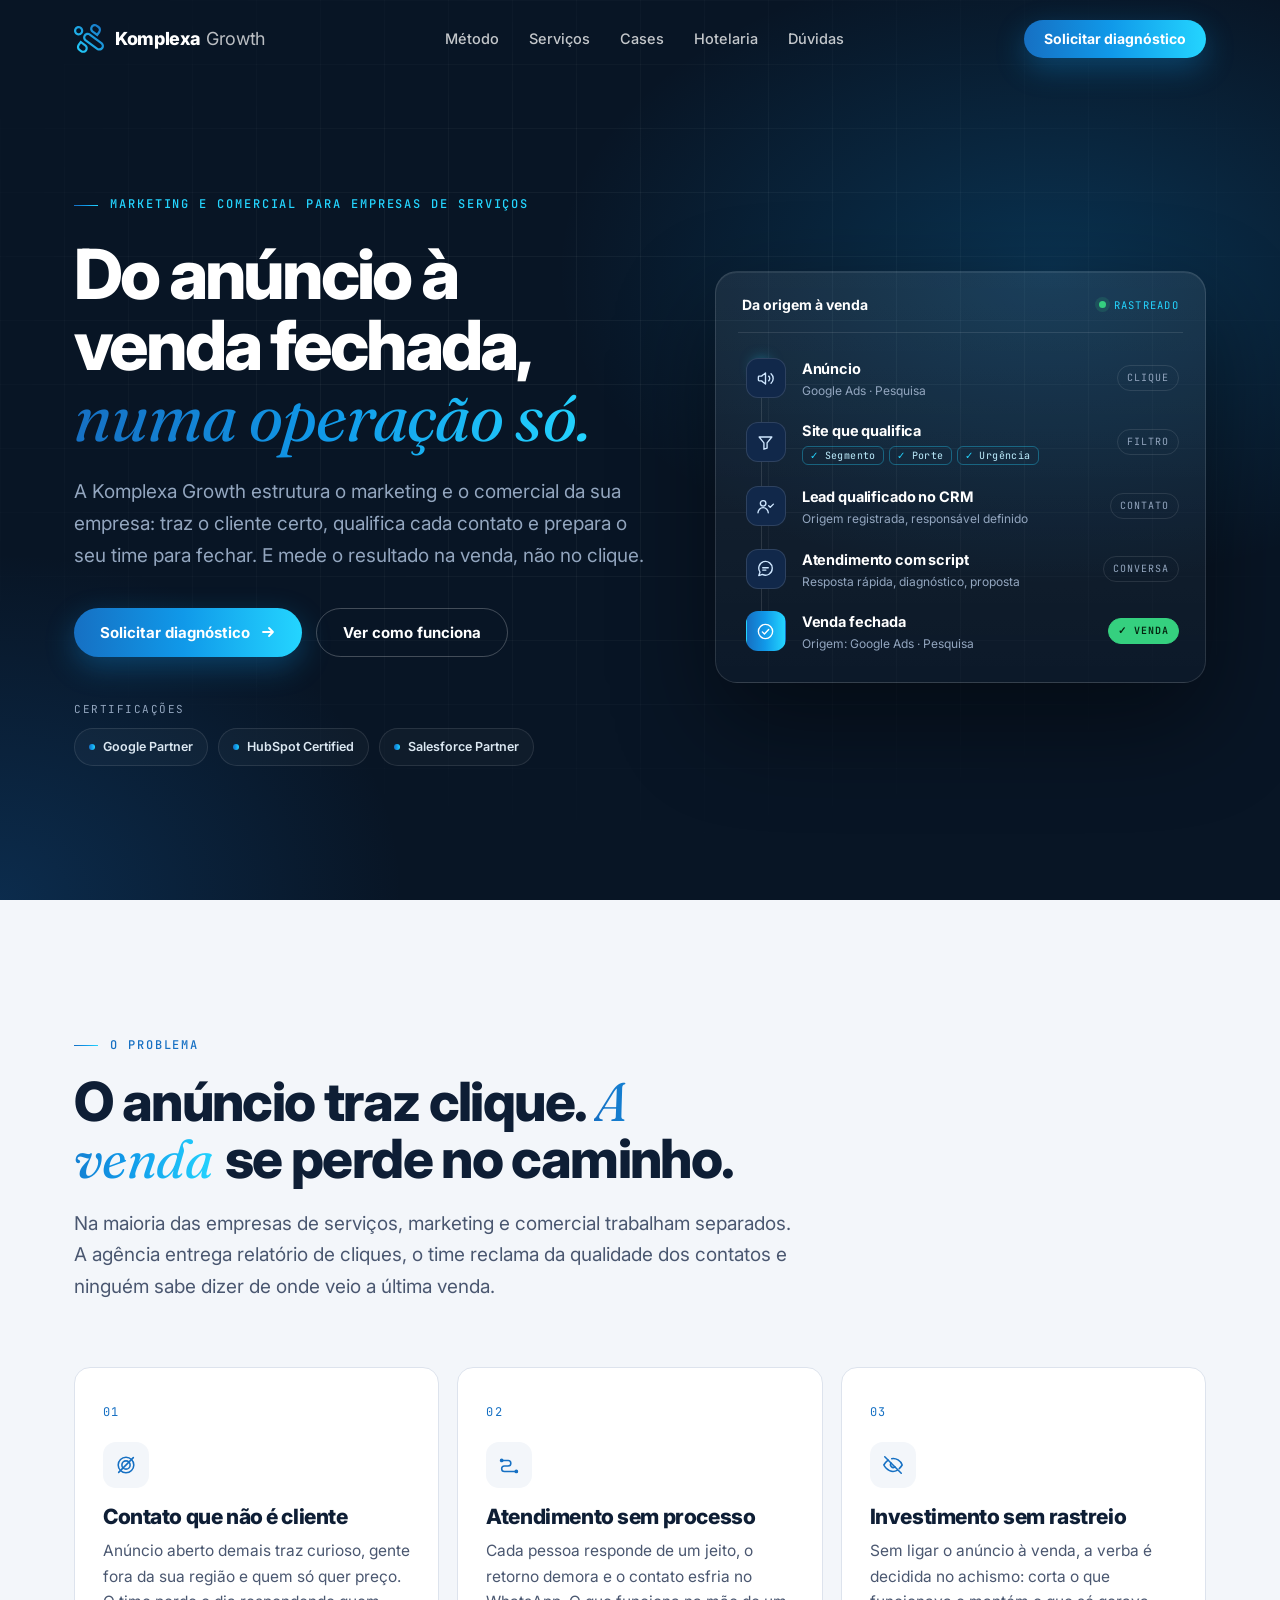
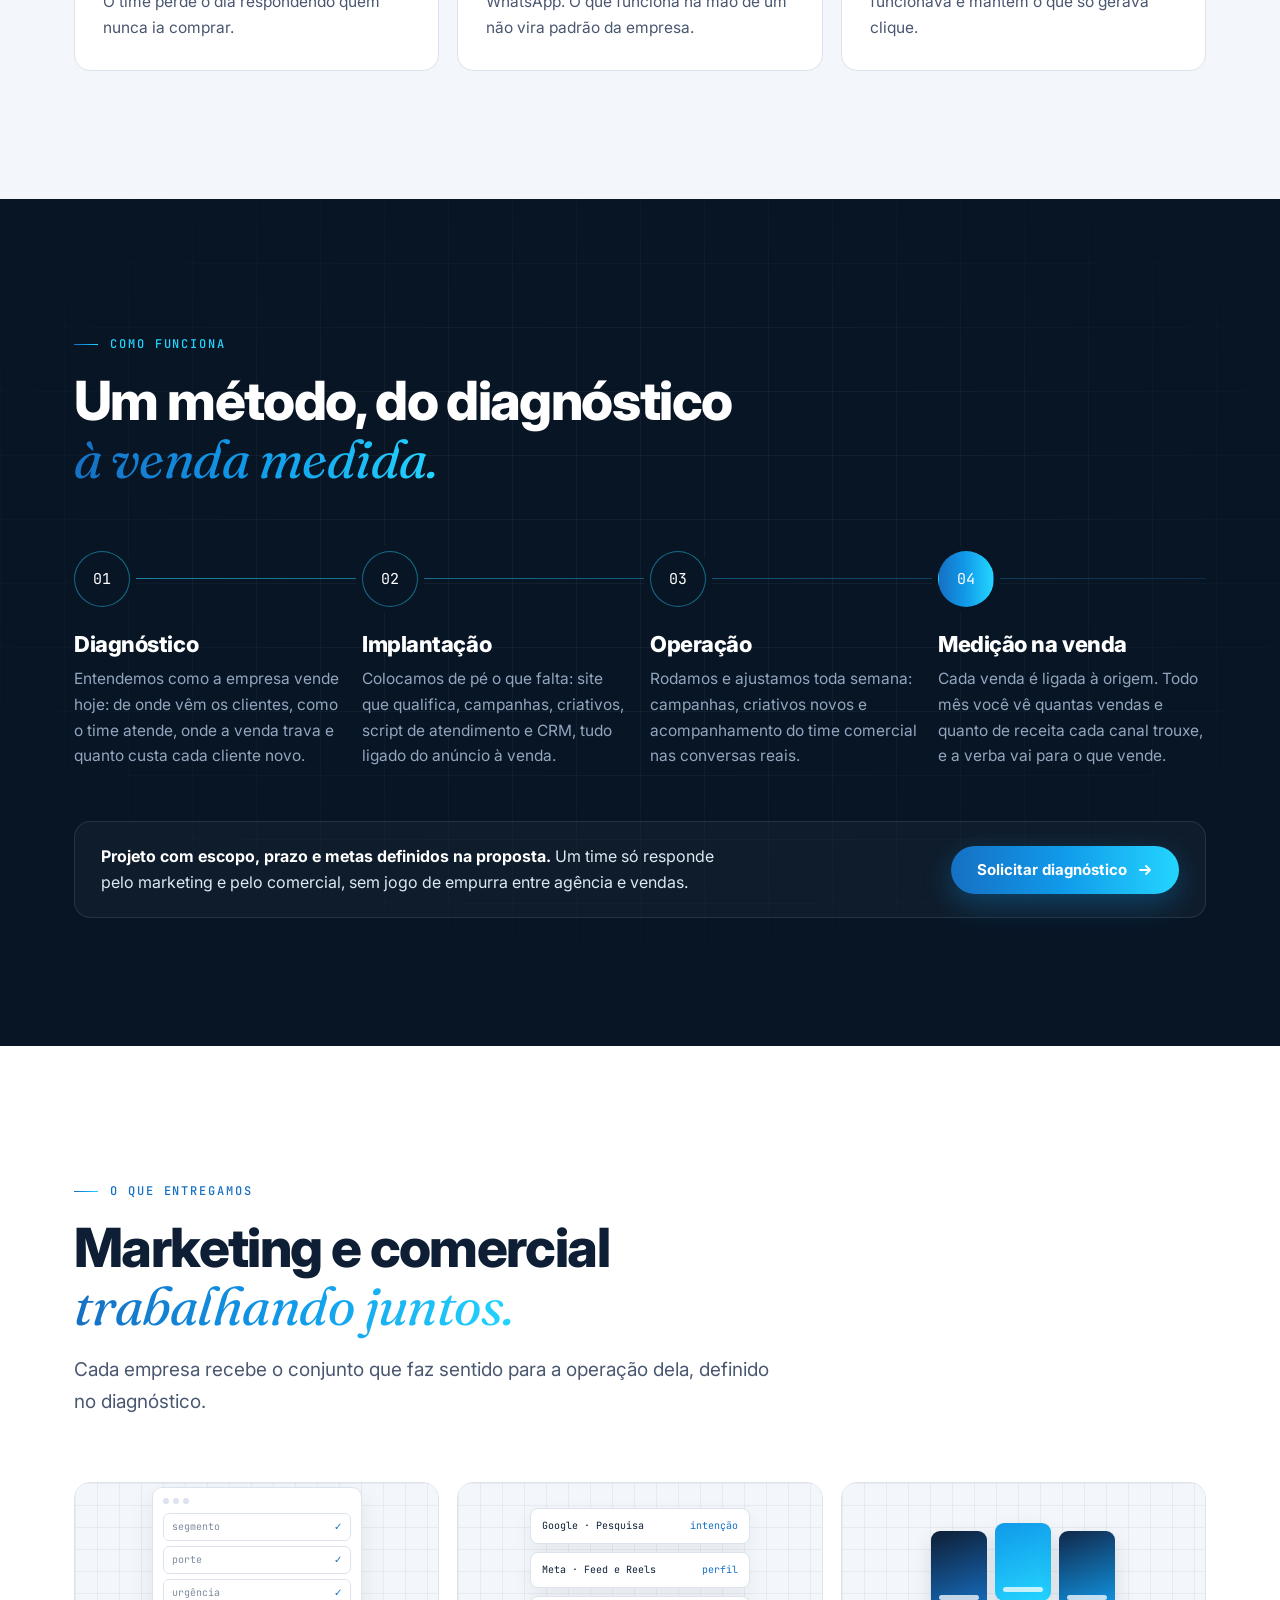
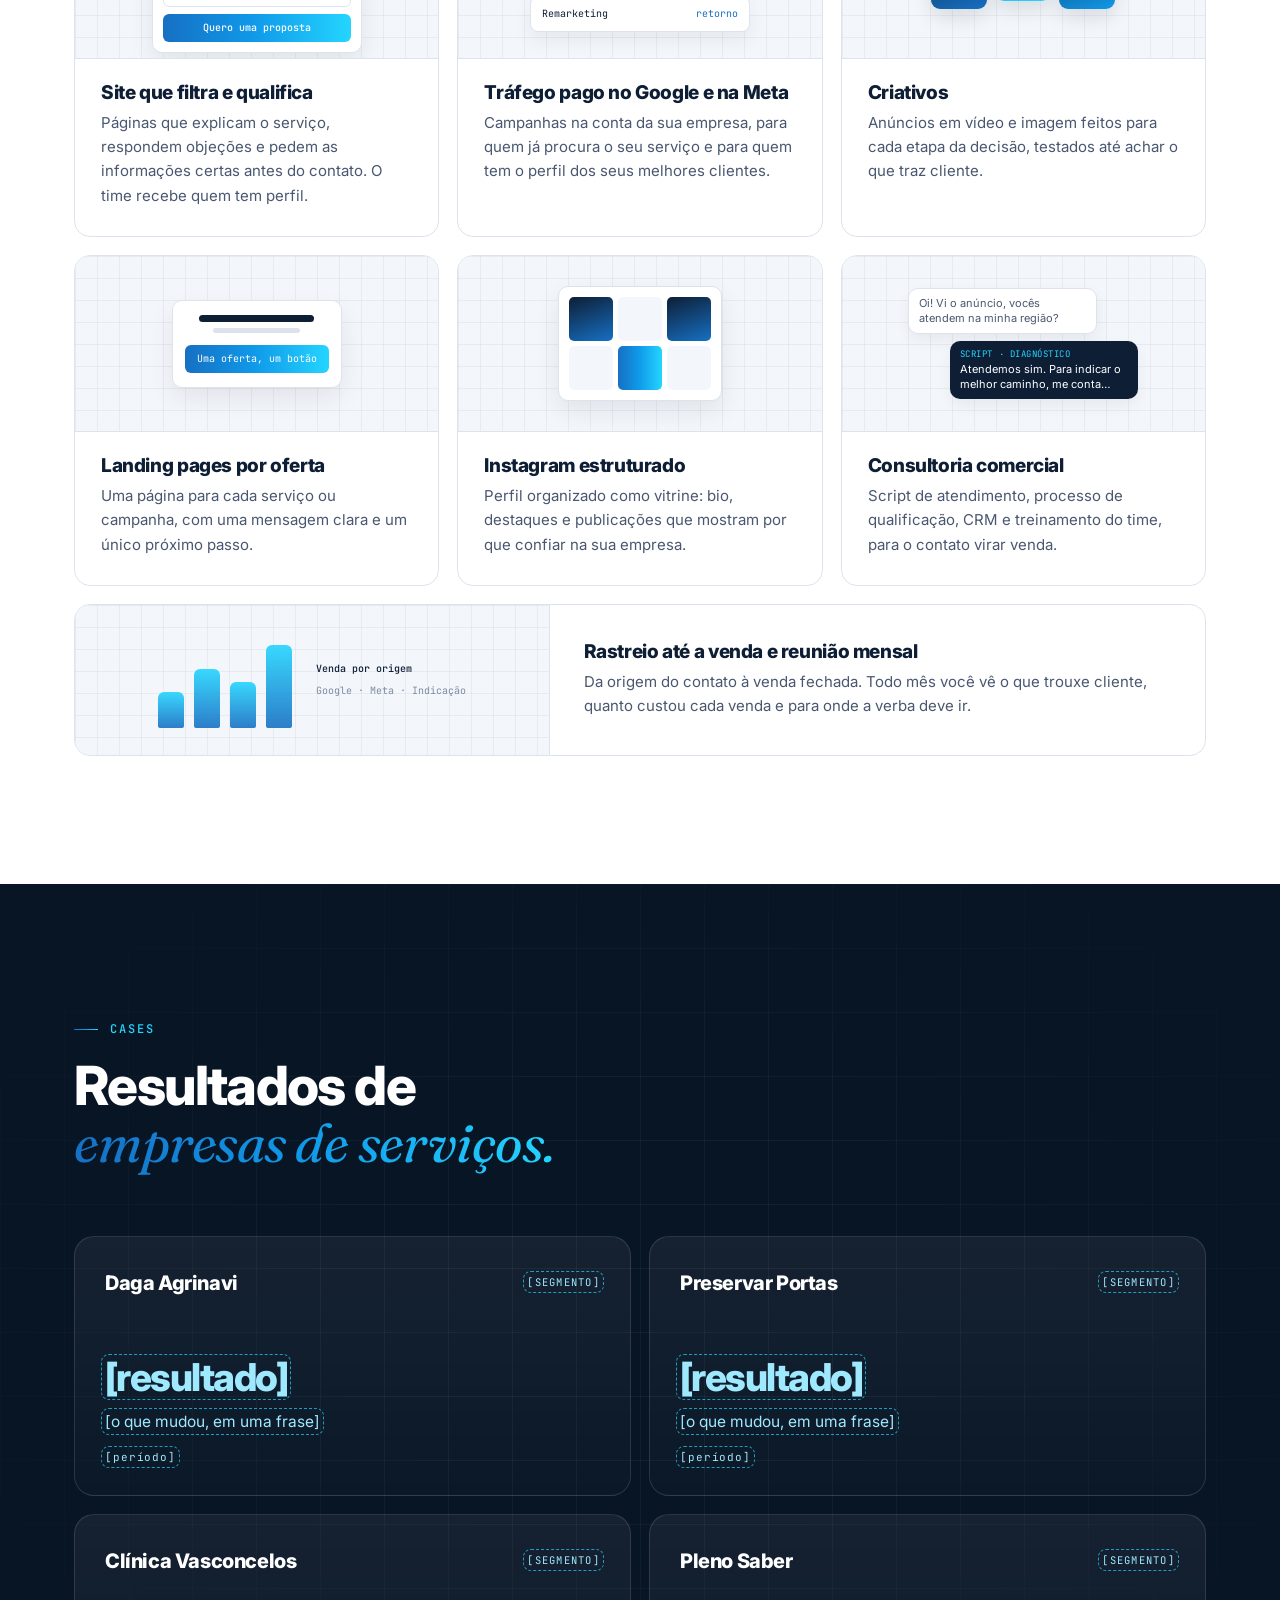
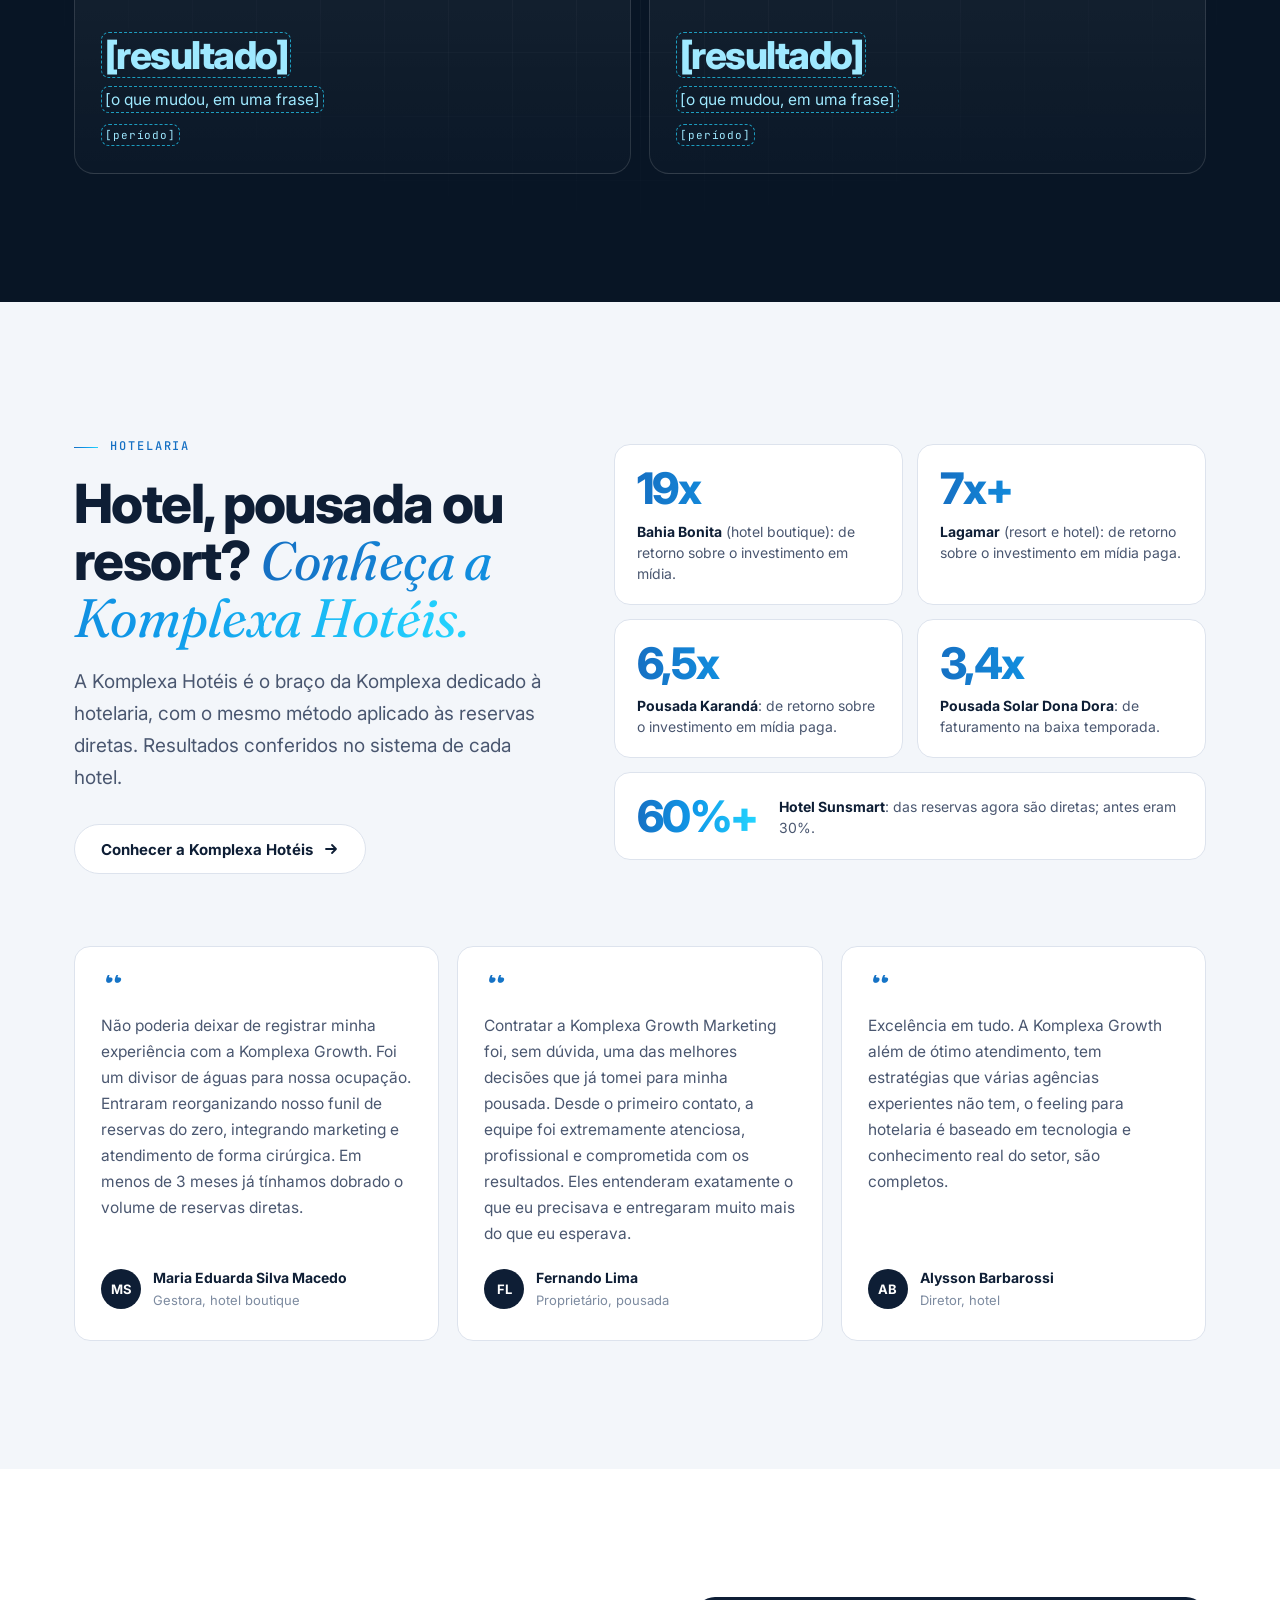
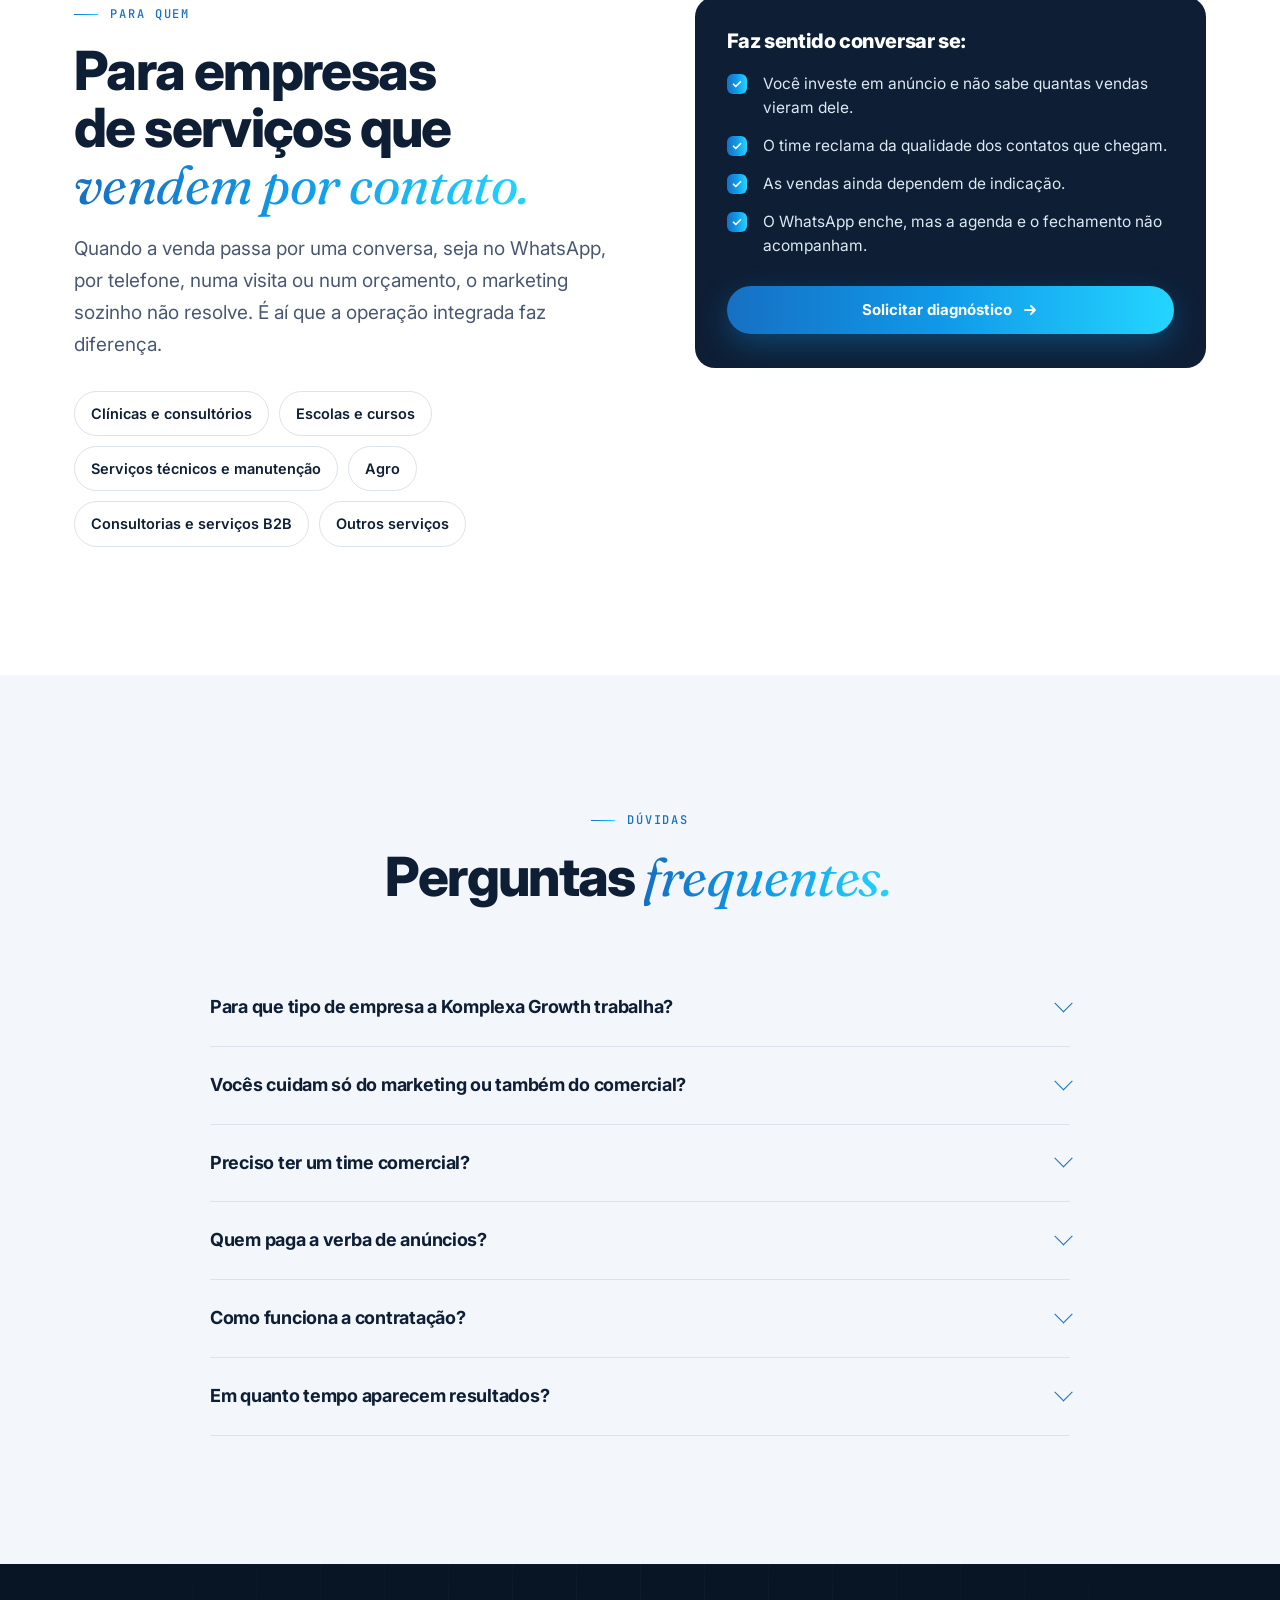
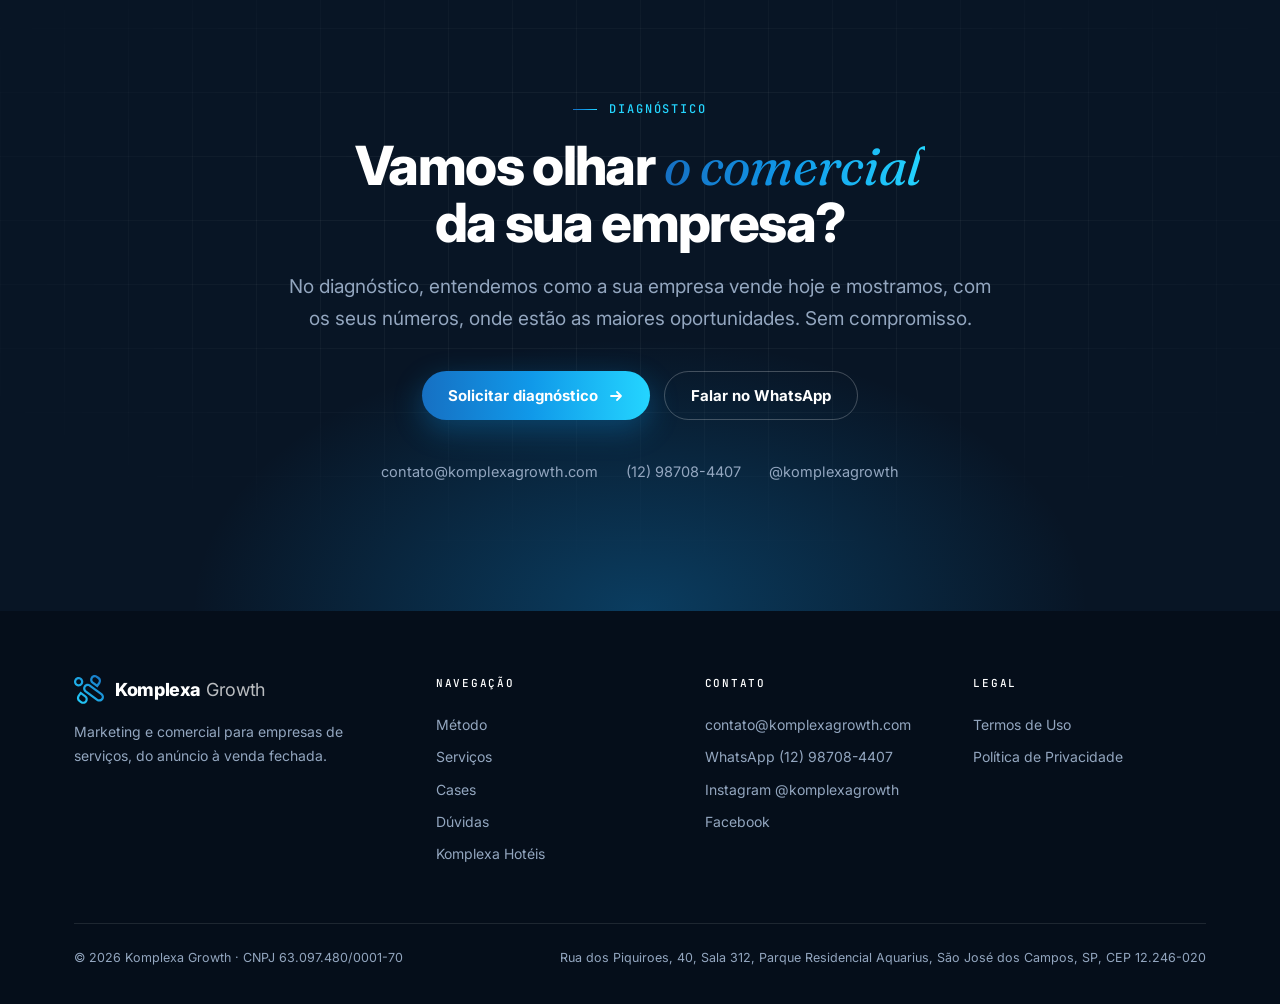
==== index.html @ 98a01468 "Site Komplexa Growth: home, termos, privacidade, 404 (versão de revisão, noindex) Co-Authored-By: Cl" ====
<!doctype html>
<html lang="pt-BR">
<head>
<meta charset="utf-8">
<meta name="viewport" content="width=device-width, initial-scale=1">
<script>document.documentElement.className+=" js";setTimeout(function(){if(!window.__animReady)document.documentElement.className+=" no-anim"},2500)</script>
<title>Komplexa Growth | Marketing e comercial para empresas de serviços</title>
<meta name="description" content="A Komplexa Growth estrutura o marketing e o comercial de empresas de serviços: traz o cliente certo, qualifica o contato e prepara o time para fechar, com o resultado medido na venda.">
<meta name="robots" content="noindex, nofollow">
<link rel="canonical" href="https://komplexagrowth.com/">
<meta property="og:type" content="website">
<meta property="og:url" content="https://komplexagrowth.com/">
<meta property="og:title" content="Komplexa Growth | Marketing e comercial para empresas de serviços">
<meta property="og:description" content="A Komplexa Growth estrutura o marketing e o comercial de empresas de serviços: traz o cliente certo, qualifica o contato e prepara o time para fechar, com o resultado medido na venda.">
<meta property="og:image" content="https://komplexagrowth.com/assets/img/og.jpg">
<meta property="og:image:width" content="1200">
<meta property="og:image:height" content="630">
<meta property="og:locale" content="pt_BR">
<meta property="og:site_name" content="Komplexa Growth">
<meta name="twitter:card" content="summary_large_image">
<meta name="theme-color" content="#081525">
<link rel="icon" href="favicon.ico" sizes="32x32">
<link rel="icon" type="image/svg+xml" href="assets/img/favicon.svg">
<link rel="apple-touch-icon" href="assets/img/apple-touch-icon.png">
<link rel="manifest" href="site.webmanifest">
<link rel="preconnect" href="https://fonts.googleapis.com">
<link rel="preconnect" href="https://fonts.gstatic.com" crossorigin>
<link href="https://fonts.googleapis.com/css2?family=Inter:wght@400;500;600;700;800&amp;family=Fraunces:ital,wght@1,400;1,500&amp;family=JetBrains+Mono:wght@400;500&amp;display=swap" rel="stylesheet">
<link rel="stylesheet" href="assets/css/site.css">
<script type="application/ld+json">
{
 "@context": "https://schema.org",
 "@graph": [
  {
   "@type": "ProfessionalService",
   "@id": "https://komplexagrowth.com/#organizacao",
   "name": "Komplexa Growth",
   "alternateName": "Komplexa",
   "url": "https://komplexagrowth.com/",
   "logo": "https://komplexagrowth.com/assets/img/icon-512.png",
   "image": "https://komplexagrowth.com/assets/img/og.jpg",
   "description": "A Komplexa Growth estrutura o marketing e o comercial de empresas de serviços: traz o cliente certo, qualifica o contato e prepara o time para fechar, com o resultado medido na venda.",
   "email": "contato@komplexagrowth.com",
   "telephone": "+55 12 98708-4407",
   "taxID": "63.097.480/0001-70",
   "address": {
    "@type": "PostalAddress",
    "streetAddress": "Rua dos Piquiroes, 40, Sala 312",
    "addressLocality": "São José dos Campos",
    "addressRegion": "SP",
    "postalCode": "12246-020",
    "addressCountry": "BR"
   },
   "areaServed": {
    "@type": "Country",
    "name": "Brasil"
   },
   "knowsAbout": [
    "marketing para empresas de serviços",
    "tráfego pago",
    "Google Ads",
    "Meta Ads",
    "geração de leads qualificados",
    "consultoria comercial",
    "processo comercial",
    "CRM",
    "landing pages",
    "Instagram para empresas"
   ],
   "subOrganization": {
    "@type": "Organization",
    "name": "Komplexa Hotéis",
    "url": "https://komplexahoteis.com/"
   },
   "founder": {
    "@type": "Person",
    "name": "Igor Salomão",
    "url": "https://komplexahoteis.com/igor-salomao.html"
   },
   "sameAs": [
    "https://www.instagram.com/komplexagrowth/",
    "https://www.facebook.com/komplexagrowth"
   ]
  },
  {
   "@type": "WebSite",
   "@id": "https://komplexagrowth.com/#site",
   "url": "https://komplexagrowth.com/",
   "name": "Komplexa Growth",
   "inLanguage": "pt-BR",
   "publisher": {
    "@id": "https://komplexagrowth.com/#organizacao"
   }
  },
  {
   "@type": "FAQPage",
   "mainEntity": [
    {
     "@type": "Question",
     "name": "Para que tipo de empresa a Komplexa Growth trabalha?",
     "acceptedAnswer": {
      "@type": "Answer",
      "text": "Empresas de serviços em que a venda passa por uma conversa: clínicas e consultórios, escolas e cursos, serviços técnicos e de manutenção, agro, consultorias e serviços B2B. Para hotéis, pousadas e resorts, o atendimento é feito pela Komplexa Hotéis, o braço da Komplexa dedicado à hotelaria."
     }
    },
    {
     "@type": "Question",
     "name": "Vocês cuidam só do marketing ou também do comercial?",
     "acceptedAnswer": {
      "@type": "Answer",
      "text": "Dos dois. O marketing traz e qualifica o contato; a consultoria comercial estrutura o atendimento, o script, o CRM e o treinamento do time. É essa ligação que permite medir o resultado na venda, e não só no clique."
     }
    },
    {
     "@type": "Question",
     "name": "Preciso ter um time comercial?",
     "acceptedAnswer": {
      "@type": "Answer",
      "text": "Não precisa ser grande. Muitas empresas começam com o próprio dono atendendo. O processo é desenhado para o time que existe hoje e cresce junto com ele."
     }
    },
    {
     "@type": "Question",
     "name": "Quem paga a verba de anúncios?",
     "acceptedAnswer": {
      "@type": "Answer",
      "text": "A verba é paga direto ao Google e à Meta, na conta da sua empresa. Contas, dados, site e campanhas ficam no nome da empresa."
     }
    },
    {
     "@type": "Question",
     "name": "Como funciona a contratação?",
     "acceptedAnswer": {
      "@type": "Answer",
      "text": "Depois do diagnóstico, você recebe uma proposta com escopo, prazo e investimento definidos para a sua operação. Não existe pacote pronto: o plano nasce de como a sua empresa vende hoje."
     }
    },
    {
     "@type": "Question",
     "name": "Em quanto tempo aparecem resultados?",
     "acceptedAnswer": {
      "@type": "Answer",
      "text": "Depende do ponto de partida e do ciclo de venda do seu serviço. O que muda logo no início é a leitura: com as campanhas no ar, você passa a ver de onde vem cada contato e cada venda, e as decisões de verba deixam de ser no escuro."
     }
    }
   ]
  }
 ]
}
</script>
</head>
<body>
<a class="skip" href="#conteudo">Pular para o conteúdo</a>
<header class="hdr">
  <div class="wrap">
    <a class="logo" href="#topo" aria-label="Komplexa Growth, início"><svg viewBox="0 0 100 97" aria-hidden="true"><defs><linearGradient id="lgh" gradientUnits="userSpaceOnUse" x1="0" y1="97" x2="100" y2="0"><stop offset="0" stop-color="#24D5FF"/><stop offset="1" stop-color="#1670C3"/></linearGradient></defs><g fill="url(#lgh)"><path d="M45.8247 36.6514C47.5271 36.6514 49.1676 37.1817 50.5604 38.211L89.22 66.5651C90.9533 67.844 92.0985 69.7156 92.439 71.8679C92.7795 74.0202 92.2533 76.1413 90.9843 77.8881C89.4366 80.0092 87.0842 81.2257 84.4533 81.2257C81.8223 81.2257 81.1104 80.6954 79.7176 79.6661L41.0581 51.3119C39.3247 50.033 38.1795 48.1615 37.839 46.0092C37.4985 43.8569 38.0247 41.7358 39.2938 39.989C40.8414 37.8679 43.1938 36.6514 45.8247 36.6514ZM45.8247 29.1651C41.0581 29.1651 36.3223 31.3798 33.289 35.5908C28.2747 42.5468 29.7914 52.3101 36.6938 57.3633L75.3533 85.7174C78.1081 87.745 81.2962 88.7119 84.4533 88.7119C89.22 88.7119 93.9557 86.4973 96.989 82.2862C102.003 75.3303 100.487 65.567 93.5842 60.5138L54.9247 32.1596C52.17 30.1321 48.9819 29.1651 45.8247 29.1651Z"/><path d="M69.1938 7.48624C70.8961 7.48624 72.5366 8.01651 73.9295 9.04587L79.47 13.1009C83.0604 15.7211 83.8652 20.8055 81.2342 24.4239L76.4985 30.9743L64.4581 22.1468C60.8676 19.5266 60.0628 14.4422 62.6938 10.8239C64.2414 8.70275 66.5938 7.48624 69.2247 7.48624M69.1938 0C64.4271 0 59.6914 2.21468 56.658 6.42569C51.6438 13.3816 53.1604 23.145 60.0628 28.1982L78.108 41.4239L87.2081 28.822C92.2223 21.8661 90.7057 12.1027 83.8033 7.04954L78.2628 2.99449C75.508 0.966969 72.32 0 69.1628 0H69.1938Z"/><path d="M15.4914 14.4422C17.1938 14.4422 18.8342 14.9725 20.2271 16.0018C21.9604 17.2807 23.1057 19.1523 23.4462 21.3046C23.7866 23.4569 23.2604 25.578 21.9914 27.3248C20.4438 29.4459 18.0914 30.6624 15.4604 30.6624C12.8295 30.6624 12.1176 30.1321 10.7247 29.1028C8.9914 27.8239 7.84615 25.9523 7.50568 23.8C7.1652 21.6477 7.69139 19.5266 8.96044 17.7798C10.5081 15.6587 12.8604 14.4422 15.4914 14.4422ZM15.4914 6.95597C10.7247 6.95597 5.98901 9.17064 2.95567 13.3817C-2.05861 20.3376 -0.541946 30.1009 6.36043 35.1541C9.1152 37.1817 12.3033 38.1486 15.4604 38.1486C20.2271 38.1486 24.9628 35.9339 27.9962 31.7229C33.0104 24.767 31.4938 15.0037 24.5914 9.95046C21.8366 7.92294 18.6485 6.95597 15.4914 6.95597Z"/><path d="M23.3533 65.3174L35.3937 74.145C38.9842 76.7652 39.789 81.8495 37.158 85.4679C35.6104 87.589 33.258 88.8055 30.6271 88.8055C27.9961 88.8055 27.2842 88.2752 25.8914 87.2459L20.3509 83.1908C16.7604 80.5706 15.9557 75.4863 18.5866 71.8679L23.3223 65.3174M21.7128 54.8367L12.6128 67.4385C7.59851 74.3945 9.11518 84.1578 16.0176 89.211L21.558 93.2661C24.3128 95.2936 27.5009 96.2606 30.658 96.2606C35.4247 96.2606 40.1604 94.0459 43.1937 89.8349C48.208 82.8789 46.6914 73.1156 39.789 68.0624L21.7438 54.8367H21.7128Z"/></g></svg><span class="logo-txt"><b>Komplexa</b><span>Growth</span></span></a>
    <nav class="nav" aria-label="Principal"><a href="#metodo">Método</a><a href="#servicos">Serviços</a><a href="#cases">Cases</a><a href="#hotelaria">Hotelaria</a><a href="#duvidas">Dúvidas</a></nav>
    <a class="btn btn-primary hdr-cta" href="https://komplexa-pricing.vercel.app/f/komplexagrowth?utm_source=komplexagrowth&amp;utm_medium=site&amp;utm_content=header" target="_blank" rel="noopener">Solicitar diagnóstico</a>
    <button class="burger" type="button" aria-label="Abrir menu" aria-expanded="false" aria-controls="mnav"><span></span></button>
  </div>
</header>
<nav class="mnav" id="mnav" aria-label="Menu">
  <a href="#metodo">Método</a><a href="#servicos">Serviços</a><a href="#cases">Cases</a><a href="#hotelaria">Hotelaria</a><a href="#duvidas">Dúvidas</a>
  <a class="btn btn-primary" href="https://komplexa-pricing.vercel.app/f/komplexagrowth?utm_source=komplexagrowth&amp;utm_medium=site&amp;utm_content=menu" target="_blank" rel="noopener">Solicitar diagnóstico <svg viewBox="0 0 16 16" fill="none" stroke="currentColor" stroke-width="1.8" stroke-linecap="round" stroke-linejoin="round" aria-hidden="true"><path d="M3 8h10M9 4l4 4-4 4"/></svg></a>
</nav>

<main id="conteudo">

<section class="hero dark grid-bg" id="topo">
  <div class="wrap hero-grid">
    <div>
      <span class="eyebrow" data-rv>Marketing e comercial para empresas de serviços</span>
      <h1 data-rv="2">Do anúncio à venda fechada, <em>numa operação só.</em></h1>
      <p class="lead" data-rv="3">A Komplexa Growth estrutura o marketing e o comercial da sua empresa: traz o cliente certo, qualifica cada contato e prepara o seu time para fechar. E mede o resultado na venda, não no clique.</p>
      <div class="hero-ctas" data-rv="4">
        <a class="btn btn-primary" href="https://komplexa-pricing.vercel.app/f/komplexagrowth?utm_source=komplexagrowth&amp;utm_medium=site&amp;utm_content=hero" target="_blank" rel="noopener">Solicitar diagnóstico <svg viewBox="0 0 16 16" fill="none" stroke="currentColor" stroke-width="1.8" stroke-linecap="round" stroke-linejoin="round" aria-hidden="true"><path d="M3 8h10M9 4l4 4-4 4"/></svg></a>
        <a class="btn btn-ghost" href="#metodo">Ver como funciona</a>
      </div>
      <div class="certs" data-rv="4"><span class="lbl">Certificações</span><span class="cert"><i></i>Google Partner</span><span class="cert"><i></i>HubSpot Certified</span><span class="cert"><i></i>Salesforce Partner</span></div>
    </div>
    <div class="pipe" data-rv="3" aria-label="Exemplo do caminho de um cliente, do anúncio à venda">
      <div class="pipe-top"><b>Da origem à venda</b><span>rastreado</span></div>
      <ol class="steps"><li class="st"><span class="ic"><svg viewBox="0 0 24 24" aria-hidden="true"><path d="M3 10v4a1 1 0 001 1h3l5 4V5L7 9H4a1 1 0 00-1 1z"/><path d="M16 9a4 4 0 010 6"/><path d="M19 6a8 8 0 010 12"/></svg></span><div><b>Anúncio</b><small>Google Ads · Pesquisa</small></div><span class="tag">clique</span></li><li class="st"><span class="ic"><svg viewBox="0 0 24 24" aria-hidden="true"><path d="M4 5h16l-6 7.5V19l-4 1.5v-8L4 5z"/></svg></span><div><b>Site que qualifica</b><small><span class="chip">Segmento</span><span class="chip">Porte</span><span class="chip">Urgência</span></small></div><span class="tag">filtro</span></li><li class="st"><span class="ic"><svg viewBox="0 0 24 24" aria-hidden="true"><circle cx="9" cy="8" r="3.5"/><path d="M2.5 20a6.5 6.5 0 0113 0"/><path d="M16 11l2 2 4-4"/></svg></span><div><b>Lead qualificado no CRM</b><small>Origem registrada, responsável definido</small></div><span class="tag">contato</span></li><li class="st"><span class="ic"><svg viewBox="0 0 24 24" aria-hidden="true"><path d="M20.5 12a8.5 8.5 0 01-12.4 7.5L3.5 21l1.6-4.5A8.5 8.5 0 1120.5 12z"/><path d="M8.5 11h7M8.5 14h4"/></svg></span><div><b>Atendimento com script</b><small>Resposta rápida, diagnóstico, proposta</small></div><span class="tag">conversa</span></li><li class="st win"><span class="ic"><svg viewBox="0 0 24 24" aria-hidden="true"><circle cx="12" cy="12" r="9"/><path d="M8 12.5l2.7 2.7L16 9.5"/></svg></span><div><b>Venda fechada</b><small>Origem: Google Ads · Pesquisa</small></div><span class="tag ok">✓ venda</span></li></ol>
    </div>
  </div>
</section>

<section class="soft" id="problema">
  <div class="wrap">
    <div class="sec-head">
      <span class="eyebrow" data-rv>O problema</span>
      <h2 data-rv="2">O anúncio traz clique. <em>A venda</em> se perde no caminho.</h2>
      <p class="lead" data-rv="3">Na maioria das empresas de serviços, marketing e comercial trabalham separados. A agência entrega relatório de cliques, o time reclama da qualidade dos contatos e ninguém sabe dizer de onde veio a última venda.</p>
    </div>
    <div class="cards3">
      <article class="card" data-rv="1"><span class="n">01</span><span class="ico"><svg viewBox="0 0 24 24" aria-hidden="true"><circle cx="12" cy="12" r="8.5"/><circle cx="12" cy="12" r="4.5"/><path d="M4 20L20 4"/></svg></span><h3>Contato que não é cliente</h3><p>Anúncio aberto demais traz curioso, gente fora da sua região e quem só quer preço. O time perde o dia respondendo quem nunca ia comprar.</p></article>
      <article class="card" data-rv="2"><span class="n">02</span><span class="ico"><svg viewBox="0 0 24 24" aria-hidden="true"><path d="M4 7h7a3 3 0 010 6H7a3 3 0 000 6h13"/><circle cx="20" cy="19" r="1.2"/><circle cx="4" cy="7" r="1.2"/></svg></span><h3>Atendimento sem processo</h3><p>Cada pessoa responde de um jeito, o retorno demora e o contato esfria no WhatsApp. O que funciona na mão de um não vira padrão da empresa.</p></article>
      <article class="card" data-rv="3"><span class="n">03</span><span class="ico"><svg viewBox="0 0 24 24" aria-hidden="true"><path d="M3 3l18 18"/><path d="M10.6 5.1A10.4 10.4 0 0122 12a17.5 17.5 0 01-3.2 3.9M6.6 6.6A17.8 17.8 0 002 12s3.6 7 10 7a9.9 9.9 0 004.5-1.1"/><path d="M9.9 9.9a3 3 0 004.2 4.2"/></svg></span><h3>Investimento sem rastreio</h3><p>Sem ligar o anúncio à venda, a verba é decidida no achismo: corta o que funcionava e mantém o que só gerava clique.</p></article>
    </div>
  </div>
</section>

<section class="dark grid-bg" id="metodo">
  <div class="wrap">
    <div class="sec-head">
      <span class="eyebrow" data-rv>Como funciona</span>
      <h2 data-rv="2">Um método, do diagnóstico <em>à venda medida.</em></h2>
    </div>
    <div class="metodo">
      <div class="passo" data-rv="1"><span class="num">01</span><h3>Diagnóstico</h3><p>Entendemos como a empresa vende hoje: de onde vêm os clientes, como o time atende, onde a venda trava e quanto custa cada cliente novo.</p></div>
      <div class="passo" data-rv="2"><span class="num">02</span><h3>Implantação</h3><p>Colocamos de pé o que falta: site que qualifica, campanhas, criativos, script de atendimento e CRM, tudo ligado do anúncio à venda.</p></div>
      <div class="passo" data-rv="3"><span class="num">03</span><h3>Operação</h3><p>Rodamos e ajustamos toda semana: campanhas, criativos novos e acompanhamento do time comercial nas conversas reais.</p></div>
      <div class="passo" data-rv="4"><span class="num">04</span><h3>Medição na venda</h3><p>Cada venda é ligada à origem. Todo mês você vê quantas vendas e quanto de receita cada canal trouxe, e a verba vai para o que vende.</p></div>
    </div>
    <div class="metodo-nota" data-rv>
      <p><b>Projeto com escopo, prazo e metas definidos na proposta.</b> Um time só responde pelo marketing e pelo comercial, sem jogo de empurra entre agência e vendas.</p>
      <a class="btn btn-primary" href="https://komplexa-pricing.vercel.app/f/komplexagrowth?utm_source=komplexagrowth&amp;utm_medium=site&amp;utm_content=metodo" target="_blank" rel="noopener">Solicitar diagnóstico <svg viewBox="0 0 16 16" fill="none" stroke="currentColor" stroke-width="1.8" stroke-linecap="round" stroke-linejoin="round" aria-hidden="true"><path d="M3 8h10M9 4l4 4-4 4"/></svg></a>
    </div>
  </div>
</section>

<section id="servicos">
  <div class="wrap">
    <div class="sec-head">
      <span class="eyebrow" data-rv>O que entregamos</span>
      <h2 data-rv="2">Marketing e comercial <em>trabalhando juntos.</em></h2>
      <p class="lead" data-rv="3">Cada empresa recebe o conjunto que faz sentido para a operação dela, definido no diagnóstico.</p>
    </div>
    <div class="serv">
      <article class="sv" data-rv="1"><div class="sv-art"><div class="mini m-site"><div class="bar"><i></i><i></i><i></i></div><div class="q">segmento <b>✓</b></div><div class="q">porte <b>✓</b></div><div class="q">urgência <b>✓</b></div><div class="go">Quero uma proposta</div></div></div>
        <div class="sv-body"><h3>Site que filtra e qualifica</h3><p>Páginas que explicam o serviço, respondem objeções e pedem as informações certas antes do contato. O time recebe quem tem perfil.</p></div></article>
      <article class="sv" data-rv="2"><div class="sv-art"><div class="mini m-ads"><span>Google · Pesquisa <em>intenção</em></span><span>Meta · Feed e Reels <em>perfil</em></span><span>Remarketing <em>retorno</em></span></div></div>
        <div class="sv-body"><h3>Tráfego pago no Google e na Meta</h3><p>Campanhas na conta da sua empresa, para quem já procura o seu serviço e para quem tem o perfil dos seus melhores clientes.</p></div></article>
      <article class="sv" data-rv="3"><div class="sv-art"><div class="mini m-cria"><i></i><i></i><i></i></div></div>
        <div class="sv-body"><h3>Criativos</h3><p>Anúncios em vídeo e imagem feitos para cada etapa da decisão, testados até achar o que traz cliente.</p></div></article>
      <article class="sv" data-rv="1"><div class="sv-art"><div class="mini m-land"><div class="h"></div><div class="s"></div><div class="go">Uma oferta, um botão</div></div></div>
        <div class="sv-body"><h3>Landing pages por oferta</h3><p>Uma página para cada serviço ou campanha, com uma mensagem clara e um único próximo passo.</p></div></article>
      <article class="sv" data-rv="2"><div class="sv-art"><div class="mini m-ig"><i></i><i></i><i></i><i></i><i></i><i></i></div></div>
        <div class="sv-body"><h3>Instagram estruturado</h3><p>Perfil organizado como vitrine: bio, destaques e publicações que mostram por que confiar na sua empresa.</p></div></article>
      <article class="sv" data-rv="3"><div class="sv-art"><div class="mini m-chat"><span class="c">Oi! Vi o anúncio, vocês atendem na minha região?</span><span class="k"><em>script · diagnóstico</em>Atendemos sim. Para indicar o melhor caminho, me conta…</span></div></div>
        <div class="sv-body"><h3>Consultoria comercial</h3><p>Script de atendimento, processo de qualificação, CRM e treinamento do time, para o contato virar venda.</p></div></article>
      <article class="sv wide" data-rv><div class="sv-art"><div class="mini m-rast"><i style="height:38%"></i><i style="height:62%"></i><i style="height:48%"></i><i style="height:86%"></i><span class="lg"><b>Venda por origem</b><span>Google · Meta · Indicação</span></span></div></div>
        <div class="sv-body"><h3>Rastreio até a venda e reunião mensal</h3><p>Da origem do contato à venda fechada. Todo mês você vê o que trouxe cliente, quanto custou cada venda e para onde a verba deve ir.</p></div></article>
    </div>
  </div>
</section>

<section class="dark grid-bg" id="cases">
  <div class="wrap">
    <div class="sec-head">
      <span class="eyebrow" data-rv>Cases</span>
      <h2 data-rv="2">Resultados de <em>empresas de serviços.</em></h2>
    </div>
    <div class="cases">
      <article class="case" data-rv="1">
        <div class="case-top"><span class="case-nome">Daga Agrinavi</span><span class="case-seg"><span class="ph ">[segmento]</span></span></div>
        <span class="case-num ph">[resultado]</span>
        <p><span class="ph ">[o que mudou, em uma frase]</span></p>
        <span class="per"><span class="ph ">[período]</span></span>
      </article>
      <article class="case" data-rv="2">
        <div class="case-top"><span class="case-nome">Preservar Portas</span><span class="case-seg"><span class="ph ">[segmento]</span></span></div>
        <span class="case-num ph">[resultado]</span>
        <p><span class="ph ">[o que mudou, em uma frase]</span></p>
        <span class="per"><span class="ph ">[período]</span></span>
      </article>
      <article class="case" data-rv="1">
        <div class="case-top"><span class="case-nome">Clínica Vasconcelos</span><span class="case-seg"><span class="ph ">[segmento]</span></span></div>
        <span class="case-num ph">[resultado]</span>
        <p><span class="ph ">[o que mudou, em uma frase]</span></p>
        <span class="per"><span class="ph ">[período]</span></span>
      </article>
      <article class="case" data-rv="2">
        <div class="case-top"><span class="case-nome">Pleno Saber</span><span class="case-seg"><span class="ph ">[segmento]</span></span></div>
        <span class="case-num ph">[resultado]</span>
        <p><span class="ph ">[o que mudou, em uma frase]</span></p>
        <span class="per"><span class="ph ">[período]</span></span>
      </article>
    </div>
  </div>
</section>

<section class="soft" id="hotelaria">
  <div class="wrap">
    <div class="hot">
      <div>
        <span class="eyebrow" data-rv>Hotelaria</span>
        <h2 data-rv="2">Hotel, pousada ou resort? <em>Conheça a Komplexa Hotéis.</em></h2>
        <p class="lead" data-rv="3">A Komplexa Hotéis é o braço da Komplexa dedicado à hotelaria, com o mesmo método aplicado às reservas diretas. Resultados conferidos no sistema de cada hotel.</p>
        <a class="btn btn-line" href="https://komplexahoteis.com/" target="_blank" rel="noopener" data-rv="4">Conhecer a Komplexa Hotéis <svg viewBox="0 0 16 16" fill="none" stroke="currentColor" stroke-width="1.8" stroke-linecap="round" stroke-linejoin="round" aria-hidden="true"><path d="M3 8h10M9 4l4 4-4 4"/></svg></a>
      </div>
      <div class="hot-stats"><div class="hs" data-rv="1"><b>19x</b><span><strong>Bahia Bonita</strong> (hotel boutique): de retorno sobre o investimento em mídia.</span></div><div class="hs" data-rv="2"><b>7x+</b><span><strong>Lagamar</strong> (resort e hotel): de retorno sobre o investimento em mídia paga.</span></div><div class="hs" data-rv="3"><b>6,5x</b><span><strong>Pousada Karandá</strong>: de retorno sobre o investimento em mídia paga.</span></div><div class="hs" data-rv="1"><b>3,4x</b><span><strong>Pousada Solar Dona Dora</strong>: de faturamento na baixa temporada.</span></div><div class="hs full" data-rv="2"><b>60%+</b><span><strong>Hotel Sunsmart</strong>: das reservas agora são diretas; antes eram 30%.</span></div></div>
    </div>
    <div class="depo">
      <figure class="dp" data-rv="1">
        <blockquote>Não poderia deixar de registrar minha experiência com a Komplexa Growth. Foi um divisor de águas para nossa ocupação. Entraram reorganizando nosso funil de reservas do zero, integrando marketing e atendimento de forma cirúrgica. Em menos de 3 meses já tínhamos dobrado o volume de reservas diretas.</blockquote>
        <figcaption><i>MS</i><span><b>Maria Eduarda Silva Macedo</b><small>Gestora, hotel boutique</small></span></figcaption>
      </figure>
      <figure class="dp" data-rv="2">
        <blockquote>Contratar a Komplexa Growth Marketing foi, sem dúvida, uma das melhores decisões que já tomei para minha pousada. Desde o primeiro contato, a equipe foi extremamente atenciosa, profissional e comprometida com os resultados. Eles entenderam exatamente o que eu precisava e entregaram muito mais do que eu esperava.</blockquote>
        <figcaption><i>FL</i><span><b>Fernando Lima</b><small>Proprietário, pousada</small></span></figcaption>
      </figure>
      <figure class="dp" data-rv="3">
        <blockquote>Excelência em tudo. A Komplexa Growth além de ótimo atendimento, tem estratégias que várias agências experientes não tem, o feeling para hotelaria é baseado em tecnologia e conhecimento real do setor, são completos.</blockquote>
        <figcaption><i>AB</i><span><b>Alysson Barbarossi</b><small>Diretor, hotel</small></span></figcaption>
      </figure>
    </div>
  </div>
</section>

<section id="para-quem">
  <div class="wrap quem">
    <div>
      <span class="eyebrow" data-rv>Para quem</span>
      <h2 data-rv="2">Para empresas de serviços que <em>vendem por contato.</em></h2>
      <p class="lead" data-rv="3">Quando a venda passa por uma conversa, seja no WhatsApp, por telefone, numa visita ou num orçamento, o marketing sozinho não resolve. É aí que a operação integrada faz diferença.</p>
      <div class="segs" data-rv="4"><span>Clínicas e consultórios</span><span>Escolas e cursos</span><span>Serviços técnicos e manutenção</span><span>Agro</span><span>Consultorias e serviços B2B</span><span>Outros serviços</span></div>
    </div>
    <div class="check" data-rv="2">
      <h3>Faz sentido conversar se:</h3>
      <ul>
        <li>Você investe em anúncio e não sabe quantas vendas vieram dele.</li>
        <li>O time reclama da qualidade dos contatos que chegam.</li>
        <li>As vendas ainda dependem de indicação.</li>
        <li>O WhatsApp enche, mas a agenda e o fechamento não acompanham.</li>
      </ul>
      <a class="btn btn-primary" href="https://komplexa-pricing.vercel.app/f/komplexagrowth?utm_source=komplexagrowth&amp;utm_medium=site&amp;utm_content=para-quem" target="_blank" rel="noopener">Solicitar diagnóstico <svg viewBox="0 0 16 16" fill="none" stroke="currentColor" stroke-width="1.8" stroke-linecap="round" stroke-linejoin="round" aria-hidden="true"><path d="M3 8h10M9 4l4 4-4 4"/></svg></a>
    </div>
  </div>
</section>

<section class="soft" id="duvidas">
  <div class="wrap">
    <div class="sec-head center">
      <span class="eyebrow" data-rv>Dúvidas</span>
      <h2 data-rv="2">Perguntas <em>frequentes.</em></h2>
    </div>
    <div class="faq" data-rv="3"><details><summary>Para que tipo de empresa a Komplexa Growth trabalha?</summary><p>Empresas de serviços em que a venda passa por uma conversa: clínicas e consultórios, escolas e cursos, serviços técnicos e de manutenção, agro, consultorias e serviços B2B. Para hotéis, pousadas e resorts, o atendimento é feito pela Komplexa Hotéis, o braço da Komplexa dedicado à hotelaria.</p></details><details><summary>Vocês cuidam só do marketing ou também do comercial?</summary><p>Dos dois. O marketing traz e qualifica o contato; a consultoria comercial estrutura o atendimento, o script, o CRM e o treinamento do time. É essa ligação que permite medir o resultado na venda, e não só no clique.</p></details><details><summary>Preciso ter um time comercial?</summary><p>Não precisa ser grande. Muitas empresas começam com o próprio dono atendendo. O processo é desenhado para o time que existe hoje e cresce junto com ele.</p></details><details><summary>Quem paga a verba de anúncios?</summary><p>A verba é paga direto ao Google e à Meta, na conta da sua empresa. Contas, dados, site e campanhas ficam no nome da empresa.</p></details><details><summary>Como funciona a contratação?</summary><p>Depois do diagnóstico, você recebe uma proposta com escopo, prazo e investimento definidos para a sua operação. Não existe pacote pronto: o plano nasce de como a sua empresa vende hoje.</p></details><details><summary>Em quanto tempo aparecem resultados?</summary><p>Depende do ponto de partida e do ciclo de venda do seu serviço. O que muda logo no início é a leitura: com as campanhas no ar, você passa a ver de onde vem cada contato e cada venda, e as decisões de verba deixam de ser no escuro.</p></details></div>
  </div>
</section>

<section class="dark grid-bg cta" id="contato">
  <div class="wrap">
    <span class="eyebrow" data-rv>Diagnóstico</span>
    <h2 data-rv="2">Vamos olhar <em>o comercial</em> da sua empresa?</h2>
    <p class="lead" data-rv="3">No diagnóstico, entendemos como a sua empresa vende hoje e mostramos, com os seus números, onde estão as maiores oportunidades. Sem compromisso.</p>
    <div class="hero-ctas" data-rv="4">
      <a class="btn btn-primary" href="https://komplexa-pricing.vercel.app/f/komplexagrowth?utm_source=komplexagrowth&amp;utm_medium=site&amp;utm_content=final" target="_blank" rel="noopener">Solicitar diagnóstico <svg viewBox="0 0 16 16" fill="none" stroke="currentColor" stroke-width="1.8" stroke-linecap="round" stroke-linejoin="round" aria-hidden="true"><path d="M3 8h10M9 4l4 4-4 4"/></svg></a>
      <a class="btn btn-ghost" href="https://wa.me/5512987084407?text=Ol%C3%A1%21%20Vim%20pelo%20site%20da%20Komplexa%20Growth%20e%20quero%20conversar%20sobre%20o%20marketing%20e%20o%20comercial%20da%20minha%20empresa." target="_blank" rel="noopener">Falar no WhatsApp</a>
    </div>
    <div class="contatos"><a href="mailto:contato@komplexagrowth.com">contato@komplexagrowth.com</a><a href="https://wa.me/5512987084407?text=Ol%C3%A1%21%20Vim%20pelo%20site%20da%20Komplexa%20Growth%20e%20quero%20conversar%20sobre%20o%20marketing%20e%20o%20comercial%20da%20minha%20empresa." target="_blank" rel="noopener">(12) 98708-4407</a><a href="https://www.instagram.com/komplexagrowth/" target="_blank" rel="noopener">@komplexagrowth</a></div>
  </div>
</section>

</main>
<footer class="ft">
  <div class="wrap">
    <div class="ft-grid">
      <div>
        <a class="logo" href="#topo" aria-label="Komplexa Growth"><svg viewBox="0 0 100 97" aria-hidden="true"><defs><linearGradient id="lgf" gradientUnits="userSpaceOnUse" x1="0" y1="97" x2="100" y2="0"><stop offset="0" stop-color="#24D5FF"/><stop offset="1" stop-color="#1670C3"/></linearGradient></defs><g fill="url(#lgf)"><path d="M45.8247 36.6514C47.5271 36.6514 49.1676 37.1817 50.5604 38.211L89.22 66.5651C90.9533 67.844 92.0985 69.7156 92.439 71.8679C92.7795 74.0202 92.2533 76.1413 90.9843 77.8881C89.4366 80.0092 87.0842 81.2257 84.4533 81.2257C81.8223 81.2257 81.1104 80.6954 79.7176 79.6661L41.0581 51.3119C39.3247 50.033 38.1795 48.1615 37.839 46.0092C37.4985 43.8569 38.0247 41.7358 39.2938 39.989C40.8414 37.8679 43.1938 36.6514 45.8247 36.6514ZM45.8247 29.1651C41.0581 29.1651 36.3223 31.3798 33.289 35.5908C28.2747 42.5468 29.7914 52.3101 36.6938 57.3633L75.3533 85.7174C78.1081 87.745 81.2962 88.7119 84.4533 88.7119C89.22 88.7119 93.9557 86.4973 96.989 82.2862C102.003 75.3303 100.487 65.567 93.5842 60.5138L54.9247 32.1596C52.17 30.1321 48.9819 29.1651 45.8247 29.1651Z"/><path d="M69.1938 7.48624C70.8961 7.48624 72.5366 8.01651 73.9295 9.04587L79.47 13.1009C83.0604 15.7211 83.8652 20.8055 81.2342 24.4239L76.4985 30.9743L64.4581 22.1468C60.8676 19.5266 60.0628 14.4422 62.6938 10.8239C64.2414 8.70275 66.5938 7.48624 69.2247 7.48624M69.1938 0C64.4271 0 59.6914 2.21468 56.658 6.42569C51.6438 13.3816 53.1604 23.145 60.0628 28.1982L78.108 41.4239L87.2081 28.822C92.2223 21.8661 90.7057 12.1027 83.8033 7.04954L78.2628 2.99449C75.508 0.966969 72.32 0 69.1628 0H69.1938Z"/><path d="M15.4914 14.4422C17.1938 14.4422 18.8342 14.9725 20.2271 16.0018C21.9604 17.2807 23.1057 19.1523 23.4462 21.3046C23.7866 23.4569 23.2604 25.578 21.9914 27.3248C20.4438 29.4459 18.0914 30.6624 15.4604 30.6624C12.8295 30.6624 12.1176 30.1321 10.7247 29.1028C8.9914 27.8239 7.84615 25.9523 7.50568 23.8C7.1652 21.6477 7.69139 19.5266 8.96044 17.7798C10.5081 15.6587 12.8604 14.4422 15.4914 14.4422ZM15.4914 6.95597C10.7247 6.95597 5.98901 9.17064 2.95567 13.3817C-2.05861 20.3376 -0.541946 30.1009 6.36043 35.1541C9.1152 37.1817 12.3033 38.1486 15.4604 38.1486C20.2271 38.1486 24.9628 35.9339 27.9962 31.7229C33.0104 24.767 31.4938 15.0037 24.5914 9.95046C21.8366 7.92294 18.6485 6.95597 15.4914 6.95597Z"/><path d="M23.3533 65.3174L35.3937 74.145C38.9842 76.7652 39.789 81.8495 37.158 85.4679C35.6104 87.589 33.258 88.8055 30.6271 88.8055C27.9961 88.8055 27.2842 88.2752 25.8914 87.2459L20.3509 83.1908C16.7604 80.5706 15.9557 75.4863 18.5866 71.8679L23.3223 65.3174M21.7128 54.8367L12.6128 67.4385C7.59851 74.3945 9.11518 84.1578 16.0176 89.211L21.558 93.2661C24.3128 95.2936 27.5009 96.2606 30.658 96.2606C35.4247 96.2606 40.1604 94.0459 43.1937 89.8349C48.208 82.8789 46.6914 73.1156 39.789 68.0624L21.7438 54.8367H21.7128Z"/></g></svg><span class="logo-txt"><b>Komplexa</b><span>Growth</span></span></a>
        <p>Marketing e comercial para empresas de serviços, do anúncio à venda fechada.</p>
      </div>
      <div class="ft-col">
        <h4>Navegação</h4>
        <a href="#metodo">Método</a><a href="#servicos">Serviços</a><a href="#cases">Cases</a><a href="#duvidas">Dúvidas</a>
        <a href="https://komplexahoteis.com/" target="_blank" rel="noopener">Komplexa Hotéis</a>
      </div>
      <div class="ft-col">
        <h4>Contato</h4>
        <a href="mailto:contato@komplexagrowth.com">contato@komplexagrowth.com</a>
        <a href="https://wa.me/5512987084407?text=Ol%C3%A1%21%20Vim%20pelo%20site%20da%20Komplexa%20Growth%20e%20quero%20conversar%20sobre%20o%20marketing%20e%20o%20comercial%20da%20minha%20empresa." target="_blank" rel="noopener">WhatsApp (12) 98708-4407</a>
        <a href="https://www.instagram.com/komplexagrowth/" target="_blank" rel="noopener">Instagram @komplexagrowth</a>
        <a href="https://www.facebook.com/komplexagrowth" target="_blank" rel="noopener">Facebook</a>
      </div>
      <div class="ft-col">
        <h4>Legal</h4>
        <a href="termos-de-uso.html">Termos de Uso</a>
        <a href="politica-de-privacidade.html">Política de Privacidade</a>
      </div>
    </div>
    <div class="ft-base">
      <span>© <span id="ano">2026</span> Komplexa Growth · CNPJ 63.097.480/0001-70</span>
      <span>Rua dos Piquiroes, 40, Sala 312, Parque Residencial Aquarius, São José dos Campos, SP, CEP 12.246-020</span>
    </div>
  </div>
</footer>
<script src="assets/js/site.js" defer></script>
</body>
</html>
---- assets/css/site.css ----
/* =====================================================================
   Komplexa Growth · site institucional
   Mesma gramática das propostas Growth: navy profundo com grade de 1px,
   linha de dados em degradê (azul → ciano), Inter nos títulos,
   Fraunces itálico no destaque, mono nos rótulos e números.
   ===================================================================== */
:root{
  --deep:#081525;--navy:#0E1E35;--navy-2:#11284A;
  --ink:#0E1E35;--txt:#4A5770;--muted:#7D8BA0;--line:#DDE3ED;--bg:#F3F6FA;--white:#fff;
  --blue:#1670C3;--blue-2:#1099E9;--cyan:#24D5FF;
  --grad:linear-gradient(90deg,#1670C3 0%,#1099E9 48%,#24D5FF 100%);
  --on-dark:#DCE8F2;--on-dark-2:#93A6BF;--hair-dark:rgba(255,255,255,.1);
  --f-sans:'Inter',system-ui,-apple-system,'Segoe UI',sans-serif;
  --f-serif:'Fraunces',Georgia,serif;
  --f-mono:'JetBrains Mono',ui-monospace,'SF Mono',Menlo,monospace;
  --wrap:1180px;--r:16px;--ease:cubic-bezier(.16,1,.3,1);
}
*{box-sizing:border-box;margin:0;padding:0}
html{scroll-behavior:smooth;-webkit-text-size-adjust:100%;scroll-padding-top:84px}
body{font-family:var(--f-sans);color:var(--txt);background:var(--white);line-height:1.6;
  -webkit-font-smoothing:antialiased;overflow-x:hidden}
img,svg{display:block;max-width:100%}
a{color:inherit;text-decoration:none}
button{font:inherit;color:inherit;background:none;border:0;cursor:pointer}
:focus-visible{outline:2px solid var(--cyan);outline-offset:3px;border-radius:6px}
.skip{position:absolute;left:-999px;top:12px;z-index:100;background:#fff;color:var(--ink);padding:10px 16px;border-radius:8px}
.skip:focus{left:12px}

.wrap{max-width:var(--wrap);margin:0 auto;padding:0 24px}
section{padding:clamp(76px,10vw,132px) 0;position:relative}
.dark{background:var(--deep);color:var(--on-dark)}
.soft{background:var(--bg)}
.grid-bg::before{content:'';position:absolute;inset:0;pointer-events:none;
  background-image:linear-gradient(rgba(255,255,255,.045) 1px,transparent 1px),linear-gradient(90deg,rgba(255,255,255,.045) 1px,transparent 1px);
  background-size:64px 64px;-webkit-mask-image:radial-gradient(ellipse 80% 70% at 50% 40%,#000 30%,transparent 80%);
  mask-image:radial-gradient(ellipse 80% 70% at 50% 40%,#000 30%,transparent 80%)}

/* ---------- tipografia ---------- */
.eyebrow{font-family:var(--f-mono);font-size:12px;font-weight:500;letter-spacing:.16em;text-transform:uppercase;
  color:var(--blue);display:inline-flex;align-items:center;gap:12px}
.eyebrow::before{content:'';width:24px;height:1px;background:var(--grad)}
.dark .eyebrow{color:var(--cyan)}
h1,h2,h3{color:var(--ink);font-weight:800;letter-spacing:-.03em;line-height:1.06;text-wrap:balance}
.dark h1,.dark h2,.dark h3{color:#fff}
h2{font-size:clamp(32px,4.4vw,54px);margin:18px 0 20px;max-width:19ch}
h1 em,h2 em{font-family:var(--f-serif);font-style:italic;font-weight:400;letter-spacing:-.01em;
  background:var(--grad);-webkit-background-clip:text;background-clip:text;-webkit-text-fill-color:transparent;padding-right:.06em}
.lead{font-size:clamp(17px,1.5vw,19px);line-height:1.68;max-width:60ch}
.dark .lead{color:var(--on-dark-2)}
.center{text-align:center}
.center h2,.center .lead{margin-left:auto;margin-right:auto}
.sec-head{margin-bottom:clamp(40px,5vw,64px)}

/* ---------- botões ---------- */
.btn{display:inline-flex;align-items:center;justify-content:center;gap:10px;font-weight:700;font-size:15px;line-height:1;
  padding:16px 26px;border-radius:999px;white-space:nowrap;
  transition:transform .35s var(--ease),box-shadow .35s var(--ease),background .3s,border-color .3s,color .3s}
.btn svg{width:16px;height:16px;transition:transform .35s var(--ease)}
.btn:hover svg{transform:translateX(3px)}
.btn-primary{background:var(--grad);color:#fff;box-shadow:0 10px 30px rgba(16,153,233,.32)}
.btn-primary:hover{transform:translateY(-2px);box-shadow:0 16px 42px rgba(16,153,233,.45)}
.btn-ghost{border:1px solid rgba(255,255,255,.24);color:#fff}
.btn-ghost:hover{border-color:rgba(255,255,255,.55);background:rgba(255,255,255,.05)}
.btn-line{border:1px solid var(--line);color:var(--ink);background:#fff}
.btn-line:hover{border-color:var(--ink)}

/* ---------- header ---------- */
.hdr{position:fixed;inset:0 0 auto;z-index:60;transition:background .4s,box-shadow .4s}
.hdr .wrap{display:flex;align-items:center;justify-content:space-between;height:78px;gap:24px}
.hdr.solid{background:rgba(8,21,37,.86);-webkit-backdrop-filter:blur(14px);backdrop-filter:blur(14px);box-shadow:0 1px 0 rgba(255,255,255,.07)}
.logo{display:flex;align-items:center;gap:11px;color:#fff;flex-shrink:0}
.logo svg{width:30px;height:auto}
.logo-txt{font-size:18px;letter-spacing:-.02em;line-height:1}
.logo-txt b{font-weight:800}
.logo-txt span{font-weight:400;opacity:.72;margin-left:5px}
.nav{display:flex;gap:30px;font-size:14.5px;font-weight:500;color:rgba(255,255,255,.76)}
.nav a{transition:color .25s}
.nav a:hover{color:#fff}
.hdr-cta{padding:12px 20px;font-size:14px}
.burger{display:none;width:44px;height:44px;border-radius:12px;border:1px solid rgba(255,255,255,.18);align-items:center;justify-content:center}
.burger span{display:block;width:18px;height:1.5px;background:#fff;position:relative;transition:transform .3s}
.burger span::before,.burger span::after{content:'';position:absolute;left:0;width:18px;height:1.5px;background:#fff;transition:transform .3s,top .3s}
.burger span::before{top:-6px}.burger span::after{top:6px}
.menu-open .burger span{background:transparent}
.menu-open .burger span::before{top:0;transform:rotate(45deg)}
.menu-open .burger span::after{top:0;transform:rotate(-45deg)}
.mnav{position:fixed;inset:78px 0 0;z-index:55;background:rgba(8,21,37,.97);-webkit-backdrop-filter:blur(10px);backdrop-filter:blur(10px);
  display:none;flex-direction:column;padding:28px 24px 40px;gap:4px}
.menu-open .mnav{display:flex}
.mnav a{font-size:22px;font-weight:700;color:#fff;padding:14px 0;border-bottom:1px solid var(--hair-dark);letter-spacing:-.02em}
.mnav .btn{margin-top:22px;font-size:16px}

/* ---------- hero ---------- */
.hero{min-height:100vh;min-height:100svh;display:flex;align-items:center;padding:150px 0 96px;overflow:hidden}
.hero::after{content:'';position:absolute;inset:0;pointer-events:none;
  background:radial-gradient(ellipse 55% 50% at 82% 30%,rgba(16,153,233,.22),transparent 70%),
             radial-gradient(ellipse 45% 55% at 0% 100%,rgba(22,112,195,.25),transparent 70%)}
.hero-grid{display:grid;grid-template-columns:1.08fr .92fr;gap:64px;align-items:center;position:relative;z-index:2}
.hero h1{font-size:clamp(40px,5.4vw,72px);letter-spacing:-.045em;line-height:1.03;margin:24px 0 24px;max-width:14ch}
.hero .lead{max-width:54ch}
.hero-ctas{display:flex;gap:14px;flex-wrap:wrap;margin-top:36px}
.certs{display:flex;gap:10px;flex-wrap:wrap;align-items:center;margin-top:44px}
.certs .lbl{flex-basis:100%;font-family:var(--f-mono);font-size:11px;letter-spacing:.14em;text-transform:uppercase;color:var(--on-dark-2)}
.cert{display:inline-flex;align-items:center;gap:8px;font-size:12.5px;font-weight:600;color:var(--on-dark);
  border:1px solid var(--hair-dark);border-radius:999px;padding:8px 14px;background:rgba(255,255,255,.03)}
.cert i{width:6px;height:6px;border-radius:50%;background:var(--grad)}

/* painel: da origem à venda */
.pipe{position:relative;background:linear-gradient(180deg,rgba(255,255,255,.07),rgba(255,255,255,.02));
  border:1px solid rgba(255,255,255,.12);border-radius:22px;padding:22px 22px 18px;
  box-shadow:0 40px 100px rgba(0,0,0,.45),inset 0 1px 0 rgba(255,255,255,.08)}
.pipe-top{display:flex;align-items:center;justify-content:space-between;gap:12px;padding:0 4px 16px;border-bottom:1px solid var(--hair-dark)}
.pipe-top b{font-size:14px;color:#fff;font-weight:700}
.pipe-top span{font-family:var(--f-mono);font-size:10.5px;letter-spacing:.12em;text-transform:uppercase;color:var(--cyan);display:flex;align-items:center;gap:8px}
.pipe-top span::before{content:'';width:7px;height:7px;border-radius:50%;background:#35D07F;box-shadow:0 0 0 4px rgba(53,208,127,.15)}
.steps{list-style:none;position:relative;padding:14px 0 2px}
.steps::before{content:'';position:absolute;left:23px;top:30px;bottom:34px;width:1px;background:rgba(255,255,255,.12)}
.steps::after{content:'';position:absolute;left:20px;top:30px;width:7px;height:7px;border-radius:50%;background:var(--cyan);
  box-shadow:0 0 14px 4px rgba(36,213,255,.55);animation:corre 7s var(--ease) infinite}
@keyframes corre{0%{top:30px;opacity:0}6%{opacity:1}88%{top:calc(100% - 40px);opacity:1}100%{top:calc(100% - 40px);opacity:0}}
.st{position:relative;display:grid;grid-template-columns:48px 1fr auto;gap:12px;align-items:center;padding:10px 4px;
  animation:acende 7s infinite}
.st:nth-child(2){animation-delay:1.3s}.st:nth-child(3){animation-delay:2.6s}.st:nth-child(4){animation-delay:3.9s}.st:nth-child(5){animation-delay:5.2s}
@keyframes acende{0%,100%{opacity:.62}8%,26%{opacity:1}}
.st .ic{width:40px;height:40px;margin-left:4px;border-radius:12px;display:grid;place-items:center;background:var(--navy-2);border:1px solid rgba(255,255,255,.12);position:relative;z-index:2}
.st .ic svg{width:19px;height:19px;stroke:#cfe7ff;fill:none;stroke-width:1.7;stroke-linecap:round;stroke-linejoin:round}
.st.win .ic{background:var(--grad);border-color:transparent}
.st.win .ic svg{stroke:#fff}
.st b{display:block;color:#fff;font-size:14.5px;font-weight:700;letter-spacing:-.01em}
.st small{display:flex;flex-wrap:wrap;gap:5px;margin-top:3px;font-size:12px;color:var(--on-dark-2);line-height:1.35}
.chip{font-family:var(--f-mono);font-size:10px;letter-spacing:.04em;border:1px solid rgba(36,213,255,.35);color:#bfefff;border-radius:6px;padding:2px 7px}
.chip::before{content:'✓ ';color:var(--cyan)}
.tag{font-family:var(--f-mono);font-size:10px;letter-spacing:.1em;text-transform:uppercase;color:var(--on-dark-2);border:1px solid var(--hair-dark);border-radius:999px;padding:4px 9px}
.tag.ok{color:#04240F;background:#35D07F;border-color:#35D07F;font-weight:600}

/* ---------- problema ---------- */
.cards3{display:grid;grid-template-columns:repeat(3,1fr);gap:18px}
.card{background:#fff;border:1px solid var(--line);border-radius:var(--r);padding:30px 28px;
  transition:transform .45s var(--ease),box-shadow .45s var(--ease),border-color .3s}
.card:hover{transform:translateY(-4px);box-shadow:0 22px 50px rgba(14,30,53,.08);border-color:#cfd8e6}
.card .n{font-family:var(--f-mono);font-size:12px;color:var(--blue);letter-spacing:.12em}
.card .ico{width:46px;height:46px;border-radius:13px;background:var(--bg);display:grid;place-items:center;margin:18px 0 18px}
.card .ico svg{width:22px;height:22px;stroke:var(--blue);fill:none;stroke-width:1.7;stroke-linecap:round;stroke-linejoin:round}
.card h3{font-size:21px;letter-spacing:-.02em;margin-bottom:10px}
.card p{font-size:15.5px;line-height:1.65}

/* ---------- método ---------- */
.metodo{display:grid;grid-template-columns:repeat(4,1fr);gap:20px;position:relative;z-index:2}
.metodo::before{content:'';position:absolute;left:0;right:0;top:27px;height:1px;background:linear-gradient(90deg,rgba(36,213,255,.6),rgba(22,112,195,.25))}
.passo{position:relative}
.passo .num{width:56px;height:56px;border-radius:50%;display:grid;place-items:center;font-family:var(--f-mono);font-size:15px;color:#fff;
  background:var(--deep);border:1px solid rgba(36,213,255,.45);box-shadow:0 0 0 6px var(--deep);position:relative;z-index:2}
.passo:last-child .num{background:var(--grad);border-color:transparent}
.passo h3{font-size:22px;letter-spacing:-.02em;margin:26px 0 10px}
.passo p{font-size:15.5px;line-height:1.66;color:var(--on-dark-2)}
.metodo-nota{position:relative;z-index:2;margin-top:52px;display:flex;align-items:center;justify-content:space-between;gap:24px;flex-wrap:wrap;
  border:1px solid var(--hair-dark);border-radius:var(--r);padding:22px 26px;background:rgba(255,255,255,.03)}
.metodo-nota p{color:var(--on-dark);font-size:16px;max-width:62ch}
.metodo-nota b{color:#fff}

/* ---------- serviços ---------- */
.serv{display:grid;grid-template-columns:repeat(3,1fr);gap:18px}
.sv{background:#fff;border:1px solid var(--line);border-radius:var(--r);overflow:hidden;display:flex;flex-direction:column;
  transition:transform .45s var(--ease),box-shadow .45s var(--ease)}
.sv:hover{transform:translateY(-4px);box-shadow:0 22px 50px rgba(14,30,53,.08)}
.sv-art{height:176px;background:var(--bg);position:relative;overflow:hidden;border-bottom:1px solid var(--line);display:grid;place-items:center}
.sv-art::before{content:'';position:absolute;inset:0;background-image:linear-gradient(rgba(14,30,53,.05) 1px,transparent 1px),linear-gradient(90deg,rgba(14,30,53,.05) 1px,transparent 1px);background-size:22px 22px}
.sv-body{padding:24px 26px 28px}
.sv h3{font-size:19px;letter-spacing:-.02em;margin-bottom:8px}
.sv p{font-size:15px;line-height:1.62}
.sv.wide{grid-column:1/-1;flex-direction:row;align-items:stretch}
.sv.wide .sv-art{height:auto;min-height:150px;flex:0 0 42%;border-bottom:0;border-right:1px solid var(--line)}
.sv.wide .sv-body{display:flex;flex-direction:column;justify-content:center;padding:30px 34px}
/* miniaturas */
.mini{position:relative;z-index:1;font-family:var(--f-mono);font-size:10px;color:var(--ink)}
.m-site{width:210px;background:#fff;border:1px solid var(--line);border-radius:10px;box-shadow:0 10px 26px rgba(14,30,53,.08);padding:10px}
.m-site .bar{display:flex;gap:4px;margin-bottom:9px}.m-site .bar i{width:6px;height:6px;border-radius:50%;background:var(--line)}
.m-site .q{display:flex;justify-content:space-between;border:1px solid var(--line);border-radius:6px;padding:5px 8px;margin-top:5px;color:var(--muted)}
.m-site .q b{color:var(--blue);font-weight:500}
.m-site .go{margin-top:7px;background:var(--grad);color:#fff;text-align:center;border-radius:6px;padding:6px;font-weight:500}
.m-ads{display:flex;flex-direction:column;gap:8px;width:220px}
.m-ads span{display:flex;align-items:center;justify-content:space-between;background:#fff;border:1px solid var(--line);border-radius:8px;padding:9px 11px;box-shadow:0 8px 20px rgba(14,30,53,.06)}
.m-ads em{font-style:normal;color:var(--blue)}
.m-cria{display:grid;grid-template-columns:repeat(3,56px);gap:8px}
.m-cria i{height:78px;border-radius:9px;background:linear-gradient(160deg,#0E1E35,#1670C3);position:relative;box-shadow:0 8px 20px rgba(14,30,53,.12)}
.m-cria i:nth-child(2){background:linear-gradient(160deg,#1099E9,#24D5FF);transform:translateY(-8px)}
.m-cria i:nth-child(3){background:linear-gradient(160deg,#11284A,#1099E9)}
.m-cria i::after{content:'';position:absolute;left:8px;right:8px;bottom:9px;height:5px;border-radius:3px;background:rgba(255,255,255,.75)}
.m-land{width:170px;background:#fff;border:1px solid var(--line);border-radius:10px;padding:14px 12px;box-shadow:0 10px 26px rgba(14,30,53,.08);text-align:center}
.m-land .h{height:7px;border-radius:4px;background:var(--ink);width:80%;margin:0 auto 6px}
.m-land .s{height:5px;border-radius:3px;background:var(--line);width:60%;margin:0 auto 12px}
.m-land .go{background:var(--grad);color:#fff;border-radius:6px;padding:6px}
.m-ig{display:grid;grid-template-columns:repeat(3,44px);gap:5px;background:#fff;padding:10px;border-radius:10px;border:1px solid var(--line);box-shadow:0 10px 26px rgba(14,30,53,.08)}
.m-ig i{height:44px;border-radius:5px;background:var(--bg)}
.m-ig i:nth-child(odd){background:linear-gradient(160deg,#0E1E35,#1670C3)}
.m-ig i:nth-child(5){background:var(--grad)}
.m-chat{display:flex;flex-direction:column;gap:7px;width:230px}
.m-chat span{max-width:82%;padding:7px 10px;border-radius:10px;font-family:var(--f-sans);font-size:11px;line-height:1.35;box-shadow:0 6px 16px rgba(14,30,53,.06)}
.m-chat .c{background:#fff;border:1px solid var(--line);color:var(--txt)}
.m-chat .k{align-self:flex-end;background:var(--navy);color:#fff}
.m-chat em{font-style:normal;font-family:var(--f-mono);font-size:9px;color:var(--cyan);display:block;margin-bottom:2px;letter-spacing:.06em;text-transform:uppercase}
.m-rast{display:flex;align-items:flex-end;gap:10px;height:96px}
.m-rast i{width:26px;border-radius:6px 6px 2px 2px;background:linear-gradient(180deg,#24D5FF,#1670C3);opacity:.9}
.m-rast .lg{margin-left:14px;display:flex;flex-direction:column;gap:6px;align-self:center;font-size:10px;color:var(--muted)}
.m-rast .lg b{color:var(--ink);font-weight:500}

/* ---------- cases ---------- */
.cases{display:grid;grid-template-columns:repeat(2,1fr);gap:18px;position:relative;z-index:2}
.case{border:1px solid rgba(255,255,255,.12);border-radius:20px;padding:30px 30px 28px;
  background:linear-gradient(180deg,rgba(255,255,255,.06),rgba(255,255,255,.015));display:flex;flex-direction:column;gap:14px;min-height:260px}
.case-top{display:flex;align-items:center;justify-content:space-between;gap:12px;flex-wrap:wrap}
.case-nome{font-size:20px;font-weight:800;color:#fff;letter-spacing:-.02em}
.case-seg{font-family:var(--f-mono);font-size:10.5px;letter-spacing:.12em;text-transform:uppercase;color:var(--cyan)}
.case-num{align-self:flex-start;font-size:clamp(40px,4.4vw,56px);font-weight:800;letter-spacing:-.04em;line-height:1;
  background:var(--grad);-webkit-background-clip:text;background-clip:text;-webkit-text-fill-color:transparent;margin-top:auto}
.case p{color:var(--on-dark);font-size:15.5px;line-height:1.6}
.case .per{font-family:var(--f-mono);font-size:11px;color:var(--on-dark-2);letter-spacing:.08em}
/* campo a preencher: só no rascunho, some quando o dado real entra */
.ph{outline:1px dashed rgba(36,213,255,.7);outline-offset:3px;border-radius:4px;-webkit-text-fill-color:currentColor;color:#9fe9ff;background:none}
.case-num.ph{color:#9fe9ff;font-size:clamp(30px,3vw,40px)}

/* ---------- hotelaria ---------- */
.hot{display:grid;grid-template-columns:.9fr 1.1fr;gap:56px;align-items:center}
.hot-stats{display:grid;grid-template-columns:repeat(2,1fr);gap:14px}
.hs{background:#fff;border:1px solid var(--line);border-radius:var(--r);padding:22px 22px 20px}
.hs b{display:block;font-size:clamp(34px,3.4vw,44px);font-weight:800;letter-spacing:-.04em;line-height:1;
  background:var(--grad);-webkit-background-clip:text;background-clip:text;-webkit-text-fill-color:transparent}
.hs span{display:block;margin-top:10px;font-size:14px;line-height:1.5}
.hs span strong{color:var(--ink);font-weight:700}
.hs.full{grid-column:1/-1;display:flex;align-items:center;gap:22px}
.hs.full span{margin-top:0}
.hot .btn{margin-top:30px}
.depo{display:grid;grid-template-columns:repeat(3,1fr);gap:18px;margin-top:clamp(48px,6vw,72px)}
.dp{background:#fff;border:1px solid var(--line);border-radius:var(--r);padding:28px 26px;display:flex;flex-direction:column;gap:20px}
.dp blockquote{font-size:15.5px;line-height:1.68;color:var(--txt)}
.dp blockquote::before{content:'“';display:block;font-family:var(--f-serif);font-style:italic;font-size:46px;line-height:.6;margin-bottom:10px;
  background:var(--grad);-webkit-background-clip:text;background-clip:text;-webkit-text-fill-color:transparent}
.dp figcaption{margin-top:auto;display:flex;align-items:center;gap:12px;font-size:14px}
.dp figcaption i{width:40px;height:40px;border-radius:50%;background:var(--navy);color:#fff;display:grid;place-items:center;font-style:normal;font-weight:700;font-size:13px;flex-shrink:0}
.dp figcaption b{display:block;color:var(--ink)}
.dp figcaption small{color:var(--muted);font-size:13px}

/* ---------- para quem ---------- */
.quem{display:grid;grid-template-columns:1.05fr .95fr;gap:56px;align-items:start}
.segs{display:flex;flex-wrap:wrap;gap:10px;margin-top:30px}
.segs span{font-size:14.5px;font-weight:600;color:var(--ink);background:#fff;border:1px solid var(--line);border-radius:999px;padding:10px 16px}
.check{background:var(--navy);border-radius:20px;padding:34px 32px;color:var(--on-dark)}
.check h3{color:#fff;font-size:20px;margin-bottom:20px;letter-spacing:-.02em}
.check ul{list-style:none;display:flex;flex-direction:column;gap:14px}
.check li{display:grid;grid-template-columns:24px 1fr;gap:12px;font-size:15.5px;line-height:1.55}
.check li::before{content:'';width:20px;height:20px;border-radius:6px;margin-top:2px;
  background:url("data:image/svg+xml,%3Csvg xmlns='http://www.w3.org/2000/svg' viewBox='0 0 24 24' fill='none' stroke='white' stroke-width='3.4' stroke-linecap='round' stroke-linejoin='round'%3E%3Cpath d='M5 12.5l4.5 4.5L19 7.5'/%3E%3C/svg%3E") center/12px no-repeat,var(--grad)}
.check .btn{margin-top:28px;width:100%}

/* ---------- FAQ ---------- */
.faq{max-width:860px;margin:0 auto}
.faq details{border-bottom:1px solid var(--line)}
.faq summary{list-style:none;cursor:pointer;display:flex;justify-content:space-between;align-items:center;gap:20px;
  padding:24px 0;font-size:18px;font-weight:700;color:var(--ink);letter-spacing:-.015em}
.faq summary::-webkit-details-marker{display:none}
.faq summary::after{content:'';width:12px;height:12px;flex-shrink:0;border-right:1.6px solid var(--blue);border-bottom:1.6px solid var(--blue);
  transform:rotate(45deg) translate(-3px,-3px);transition:transform .3s var(--ease)}
.faq details[open] summary::after{transform:rotate(-135deg) translate(-3px,-3px)}
.faq details p{padding:0 0 24px;font-size:16px;line-height:1.7;max-width:70ch}

/* ---------- CTA final ---------- */
.cta{text-align:center;overflow:hidden}
.cta::after{content:'';position:absolute;inset:0;pointer-events:none;background:radial-gradient(ellipse 50% 60% at 50% 100%,rgba(16,153,233,.3),transparent 70%)}
.cta .wrap{position:relative;z-index:2}
.cta h2{margin-left:auto;margin-right:auto;max-width:21ch}
.cta .lead{margin:0 auto}
.cta .hero-ctas{justify-content:center}
.contatos{display:flex;justify-content:center;gap:12px 28px;flex-wrap:wrap;margin-top:40px;font-size:14.5px;color:var(--on-dark-2)}
.contatos a:hover{color:#fff}

/* ---------- footer ---------- */
.ft{background:#050E1A;color:var(--on-dark-2);padding:64px 0 36px;font-size:14px}
.ft-grid{display:grid;grid-template-columns:1.4fr 1fr 1fr 1fr;gap:36px}
.ft p{line-height:1.65;margin-top:16px;max-width:34ch}
.ft h4{font-family:var(--f-mono);font-size:11px;font-weight:500;letter-spacing:.16em;text-transform:uppercase;color:#fff;margin-bottom:16px}
.ft-col a{display:block;padding:5px 0;transition:color .25s}
.ft-col a:hover{color:#fff}
.ft-base{margin-top:52px;padding-top:24px;border-top:1px solid var(--hair-dark);display:flex;justify-content:space-between;gap:16px;flex-wrap:wrap;font-size:12.5px;line-height:1.6}

/* ---------- páginas de texto (termos, privacidade, 404) ---------- */
.pg-hero{padding:150px 0 56px}
.pg-hero h1{font-size:clamp(34px,5vw,56px);letter-spacing:-.04em;margin-top:18px}
.pg-hero p{margin-top:14px;color:var(--on-dark-2)}
.doc{max-width:780px;margin:0 auto}
.doc h2{font-size:22px;letter-spacing:-.02em;margin:40px 0 12px;max-width:none}
.doc h3{font-size:17px;margin:24px 0 8px}
.doc p,.doc li{font-size:16px;line-height:1.75}
.doc p{margin-bottom:12px}
.doc ul{padding-left:22px;margin:6px 0 14px}
.doc a{color:var(--blue);border-bottom:1px solid rgba(22,112,195,.35)}

/* ---------- revelação (só com JS; sem JS tudo aparece) ---------- */
html.js [data-rv]{opacity:0;transform:translateY(22px);transition:opacity .9s var(--ease),transform .9s var(--ease)}
html.js [data-rv].in,html.no-anim [data-rv]{opacity:1;transform:none}
html.js [data-rv="2"]{transition-delay:.08s}html.js [data-rv="3"]{transition-delay:.16s}html.js [data-rv="4"]{transition-delay:.24s}

@media (prefers-reduced-motion:reduce){
  *,*::before,*::after{animation:none!important;transition:none!important}
  html.js [data-rv]{opacity:1;transform:none}
  html{scroll-behavior:auto}
}

/* ---------- responsivo ---------- */
@media (max-width:1020px){
  .nav,.hdr-cta{display:none}
  .burger{display:inline-flex}
  .hero-grid{grid-template-columns:1fr;gap:56px}
  .hero{min-height:0}
  .metodo{grid-template-columns:repeat(2,1fr);row-gap:44px}
  .metodo::before{display:none}
  .serv{grid-template-columns:repeat(2,1fr)}
  .hot,.quem{grid-template-columns:1fr;gap:44px}
  .ft-grid{grid-template-columns:1fr 1fr}
}
@media (max-width:720px){
  .wrap{padding:0 20px}
  .hero{padding:124px 0 72px}
  .hero-ctas .btn{width:100%}
  .cards3,.serv,.cases,.depo{grid-template-columns:1fr}
  .sv.wide{flex-direction:column}
  .sv.wide .sv-art{flex:none;height:150px;border-right:0;border-bottom:1px solid var(--line)}
  .metodo{grid-template-columns:1fr}
  .hot-stats{grid-template-columns:1fr 1fr}
  .hs{padding:18px}
  .hs.full{flex-direction:column;align-items:flex-start;gap:10px}
  .st{grid-template-columns:44px 1fr;row-gap:6px}
  .st .tag{grid-column:2;justify-self:start}
  .faq summary{font-size:16.5px}
  .ft-grid{grid-template-columns:1fr}
  .check{padding:28px 22px}
  .case{padding:26px 22px}
}
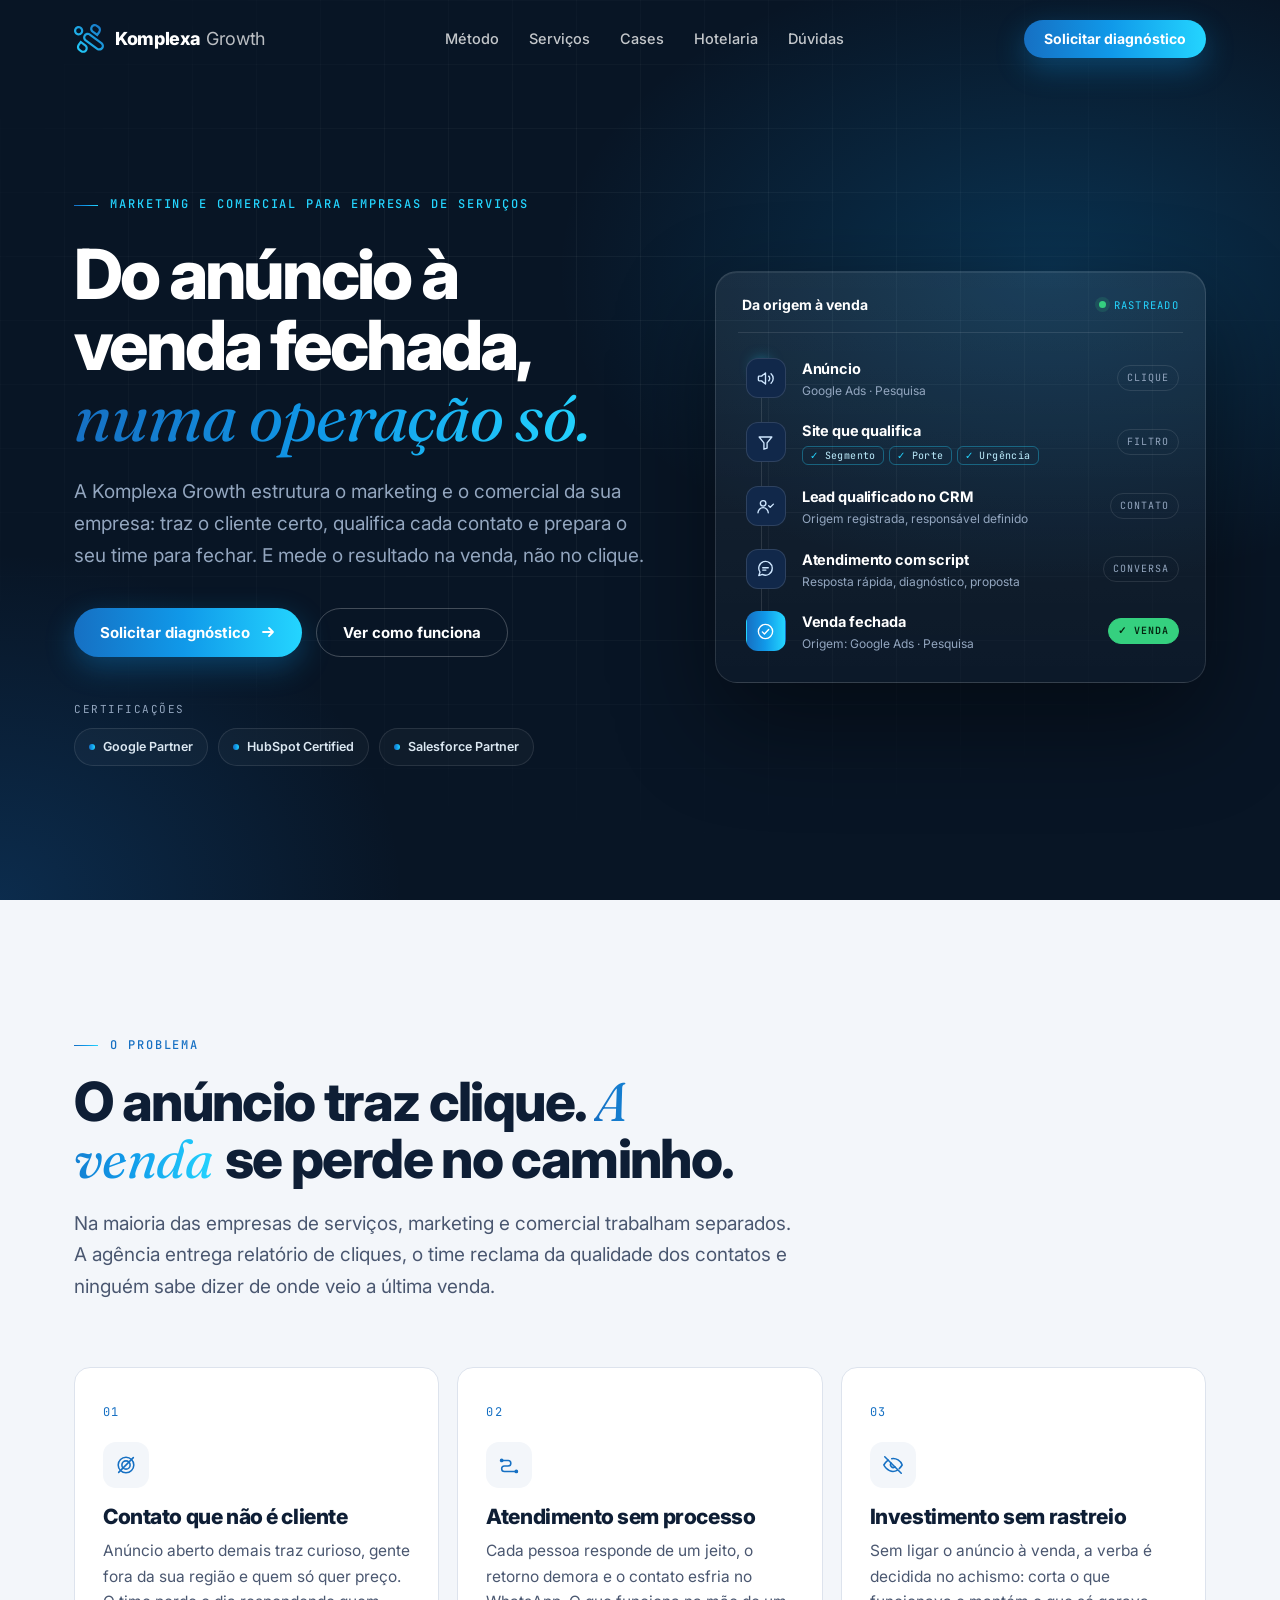
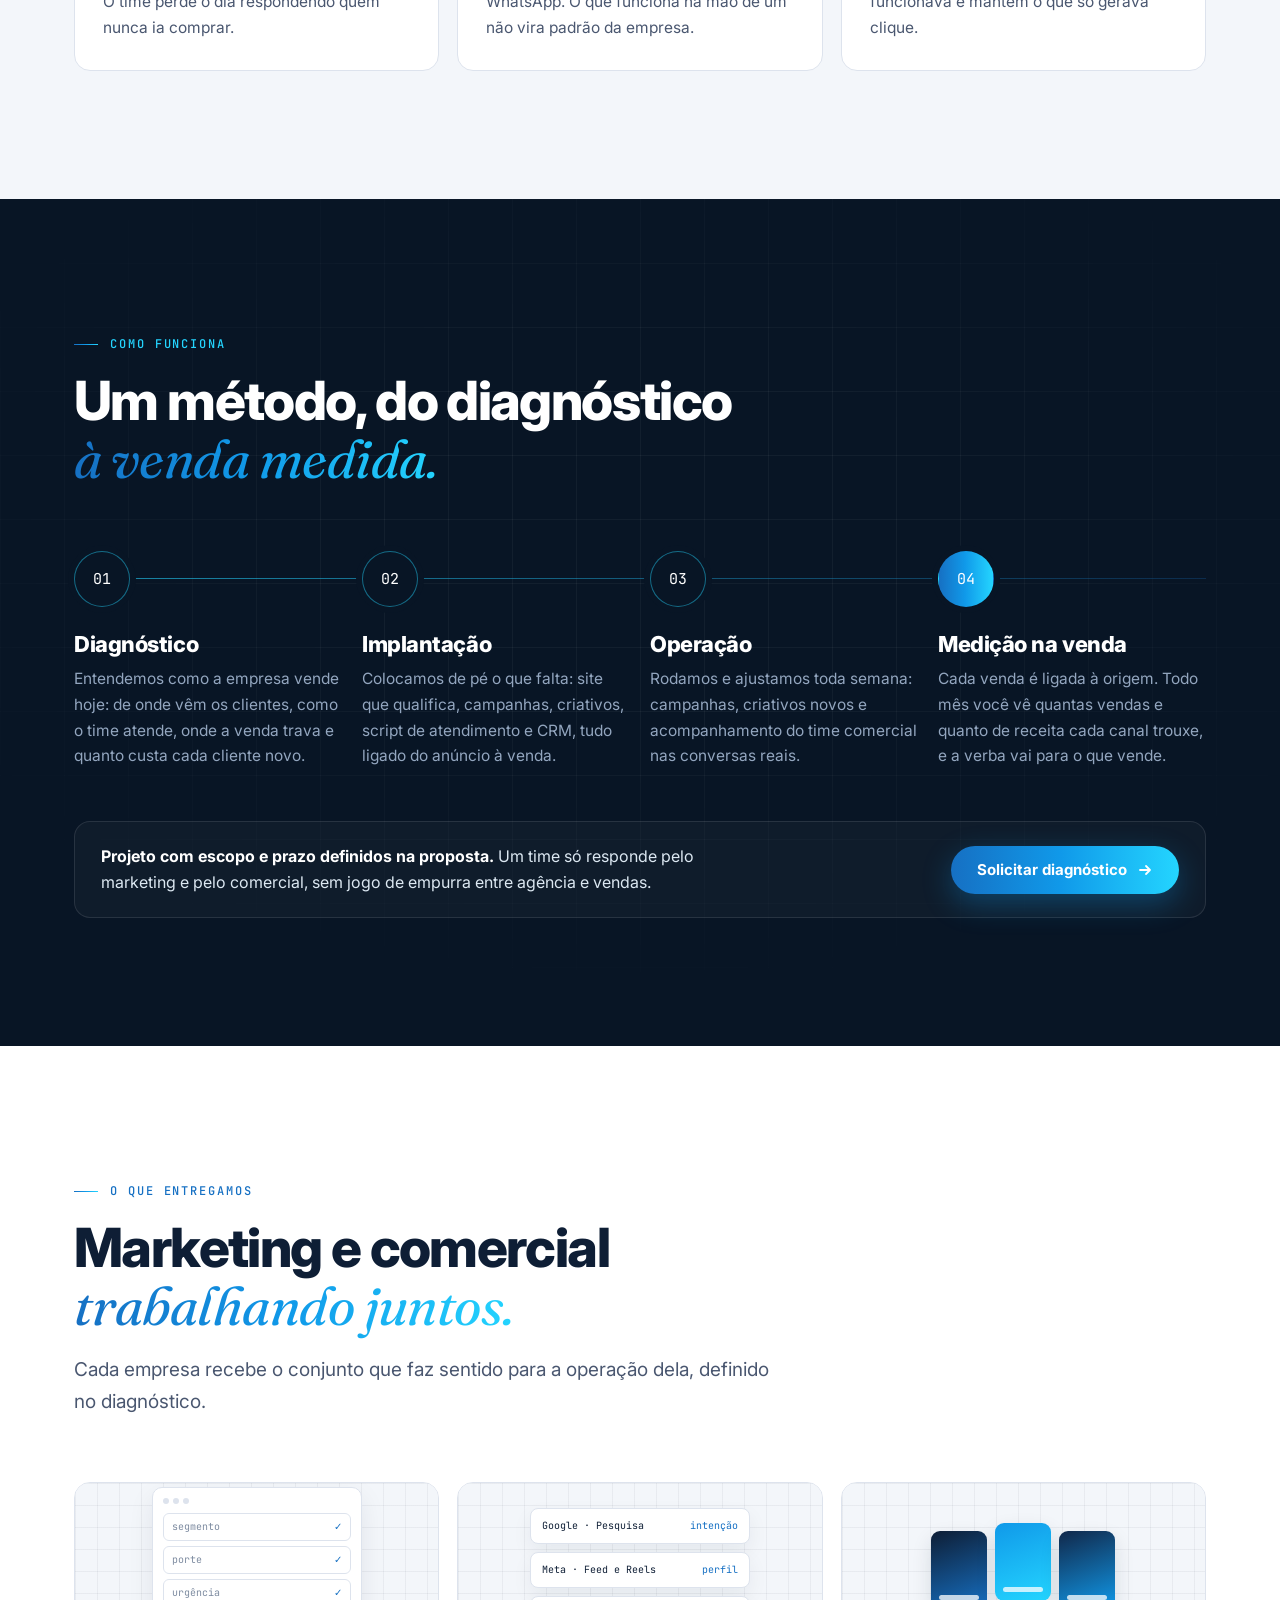
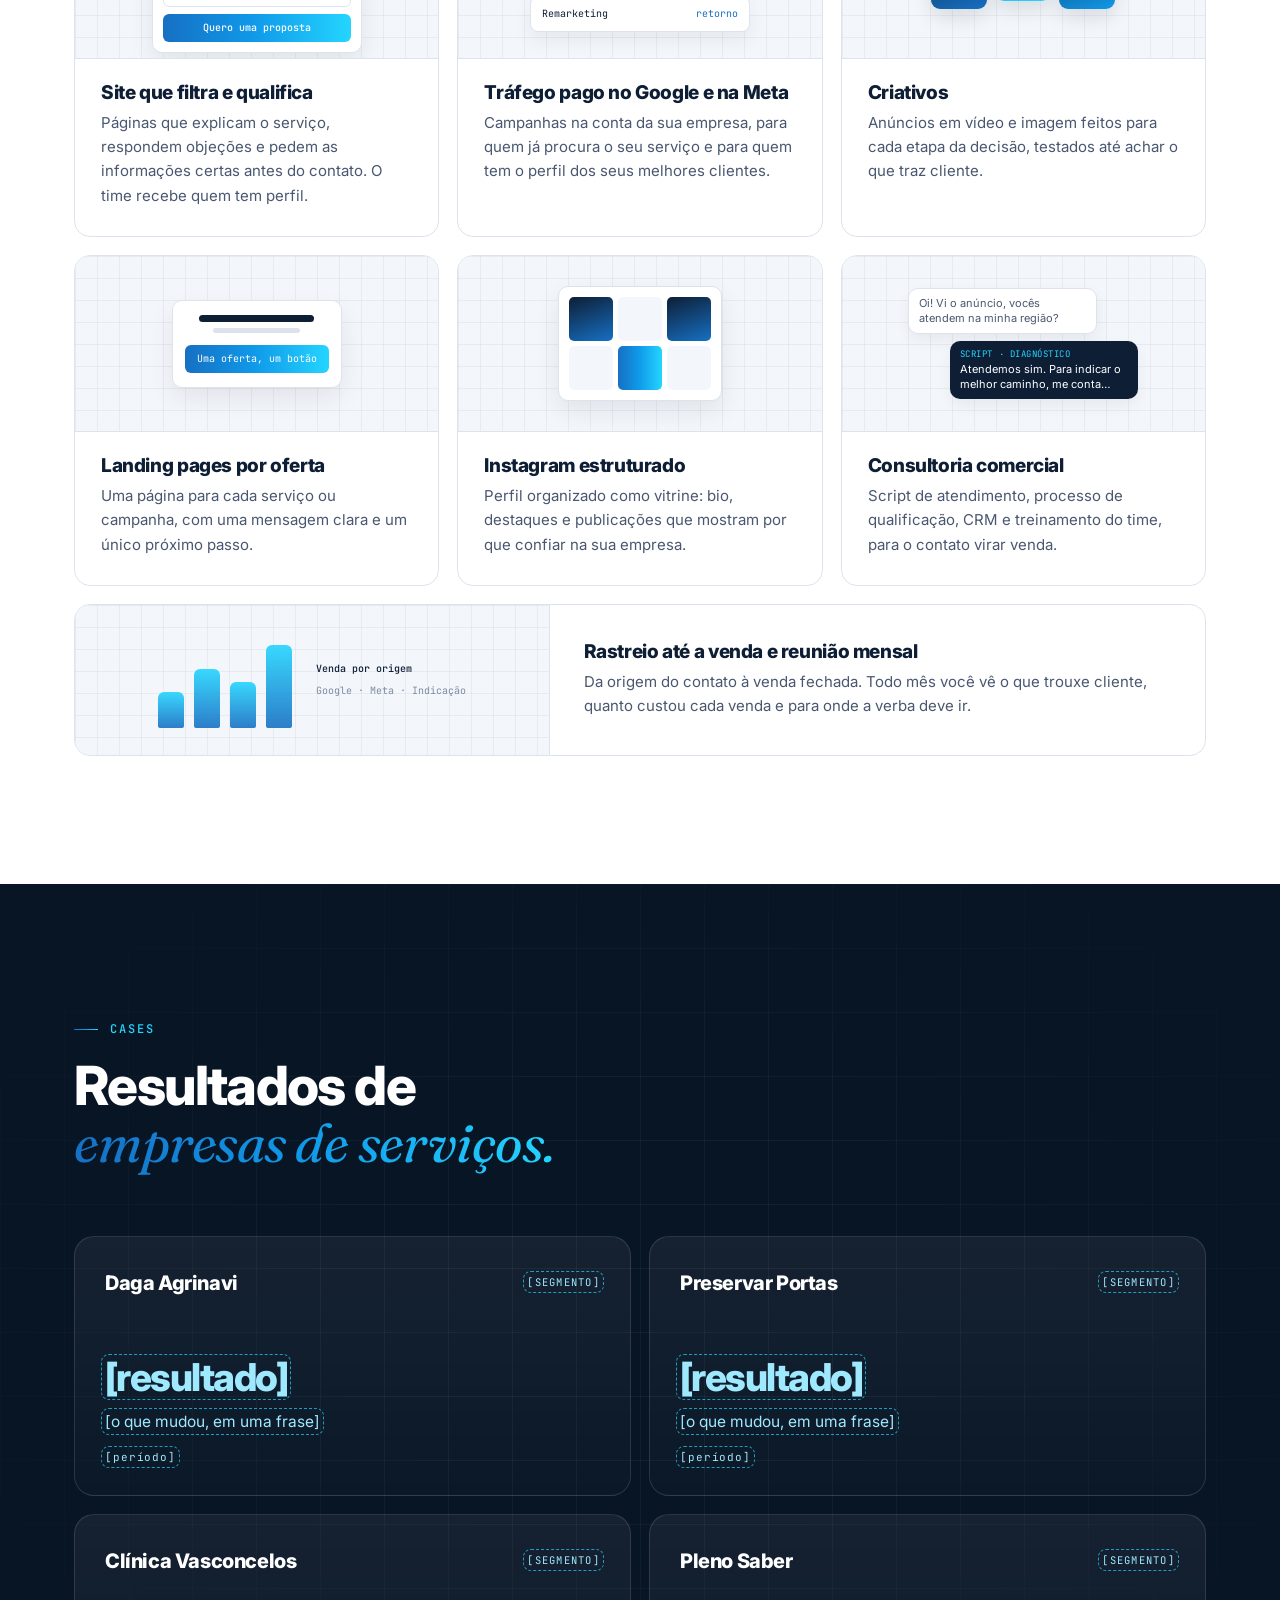
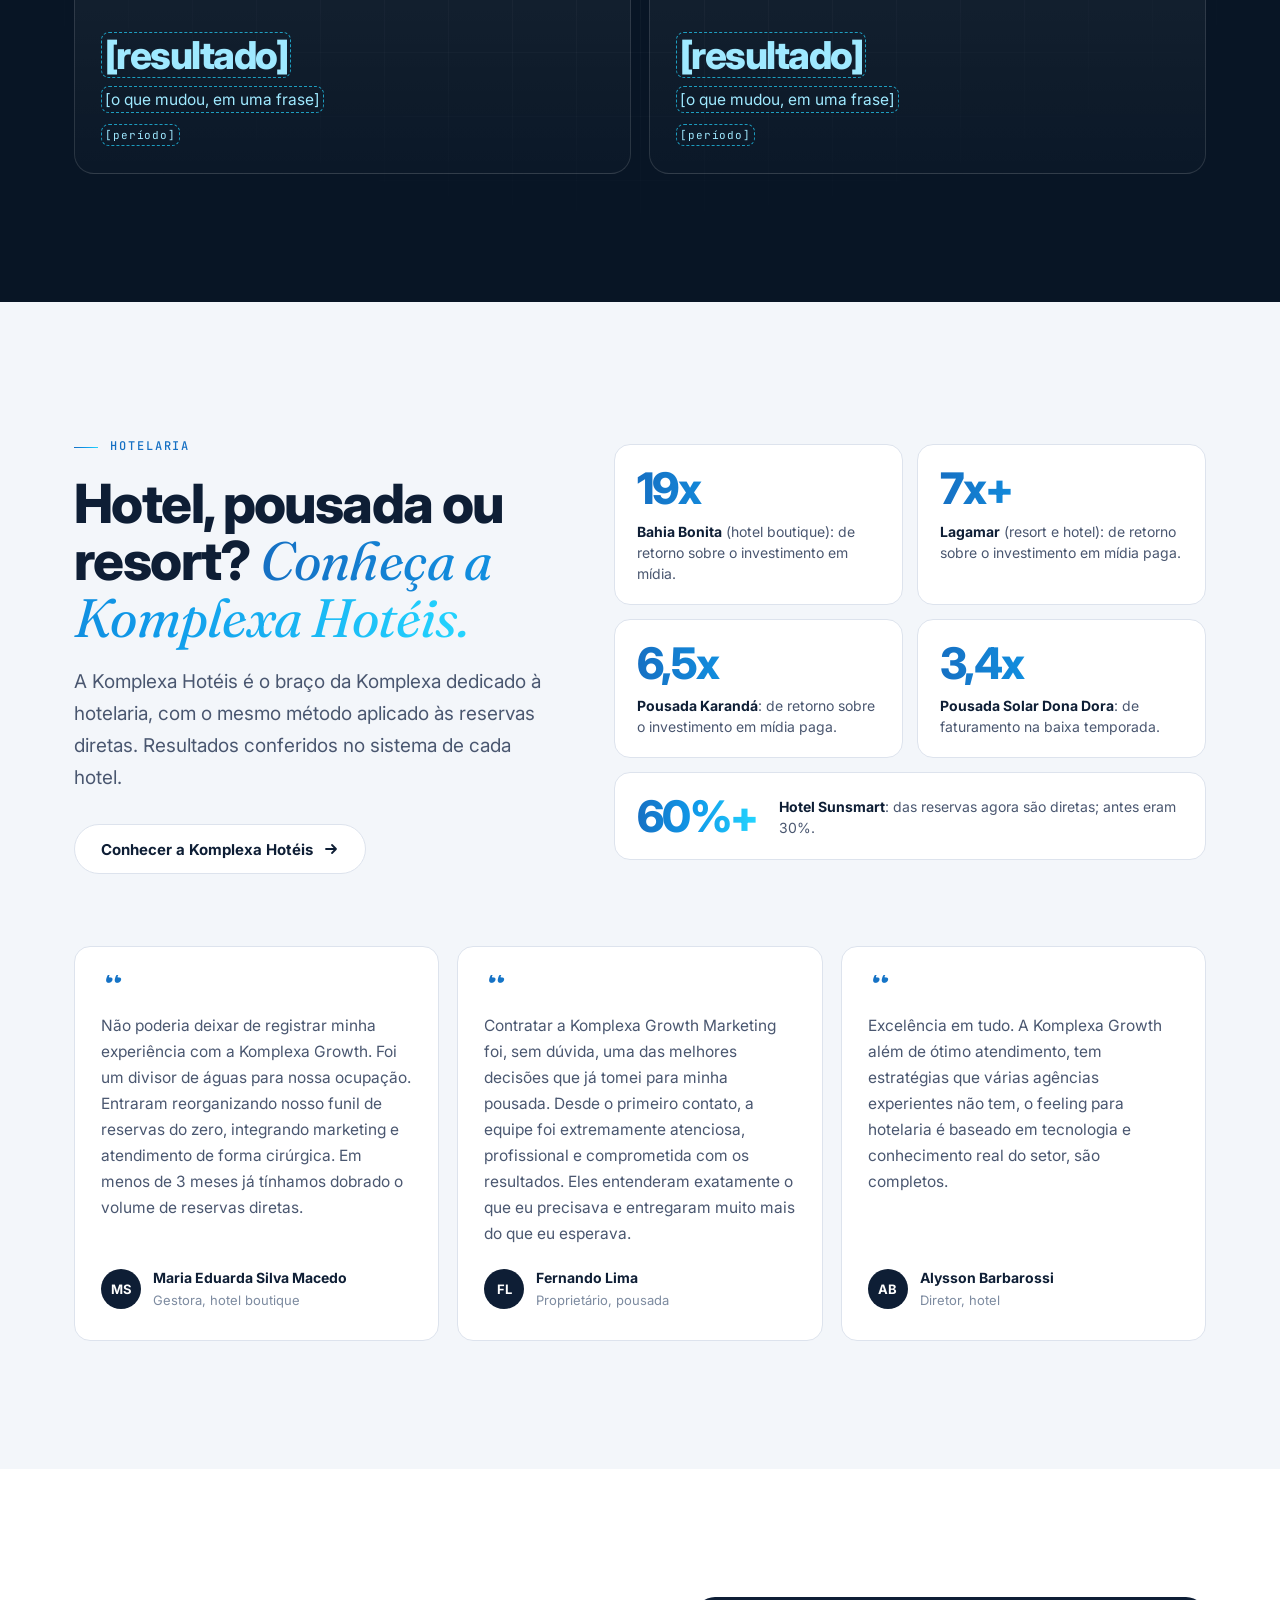
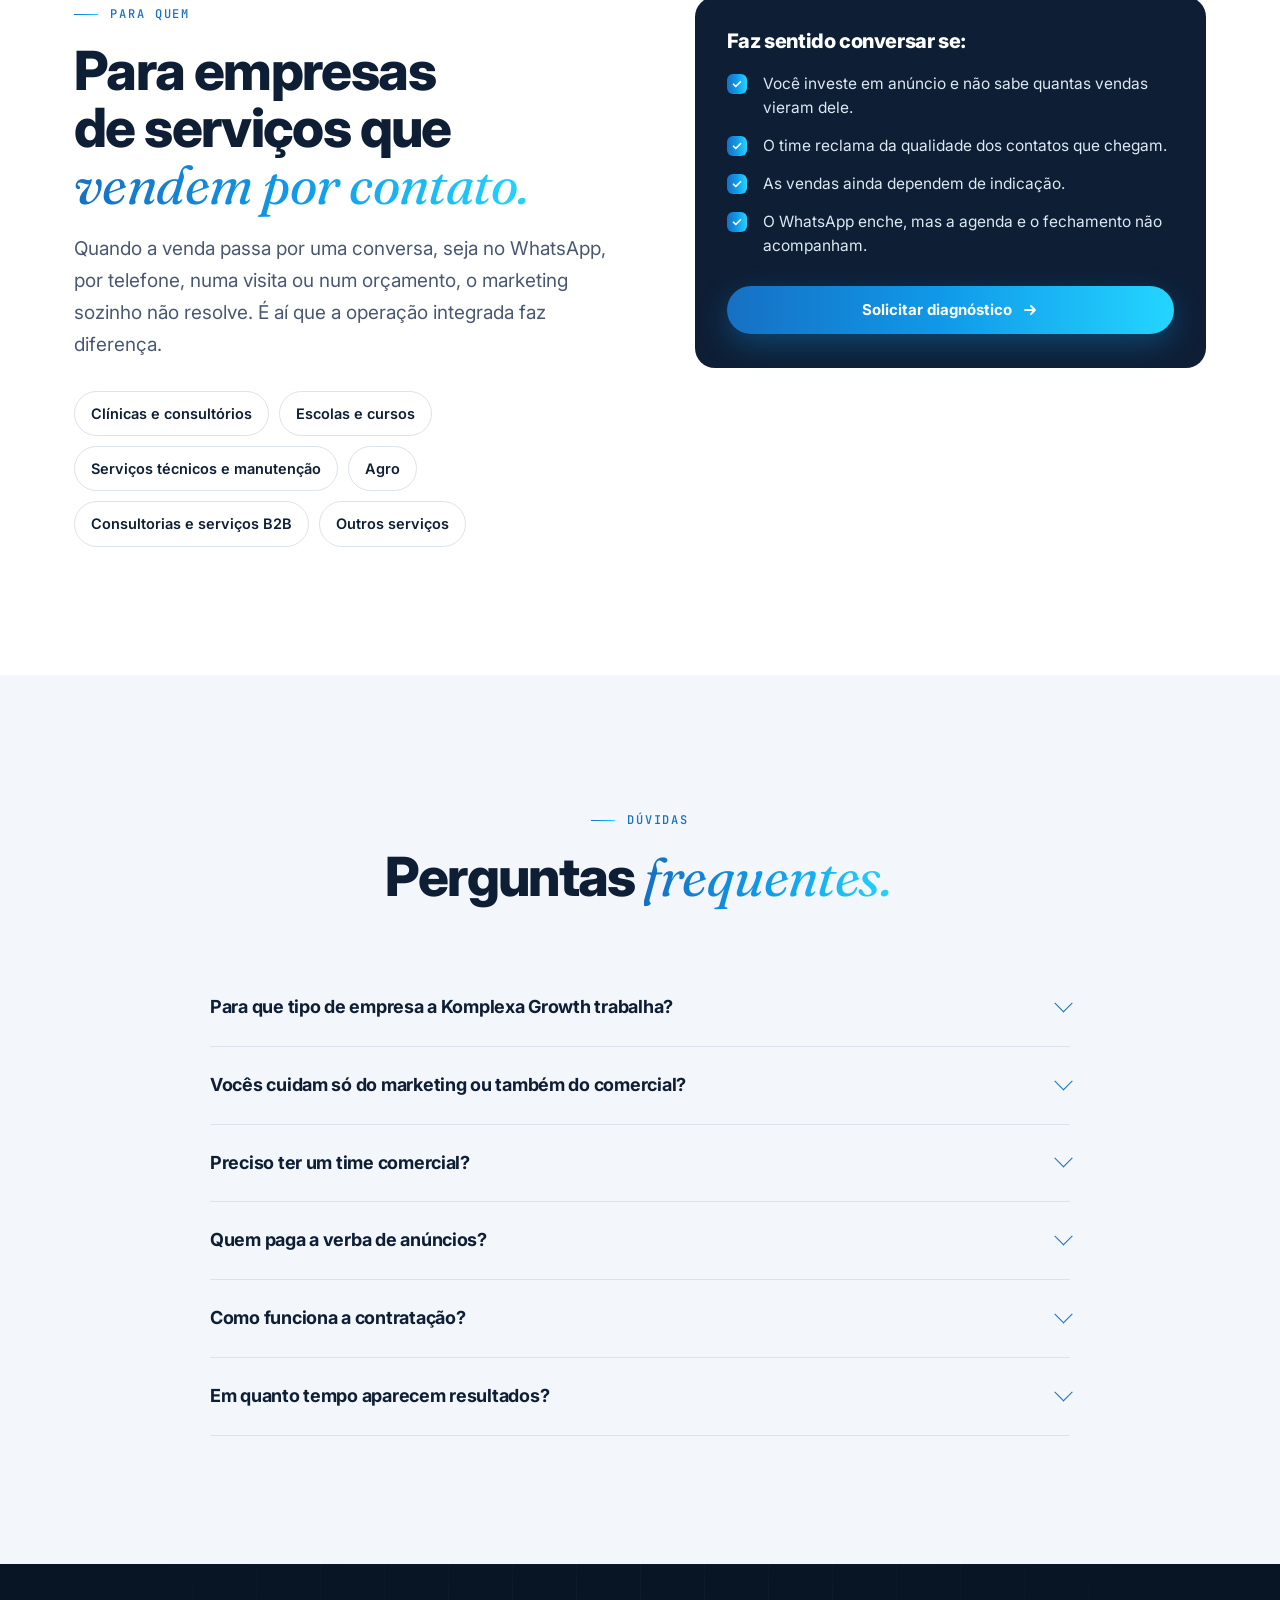
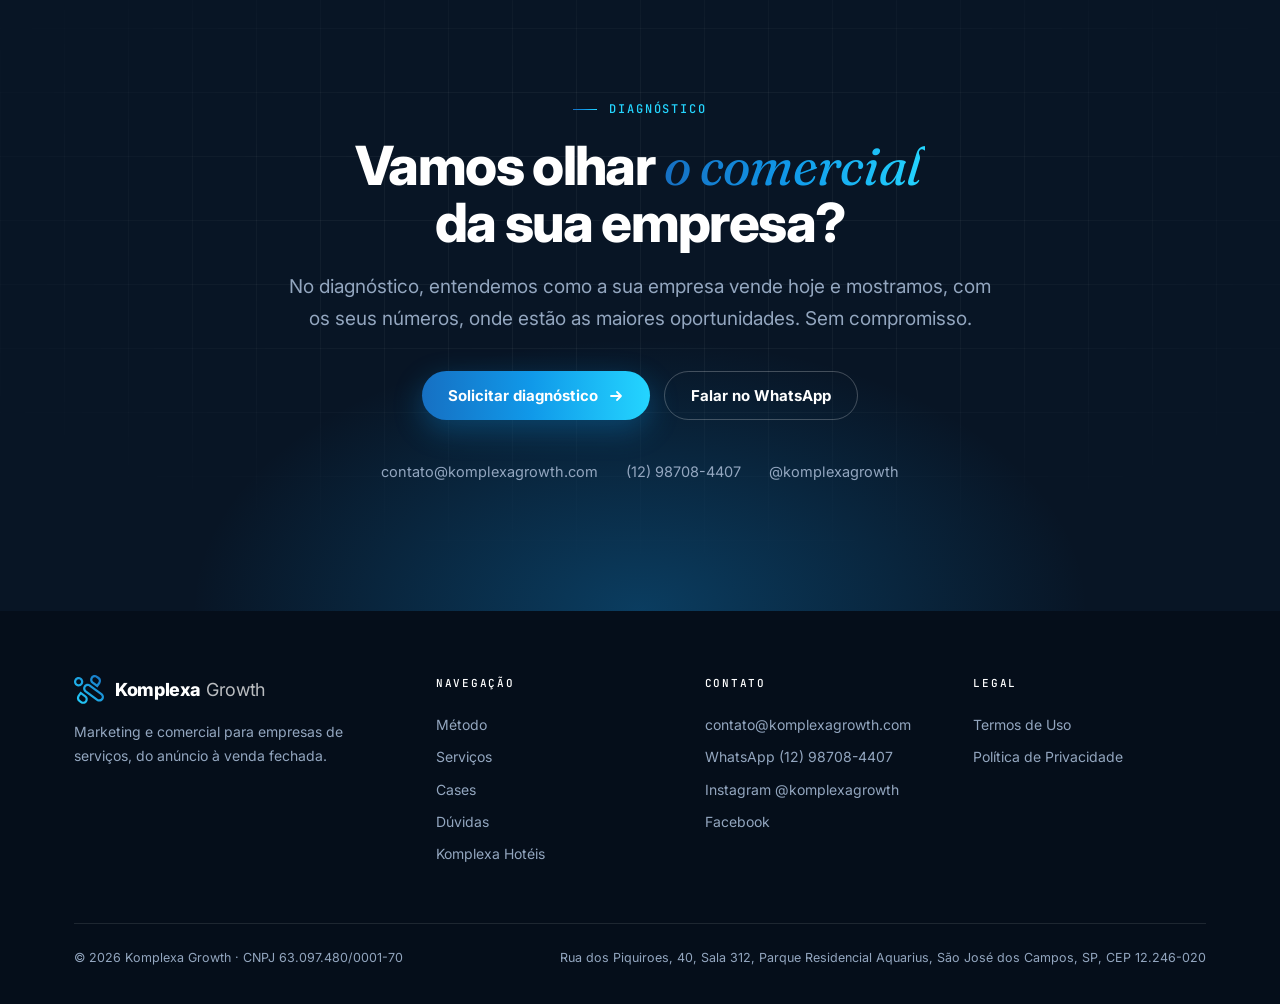
==== commit 68fffcf6: "Texto: escopo e prazo na proposta (sem citar metas) Co-Authored-By: Claude Opus 5.5 <noreply@anthrop" ====
--- a/index.html
+++ b/index.html
@@ -213,7 +213,7 @@
       <div class="passo" data-rv="4"><span class="num">04</span><h3>Medição na venda</h3><p>Cada venda é ligada à origem. Todo mês você vê quantas vendas e quanto de receita cada canal trouxe, e a verba vai para o que vende.</p></div>
     </div>
     <div class="metodo-nota" data-rv>
-      <p><b>Projeto com escopo, prazo e metas definidos na proposta.</b> Um time só responde pelo marketing e pelo comercial, sem jogo de empurra entre agência e vendas.</p>
+      <p><b>Projeto com escopo e prazo definidos na proposta.</b> Um time só responde pelo marketing e pelo comercial, sem jogo de empurra entre agência e vendas.</p>
       <a class="btn btn-primary" href="https://komplexa-pricing.vercel.app/f/komplexagrowth?utm_source=komplexagrowth&amp;utm_medium=site&amp;utm_content=metodo" target="_blank" rel="noopener">Solicitar diagnóstico <svg viewBox="0 0 16 16" fill="none" stroke="currentColor" stroke-width="1.8" stroke-linecap="round" stroke-linejoin="round" aria-hidden="true"><path d="M3 8h10M9 4l4 4-4 4"/></svg></a>
     </div>
   </div>
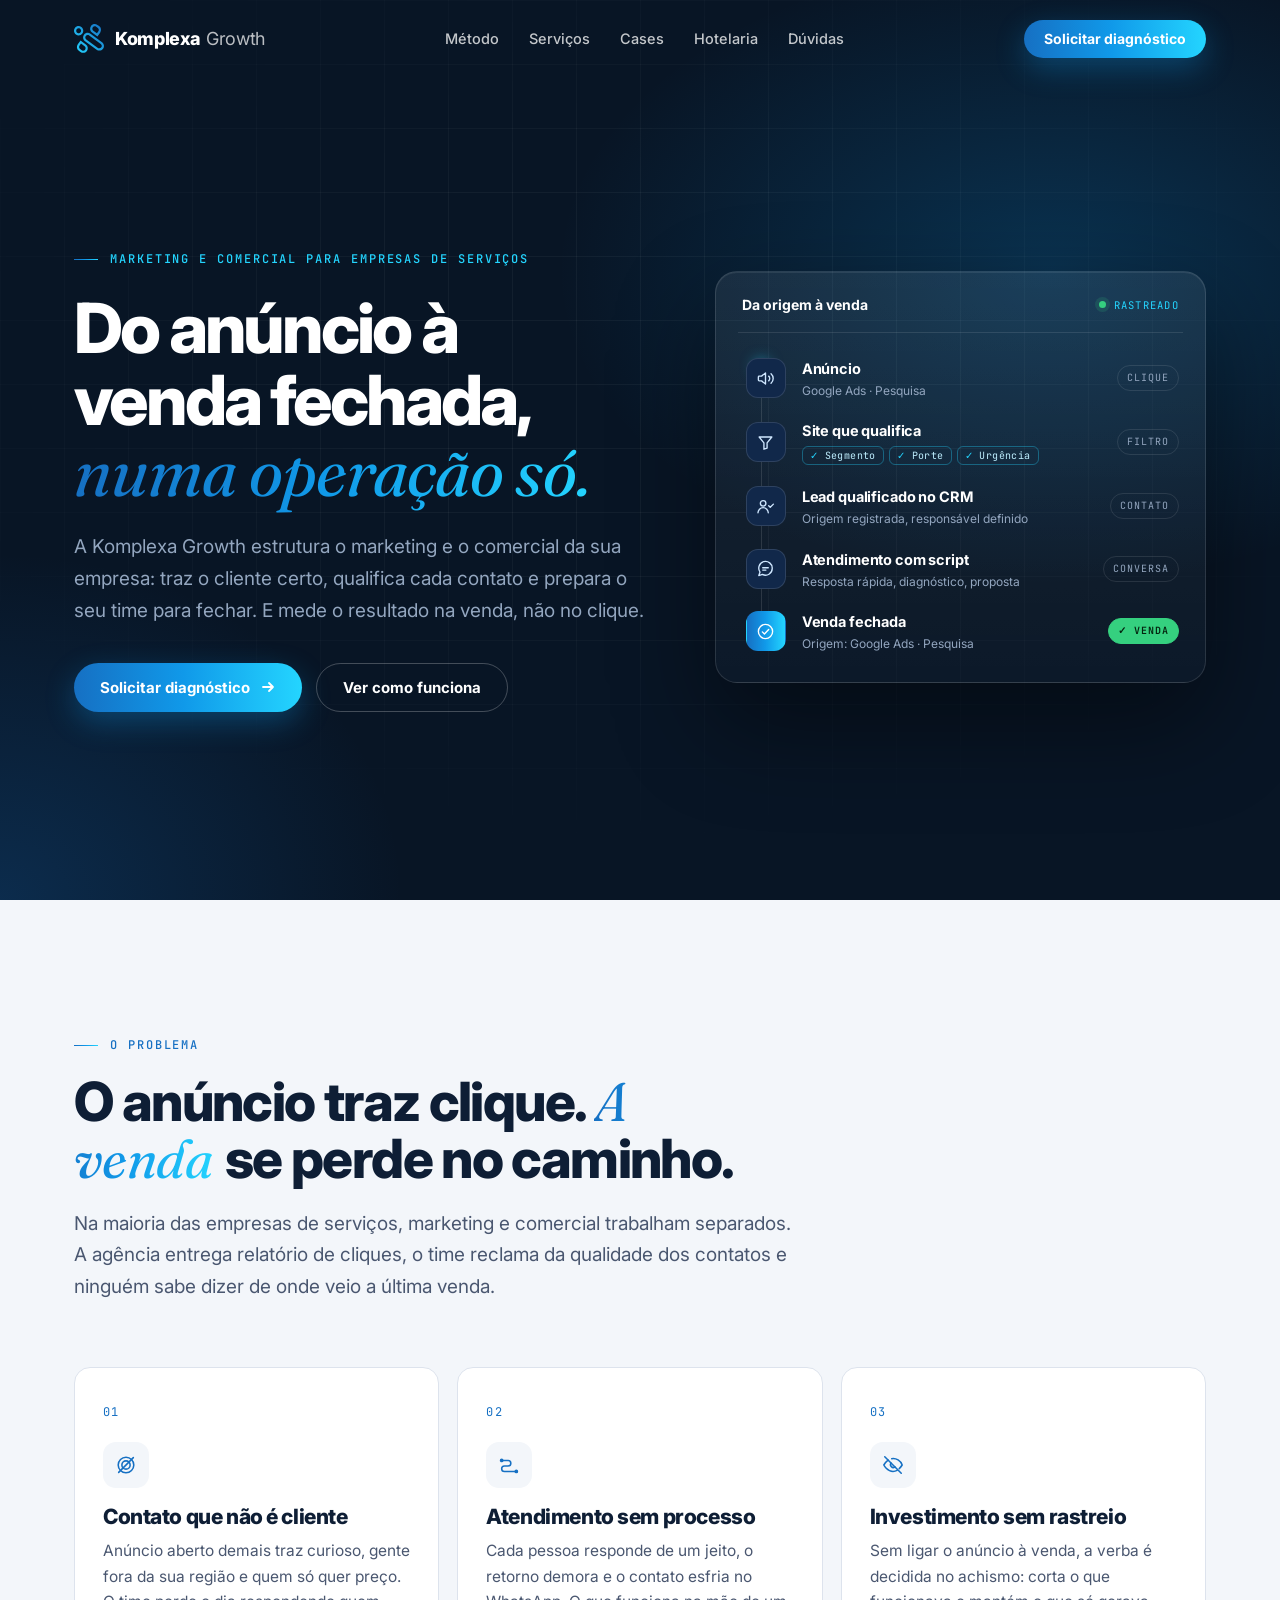
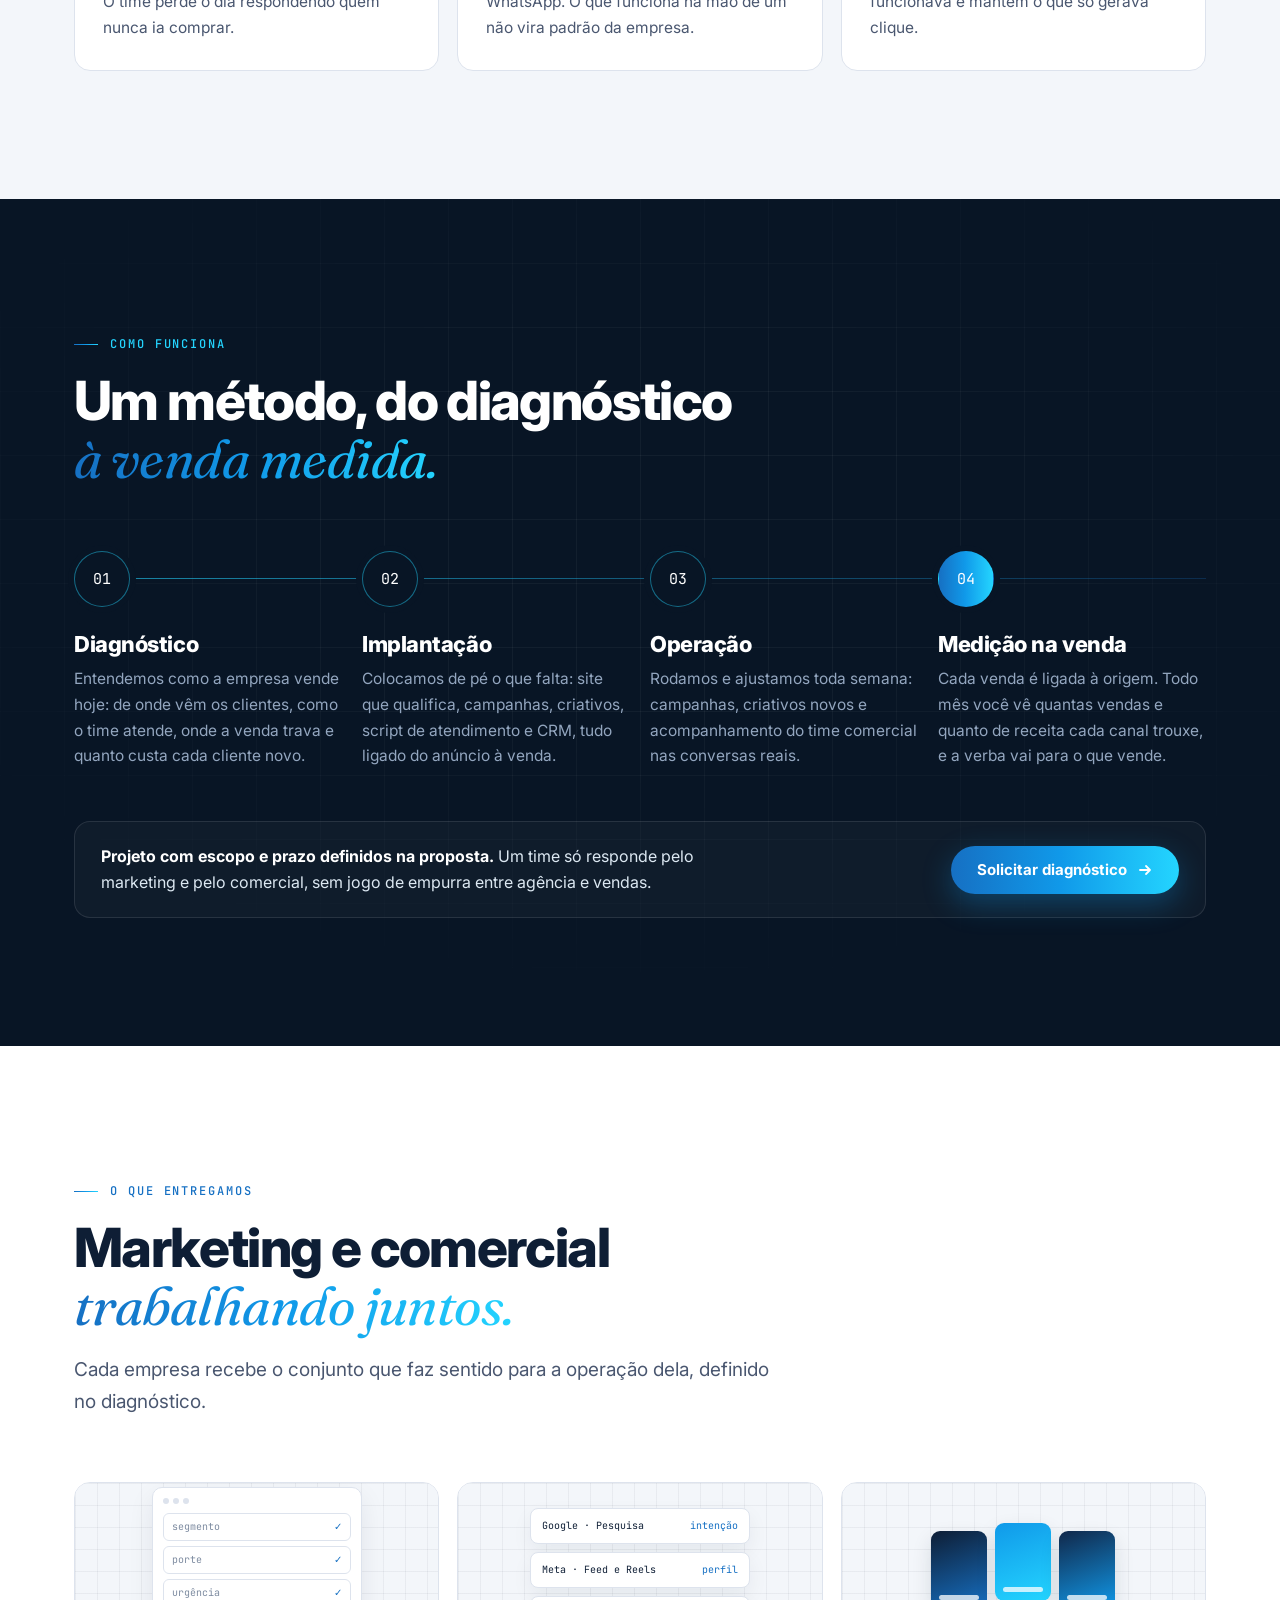
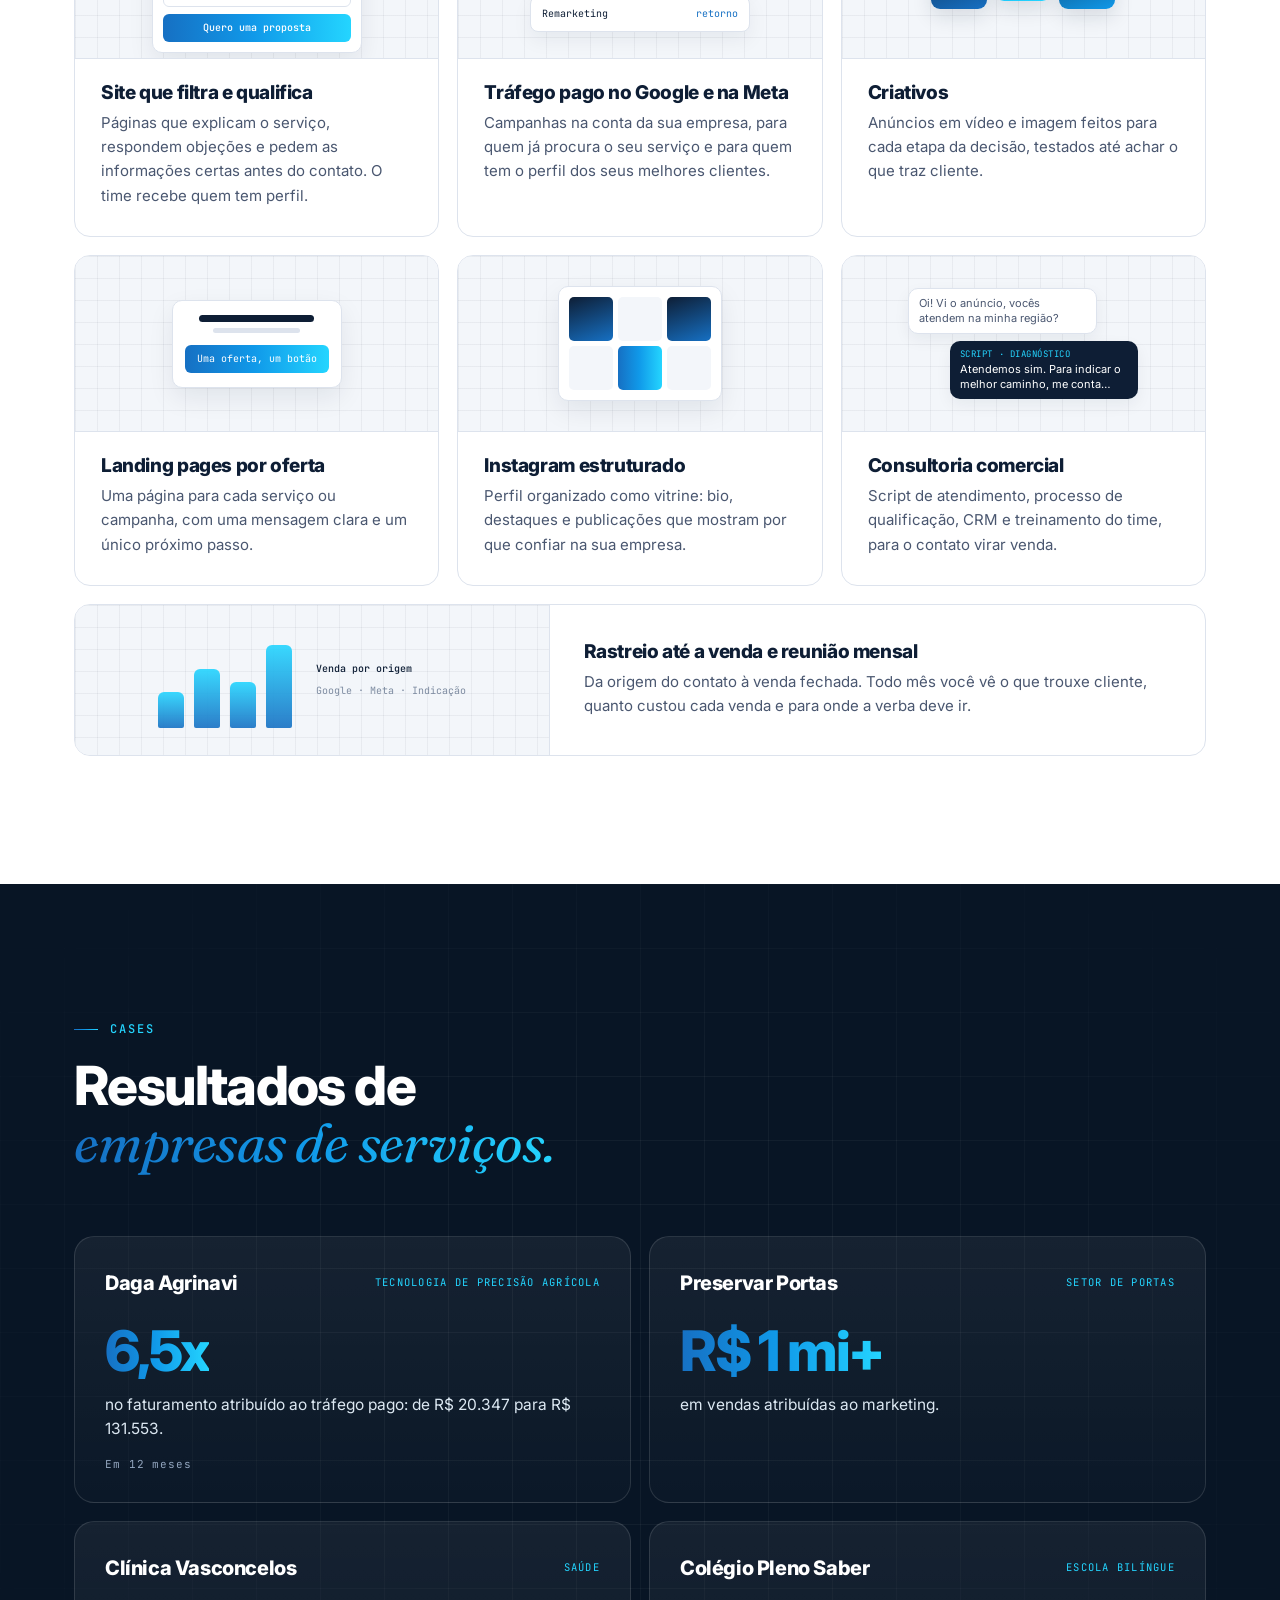
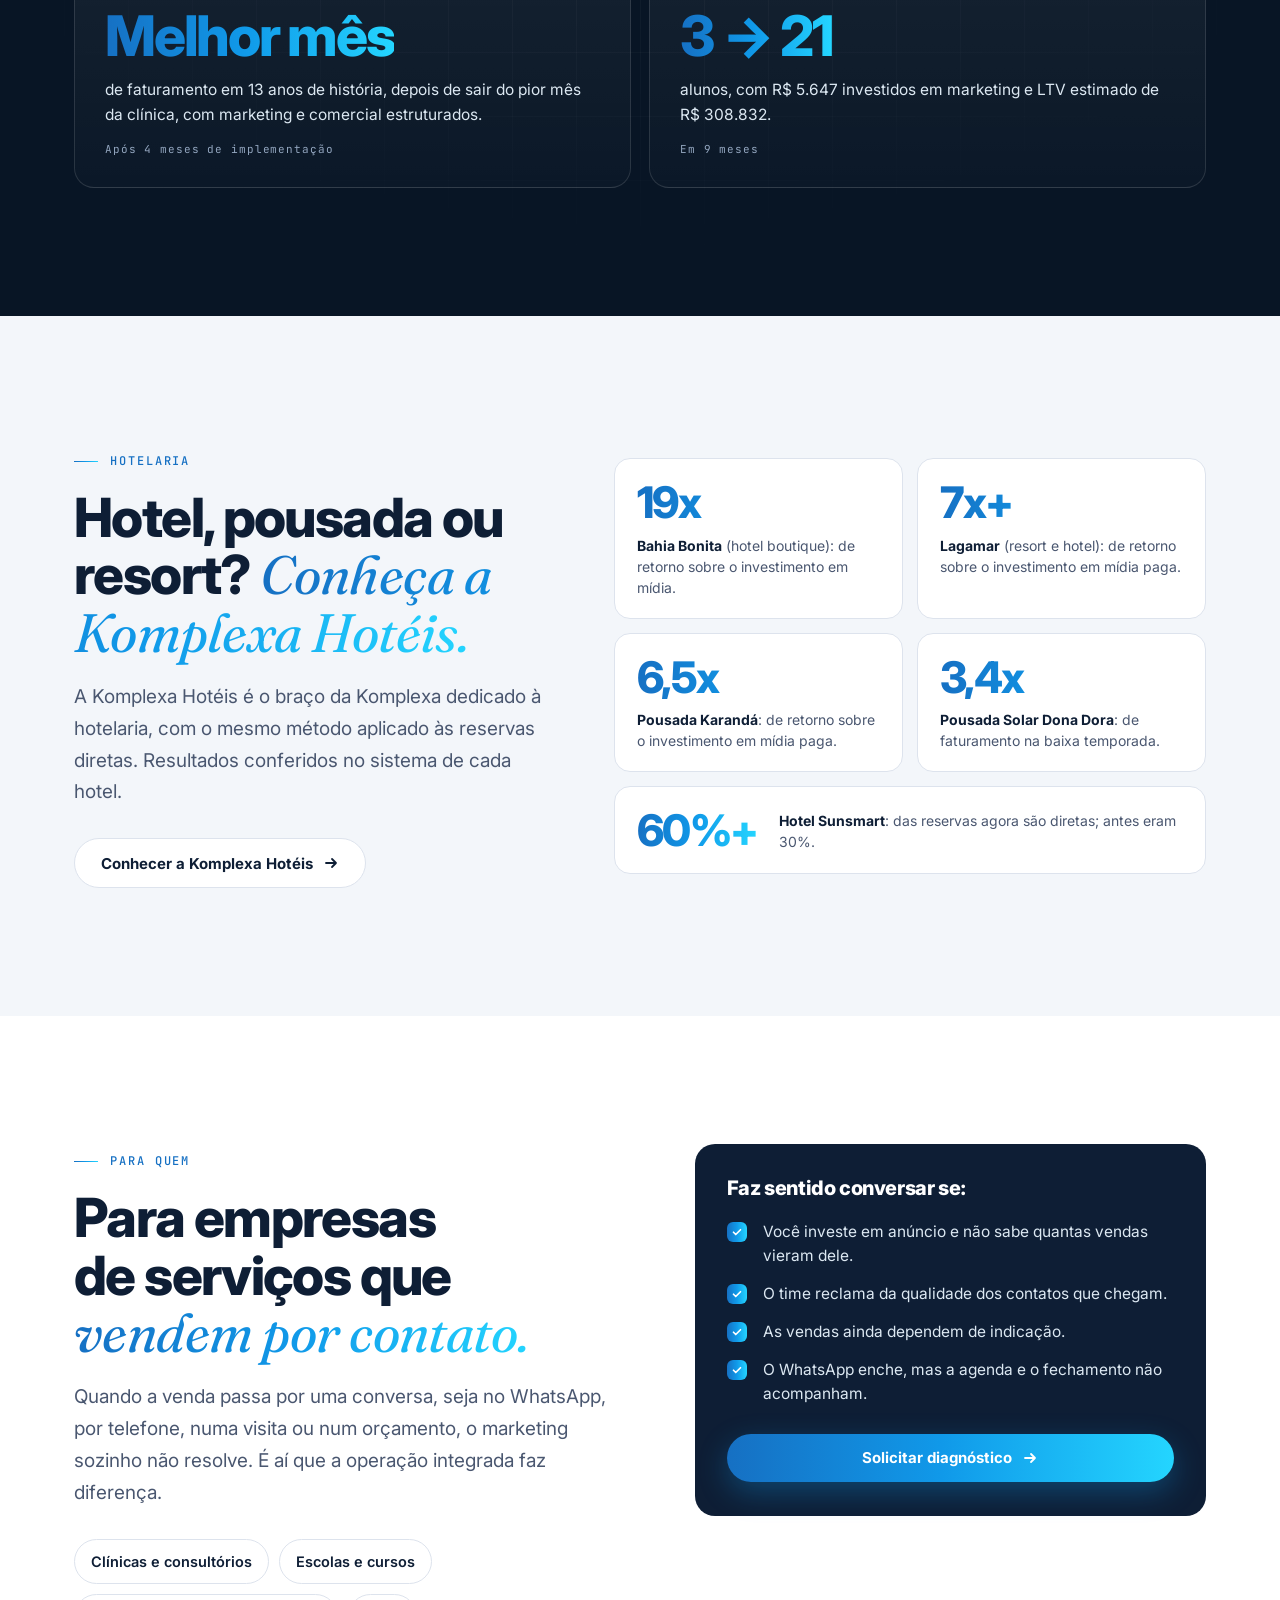
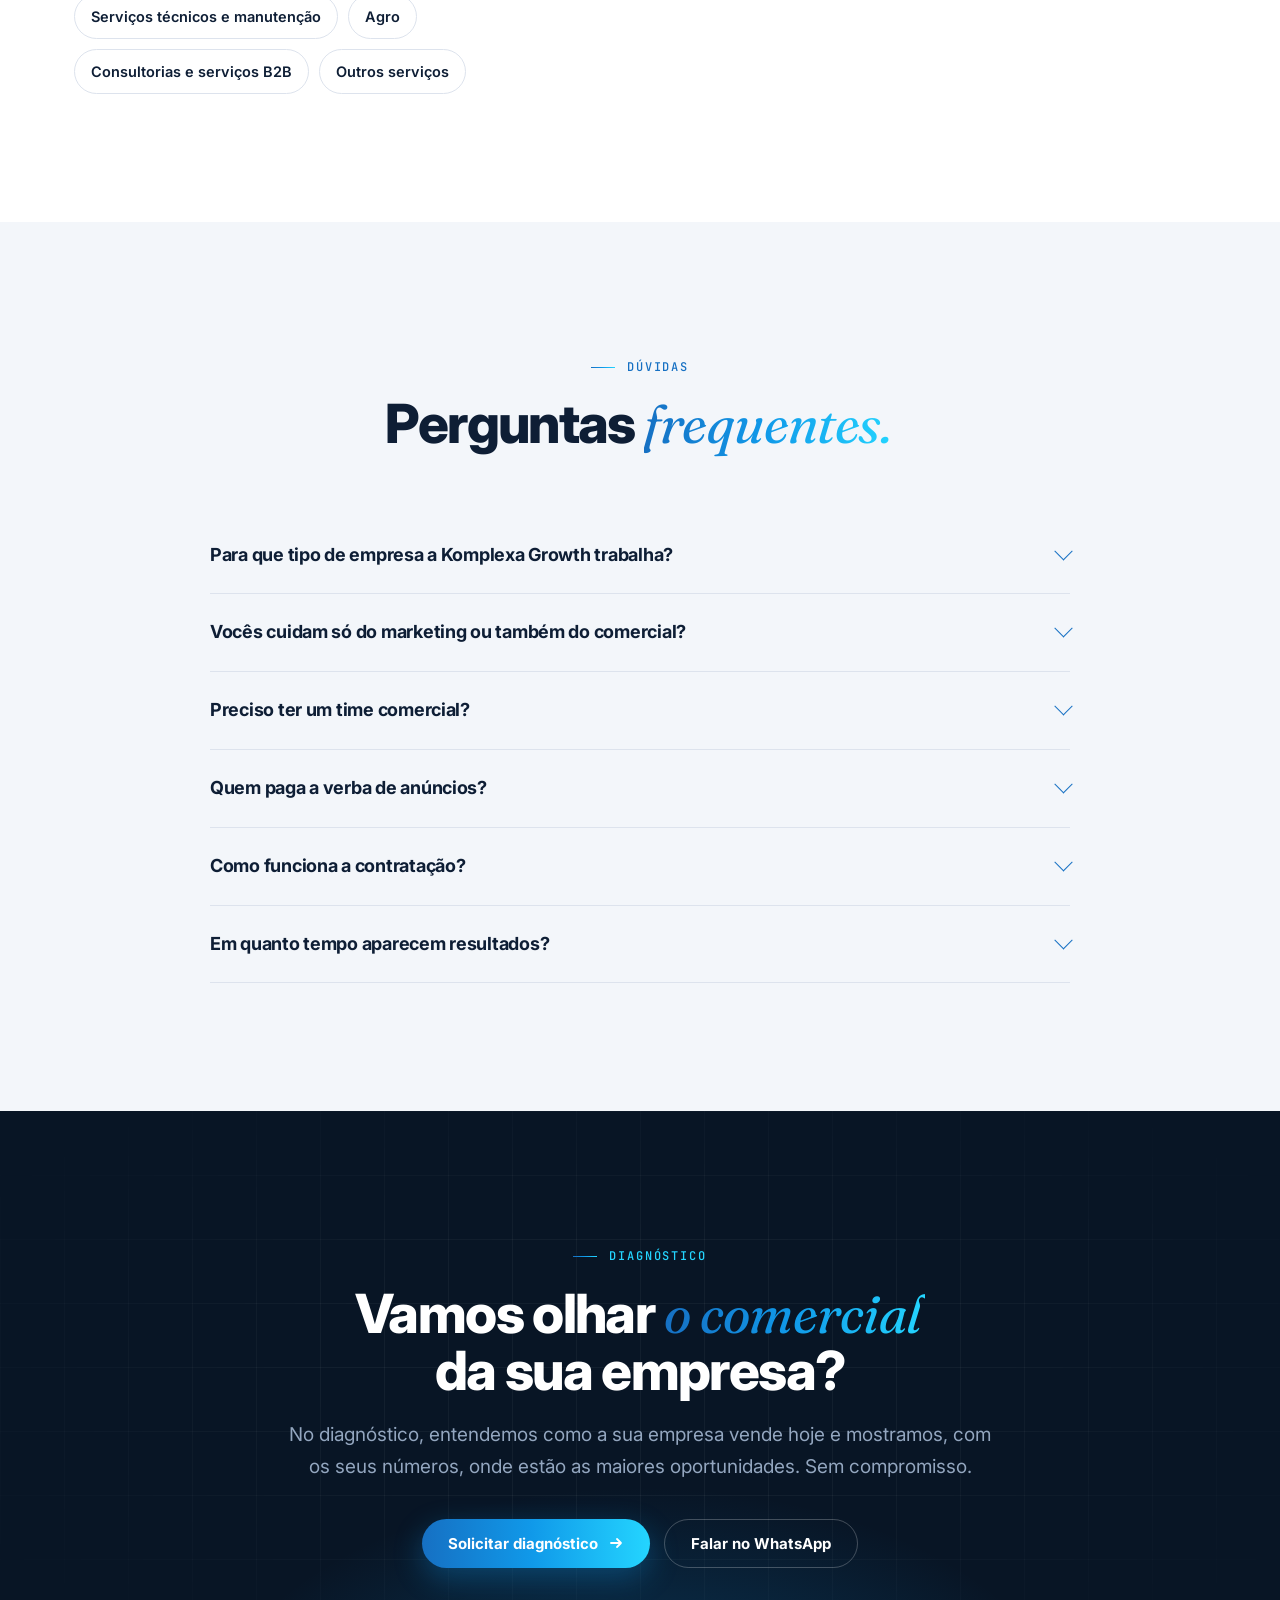
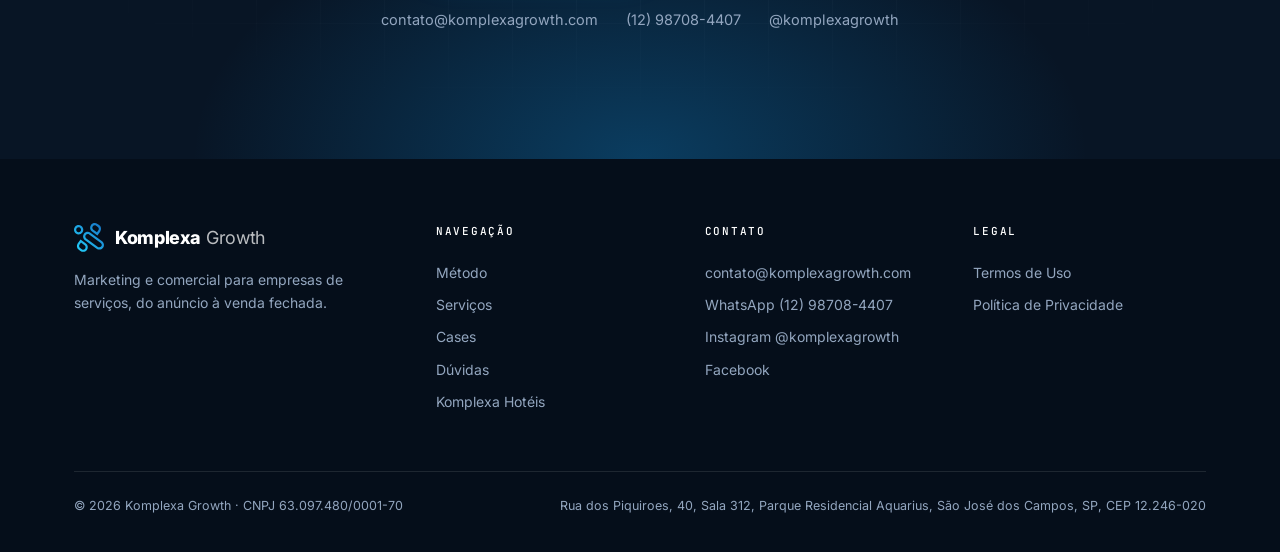
==== commit 1166f752: "Cases reais (Daga Agrinavi, Preservar Portas, Clínica Vasconcelos, Colégio Pleno Saber); sem certifi" ====
--- a/index.html
+++ b/index.html
@@ -176,7 +176,6 @@
         <a class="btn btn-primary" href="https://komplexa-pricing.vercel.app/f/komplexagrowth?utm_source=komplexagrowth&amp;utm_medium=site&amp;utm_content=hero" target="_blank" rel="noopener">Solicitar diagnóstico <svg viewBox="0 0 16 16" fill="none" stroke="currentColor" stroke-width="1.8" stroke-linecap="round" stroke-linejoin="round" aria-hidden="true"><path d="M3 8h10M9 4l4 4-4 4"/></svg></a>
         <a class="btn btn-ghost" href="#metodo">Ver como funciona</a>
       </div>
-      <div class="certs" data-rv="4"><span class="lbl">Certificações</span><span class="cert"><i></i>Google Partner</span><span class="cert"><i></i>HubSpot Certified</span><span class="cert"><i></i>Salesforce Partner</span></div>
     </div>
     <div class="pipe" data-rv="3" aria-label="Exemplo do caminho de um cliente, do anúncio à venda">
       <div class="pipe-top"><b>Da origem à venda</b><span>rastreado</span></div>
@@ -253,28 +252,28 @@
     </div>
     <div class="cases">
       <article class="case" data-rv="1">
-        <div class="case-top"><span class="case-nome">Daga Agrinavi</span><span class="case-seg"><span class="ph ">[segmento]</span></span></div>
-        <span class="case-num ph">[resultado]</span>
-        <p><span class="ph ">[o que mudou, em uma frase]</span></p>
-        <span class="per"><span class="ph ">[período]</span></span>
+        <div class="case-top"><span class="case-nome">Daga Agrinavi</span><span class="case-seg">Tecnologia de precisão agrícola</span></div>
+        <span class="case-num">6,5x</span>
+        <p>no faturamento atribuído ao tráfego pago: de R$ 20.347 para R$ 131.553.</p>
+        <span class="per">Em 12 meses</span>
       </article>
       <article class="case" data-rv="2">
-        <div class="case-top"><span class="case-nome">Preservar Portas</span><span class="case-seg"><span class="ph ">[segmento]</span></span></div>
-        <span class="case-num ph">[resultado]</span>
-        <p><span class="ph ">[o que mudou, em uma frase]</span></p>
-        <span class="per"><span class="ph ">[período]</span></span>
+        <div class="case-top"><span class="case-nome">Preservar Portas</span><span class="case-seg">Setor de portas</span></div>
+        <span class="case-num">R$ 1 mi+</span>
+        <p>em vendas atribuídas ao marketing.</p>
+        
       </article>
       <article class="case" data-rv="1">
-        <div class="case-top"><span class="case-nome">Clínica Vasconcelos</span><span class="case-seg"><span class="ph ">[segmento]</span></span></div>
-        <span class="case-num ph">[resultado]</span>
-        <p><span class="ph ">[o que mudou, em uma frase]</span></p>
-        <span class="per"><span class="ph ">[período]</span></span>
+        <div class="case-top"><span class="case-nome">Clínica Vasconcelos</span><span class="case-seg">Saúde</span></div>
+        <span class="case-num">Melhor mês</span>
+        <p>de faturamento em 13 anos de história, depois de sair do pior mês da clínica, com marketing e comercial estruturados.</p>
+        <span class="per">Após 4 meses de implementação</span>
       </article>
       <article class="case" data-rv="2">
-        <div class="case-top"><span class="case-nome">Pleno Saber</span><span class="case-seg"><span class="ph ">[segmento]</span></span></div>
-        <span class="case-num ph">[resultado]</span>
-        <p><span class="ph ">[o que mudou, em uma frase]</span></p>
-        <span class="per"><span class="ph ">[período]</span></span>
+        <div class="case-top"><span class="case-nome">Colégio Pleno Saber</span><span class="case-seg">Escola bilíngue</span></div>
+        <span class="case-num">3 → 21</span>
+        <p>alunos, com R$ 5.647 investidos em marketing e LTV estimado de R$ 308.832.</p>
+        <span class="per">Em 9 meses</span>
       </article>
     </div>
   </div>
@@ -290,20 +289,6 @@
         <a class="btn btn-line" href="https://komplexahoteis.com/" target="_blank" rel="noopener" data-rv="4">Conhecer a Komplexa Hotéis <svg viewBox="0 0 16 16" fill="none" stroke="currentColor" stroke-width="1.8" stroke-linecap="round" stroke-linejoin="round" aria-hidden="true"><path d="M3 8h10M9 4l4 4-4 4"/></svg></a>
       </div>
       <div class="hot-stats"><div class="hs" data-rv="1"><b>19x</b><span><strong>Bahia Bonita</strong> (hotel boutique): de retorno sobre o investimento em mídia.</span></div><div class="hs" data-rv="2"><b>7x+</b><span><strong>Lagamar</strong> (resort e hotel): de retorno sobre o investimento em mídia paga.</span></div><div class="hs" data-rv="3"><b>6,5x</b><span><strong>Pousada Karandá</strong>: de retorno sobre o investimento em mídia paga.</span></div><div class="hs" data-rv="1"><b>3,4x</b><span><strong>Pousada Solar Dona Dora</strong>: de faturamento na baixa temporada.</span></div><div class="hs full" data-rv="2"><b>60%+</b><span><strong>Hotel Sunsmart</strong>: das reservas agora são diretas; antes eram 30%.</span></div></div>
-    </div>
-    <div class="depo">
-      <figure class="dp" data-rv="1">
-        <blockquote>Não poderia deixar de registrar minha experiência com a Komplexa Growth. Foi um divisor de águas para nossa ocupação. Entraram reorganizando nosso funil de reservas do zero, integrando marketing e atendimento de forma cirúrgica. Em menos de 3 meses já tínhamos dobrado o volume de reservas diretas.</blockquote>
-        <figcaption><i>MS</i><span><b>Maria Eduarda Silva Macedo</b><small>Gestora, hotel boutique</small></span></figcaption>
-      </figure>
-      <figure class="dp" data-rv="2">
-        <blockquote>Contratar a Komplexa Growth Marketing foi, sem dúvida, uma das melhores decisões que já tomei para minha pousada. Desde o primeiro contato, a equipe foi extremamente atenciosa, profissional e comprometida com os resultados. Eles entenderam exatamente o que eu precisava e entregaram muito mais do que eu esperava.</blockquote>
-        <figcaption><i>FL</i><span><b>Fernando Lima</b><small>Proprietário, pousada</small></span></figcaption>
-      </figure>
-      <figure class="dp" data-rv="3">
-        <blockquote>Excelência em tudo. A Komplexa Growth além de ótimo atendimento, tem estratégias que várias agências experientes não tem, o feeling para hotelaria é baseado em tecnologia e conhecimento real do setor, são completos.</blockquote>
-        <figcaption><i>AB</i><span><b>Alysson Barbarossi</b><small>Diretor, hotel</small></span></figcaption>
-      </figure>
     </div>
   </div>
 </section>
--- a/assets/css/site.css
+++ b/assets/css/site.css
@@ -99,11 +99,6 @@
 .hero h1{font-size:clamp(40px,5.4vw,72px);letter-spacing:-.045em;line-height:1.03;margin:24px 0 24px;max-width:14ch}
 .hero .lead{max-width:54ch}
 .hero-ctas{display:flex;gap:14px;flex-wrap:wrap;margin-top:36px}
-.certs{display:flex;gap:10px;flex-wrap:wrap;align-items:center;margin-top:44px}
-.certs .lbl{flex-basis:100%;font-family:var(--f-mono);font-size:11px;letter-spacing:.14em;text-transform:uppercase;color:var(--on-dark-2)}
-.cert{display:inline-flex;align-items:center;gap:8px;font-size:12.5px;font-weight:600;color:var(--on-dark);
-  border:1px solid var(--hair-dark);border-radius:999px;padding:8px 14px;background:rgba(255,255,255,.03)}
-.cert i{width:6px;height:6px;border-radius:50%;background:var(--grad)}
 
 /* painel: da origem à venda */
 .pipe{position:relative;background:linear-gradient(180deg,rgba(255,255,255,.07),rgba(255,255,255,.02));
@@ -207,12 +202,12 @@
 /* ---------- cases ---------- */
 .cases{display:grid;grid-template-columns:repeat(2,1fr);gap:18px;position:relative;z-index:2}
 .case{border:1px solid rgba(255,255,255,.12);border-radius:20px;padding:30px 30px 28px;
-  background:linear-gradient(180deg,rgba(255,255,255,.06),rgba(255,255,255,.015));display:flex;flex-direction:column;gap:14px;min-height:260px}
+  background:linear-gradient(180deg,rgba(255,255,255,.06),rgba(255,255,255,.015));display:flex;flex-direction:column;gap:14px}
 .case-top{display:flex;align-items:center;justify-content:space-between;gap:12px;flex-wrap:wrap}
 .case-nome{font-size:20px;font-weight:800;color:#fff;letter-spacing:-.02em}
 .case-seg{font-family:var(--f-mono);font-size:10.5px;letter-spacing:.12em;text-transform:uppercase;color:var(--cyan)}
 .case-num{align-self:flex-start;font-size:clamp(40px,4.4vw,56px);font-weight:800;letter-spacing:-.04em;line-height:1;
-  background:var(--grad);-webkit-background-clip:text;background-clip:text;-webkit-text-fill-color:transparent;margin-top:auto}
+  background:var(--grad);-webkit-background-clip:text;background-clip:text;-webkit-text-fill-color:transparent;margin-top:10px}
 .case p{color:var(--on-dark);font-size:15.5px;line-height:1.6}
 .case .per{font-family:var(--f-mono);font-size:11px;color:var(--on-dark-2);letter-spacing:.08em}
 /* campo a preencher: só no rascunho, some quando o dado real entra */
@@ -230,15 +225,6 @@
 .hs.full{grid-column:1/-1;display:flex;align-items:center;gap:22px}
 .hs.full span{margin-top:0}
 .hot .btn{margin-top:30px}
-.depo{display:grid;grid-template-columns:repeat(3,1fr);gap:18px;margin-top:clamp(48px,6vw,72px)}
-.dp{background:#fff;border:1px solid var(--line);border-radius:var(--r);padding:28px 26px;display:flex;flex-direction:column;gap:20px}
-.dp blockquote{font-size:15.5px;line-height:1.68;color:var(--txt)}
-.dp blockquote::before{content:'“';display:block;font-family:var(--f-serif);font-style:italic;font-size:46px;line-height:.6;margin-bottom:10px;
-  background:var(--grad);-webkit-background-clip:text;background-clip:text;-webkit-text-fill-color:transparent}
-.dp figcaption{margin-top:auto;display:flex;align-items:center;gap:12px;font-size:14px}
-.dp figcaption i{width:40px;height:40px;border-radius:50%;background:var(--navy);color:#fff;display:grid;place-items:center;font-style:normal;font-weight:700;font-size:13px;flex-shrink:0}
-.dp figcaption b{display:block;color:var(--ink)}
-.dp figcaption small{color:var(--muted);font-size:13px}
 
 /* ---------- para quem ---------- */
 .quem{display:grid;grid-template-columns:1.05fr .95fr;gap:56px;align-items:start}
@@ -321,8 +307,7 @@
   .wrap{padding:0 20px}
   .hero{padding:124px 0 72px}
   .hero-ctas .btn{width:100%}
-  .cards3,.serv,.cases,.depo{grid-template-columns:1fr}
-  .sv.wide{flex-direction:column}
+  .cards3,.serv,.cases,  .sv.wide{flex-direction:column}
   .sv.wide .sv-art{flex:none;height:150px;border-right:0;border-bottom:1px solid var(--line)}
   .metodo{grid-template-columns:1fr}
   .hot-stats{grid-template-columns:1fr 1fr}
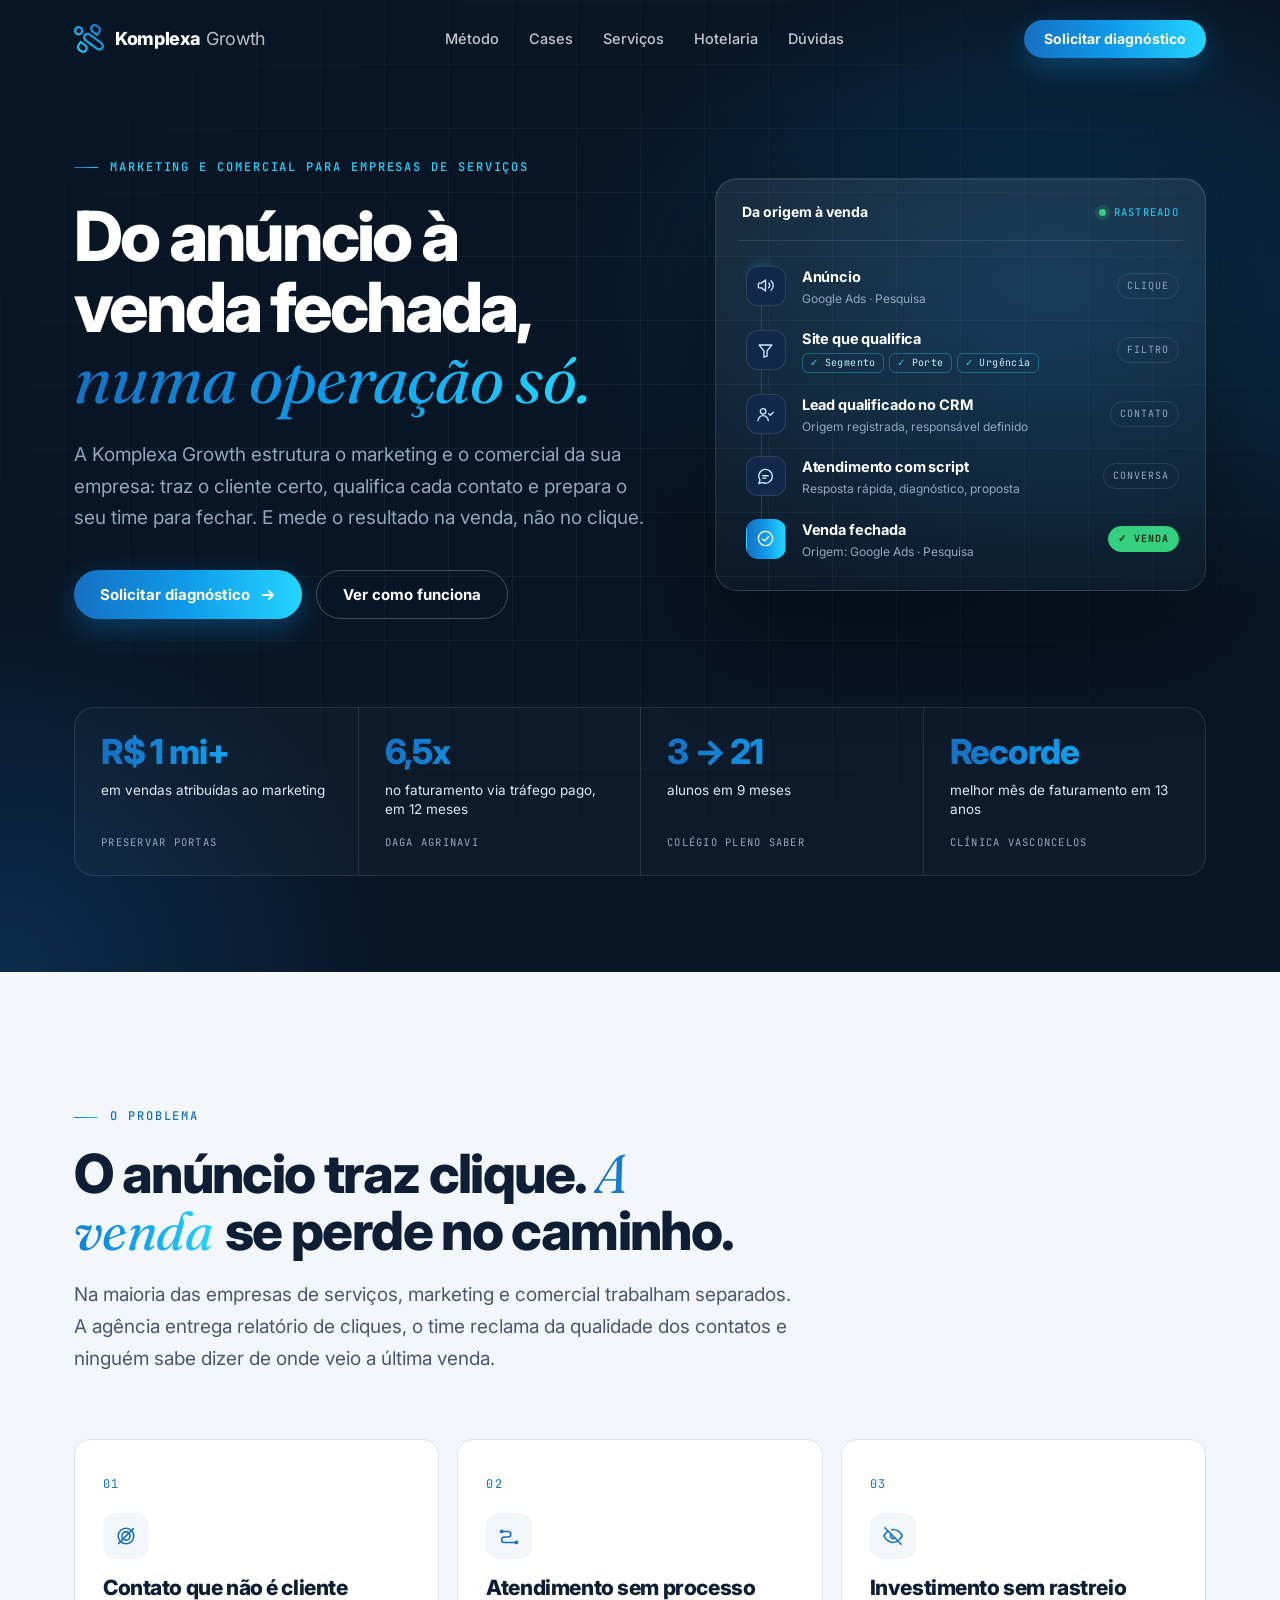
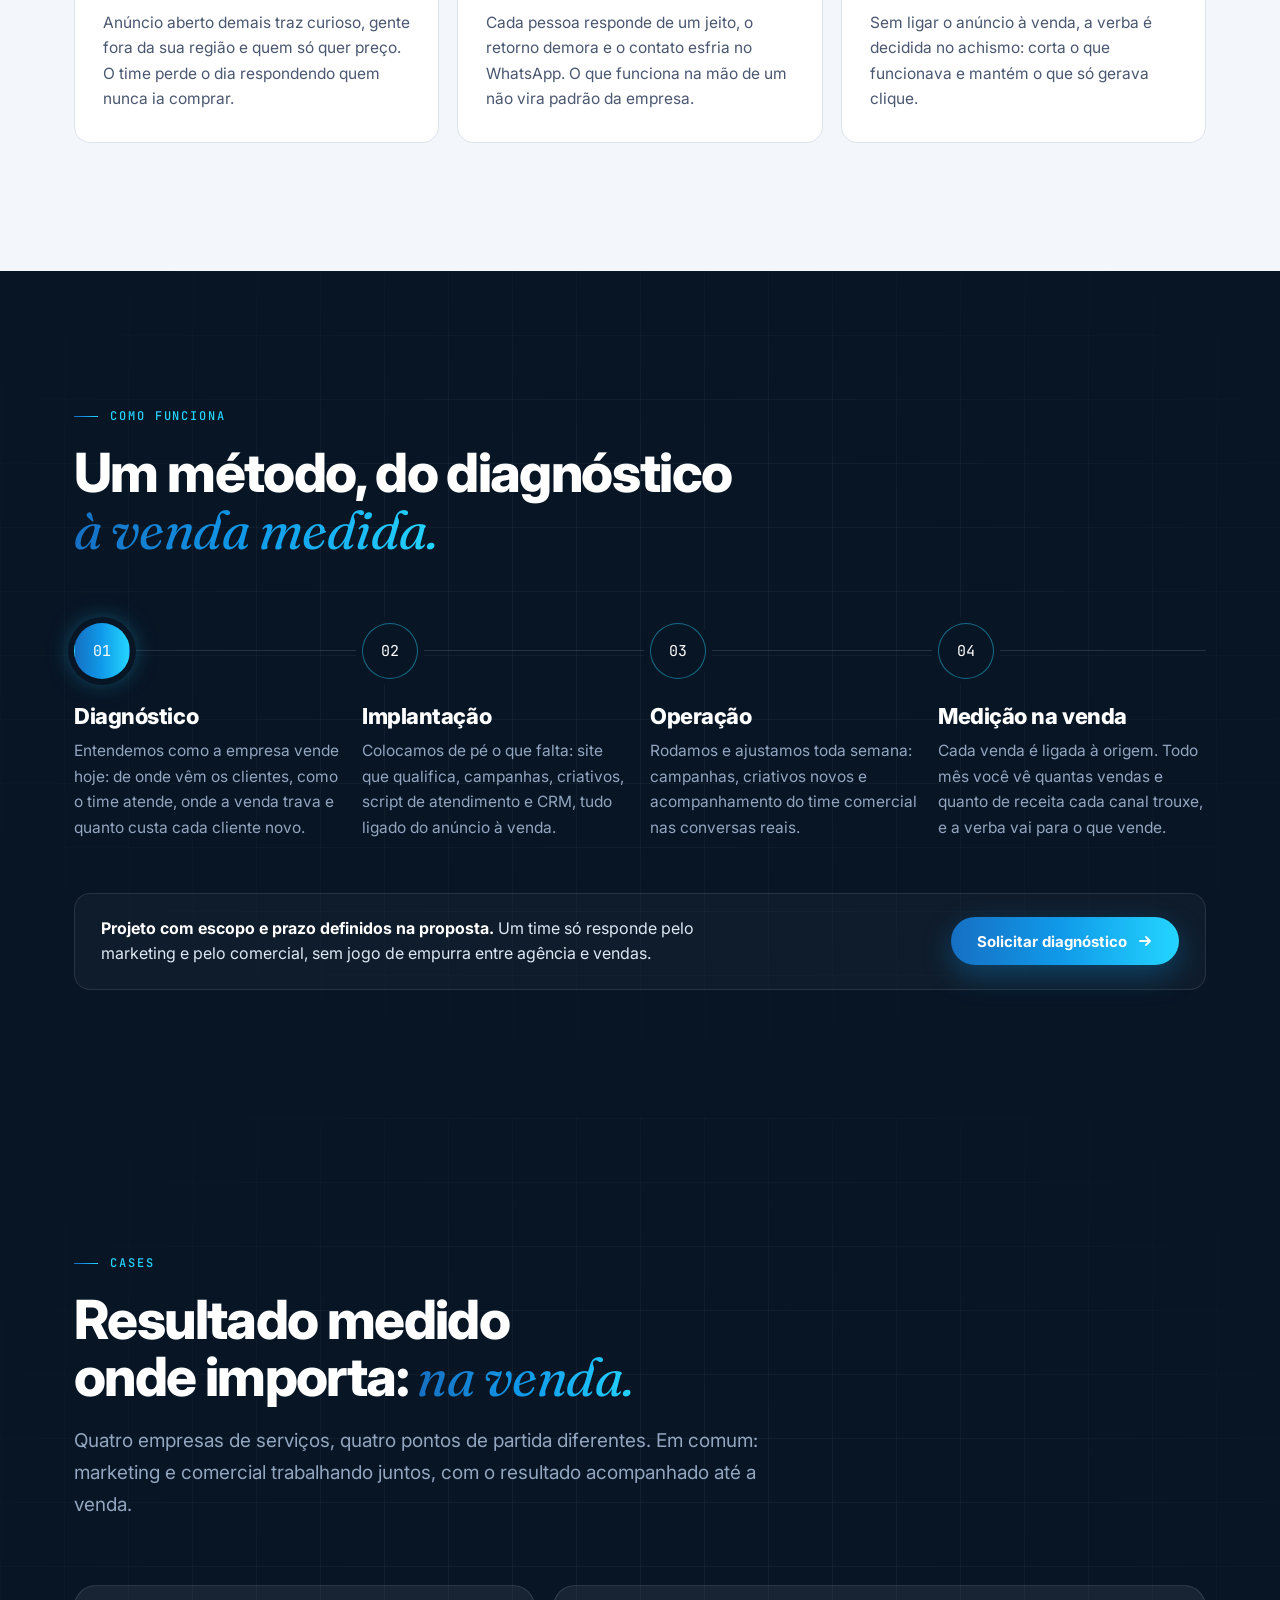
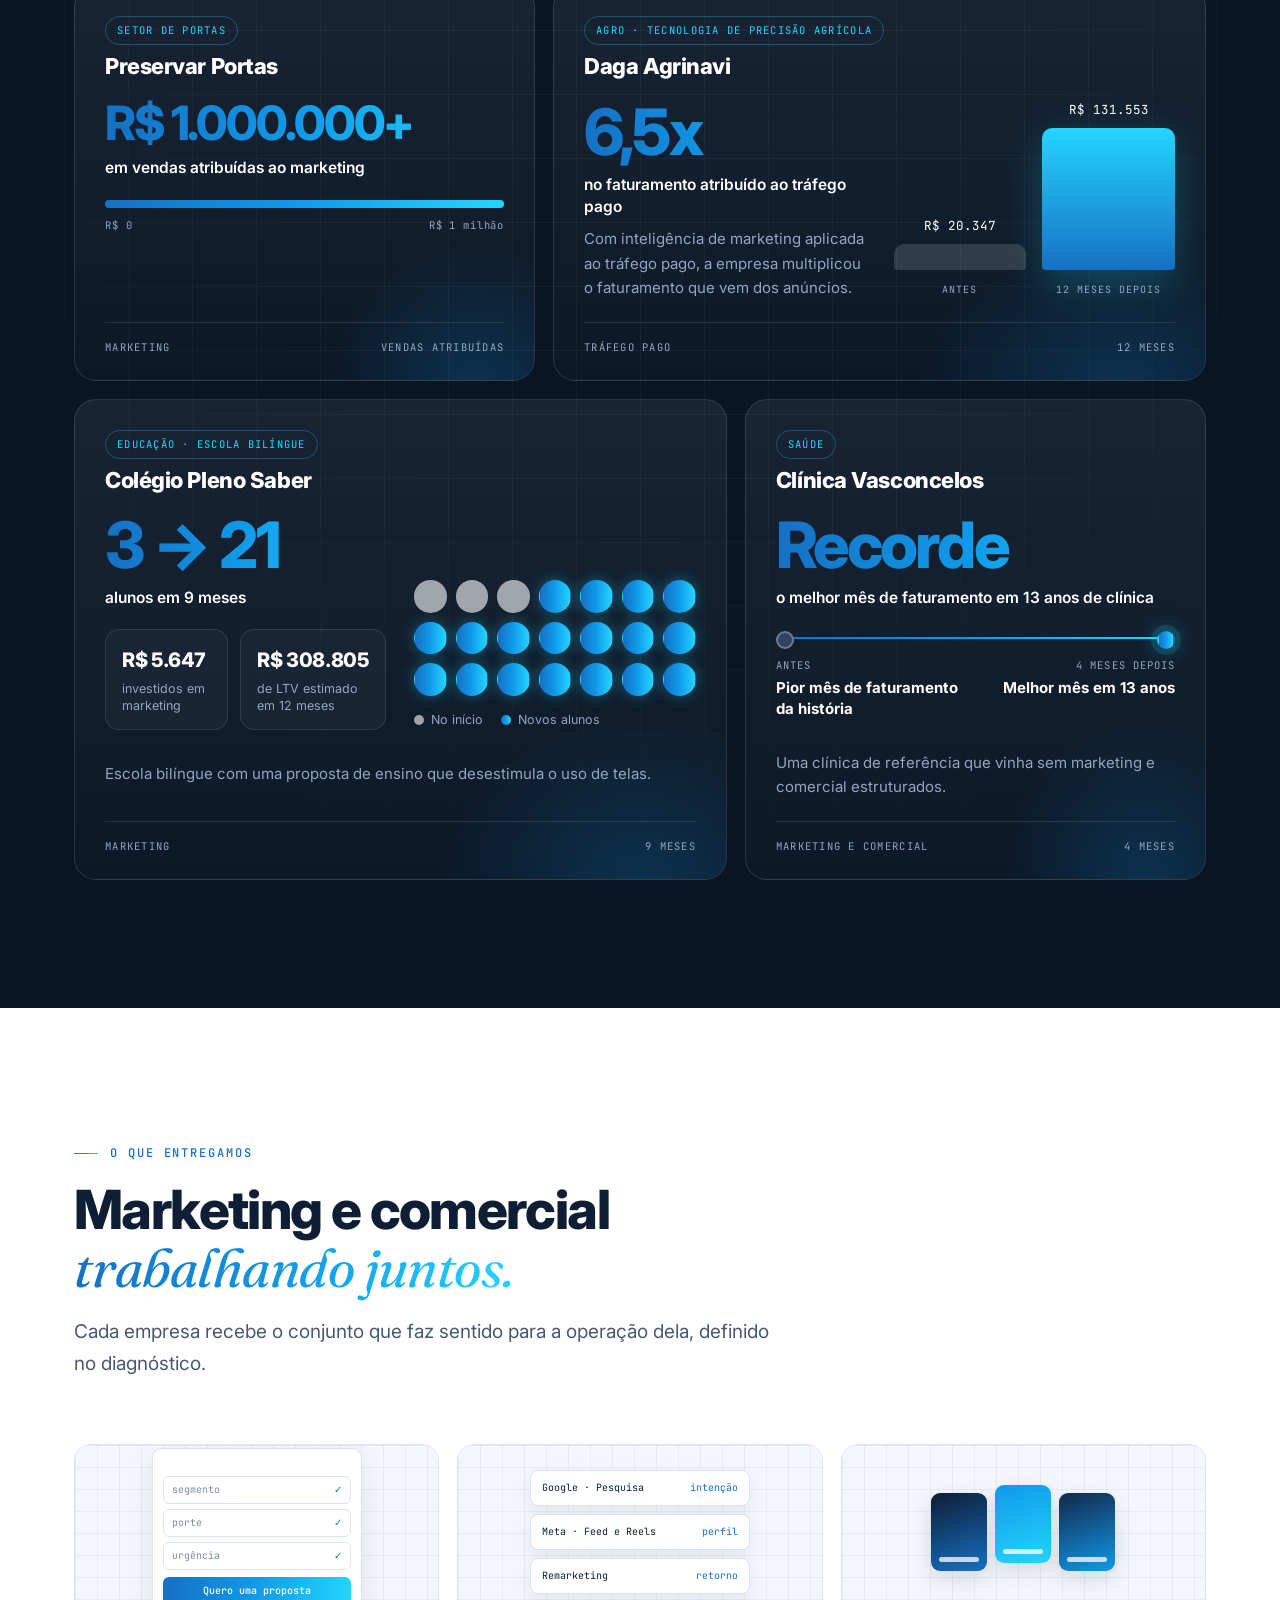
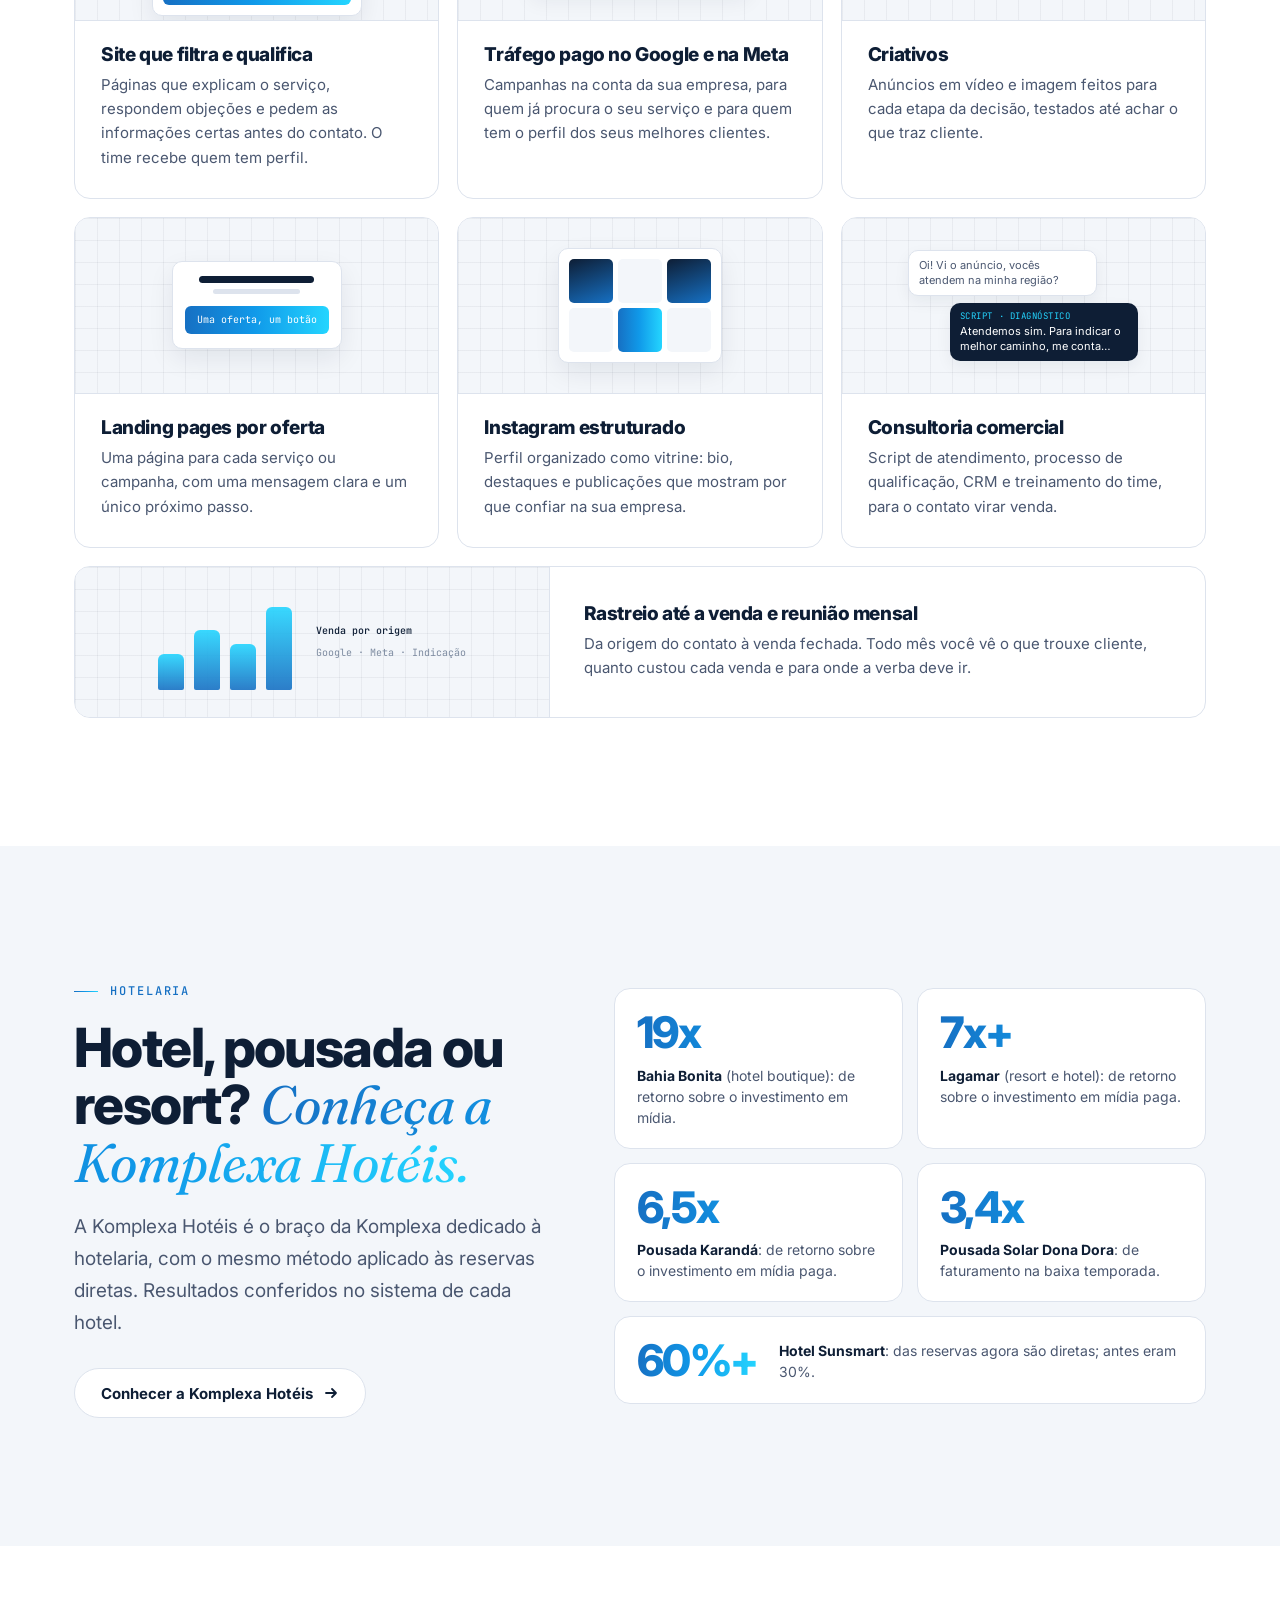
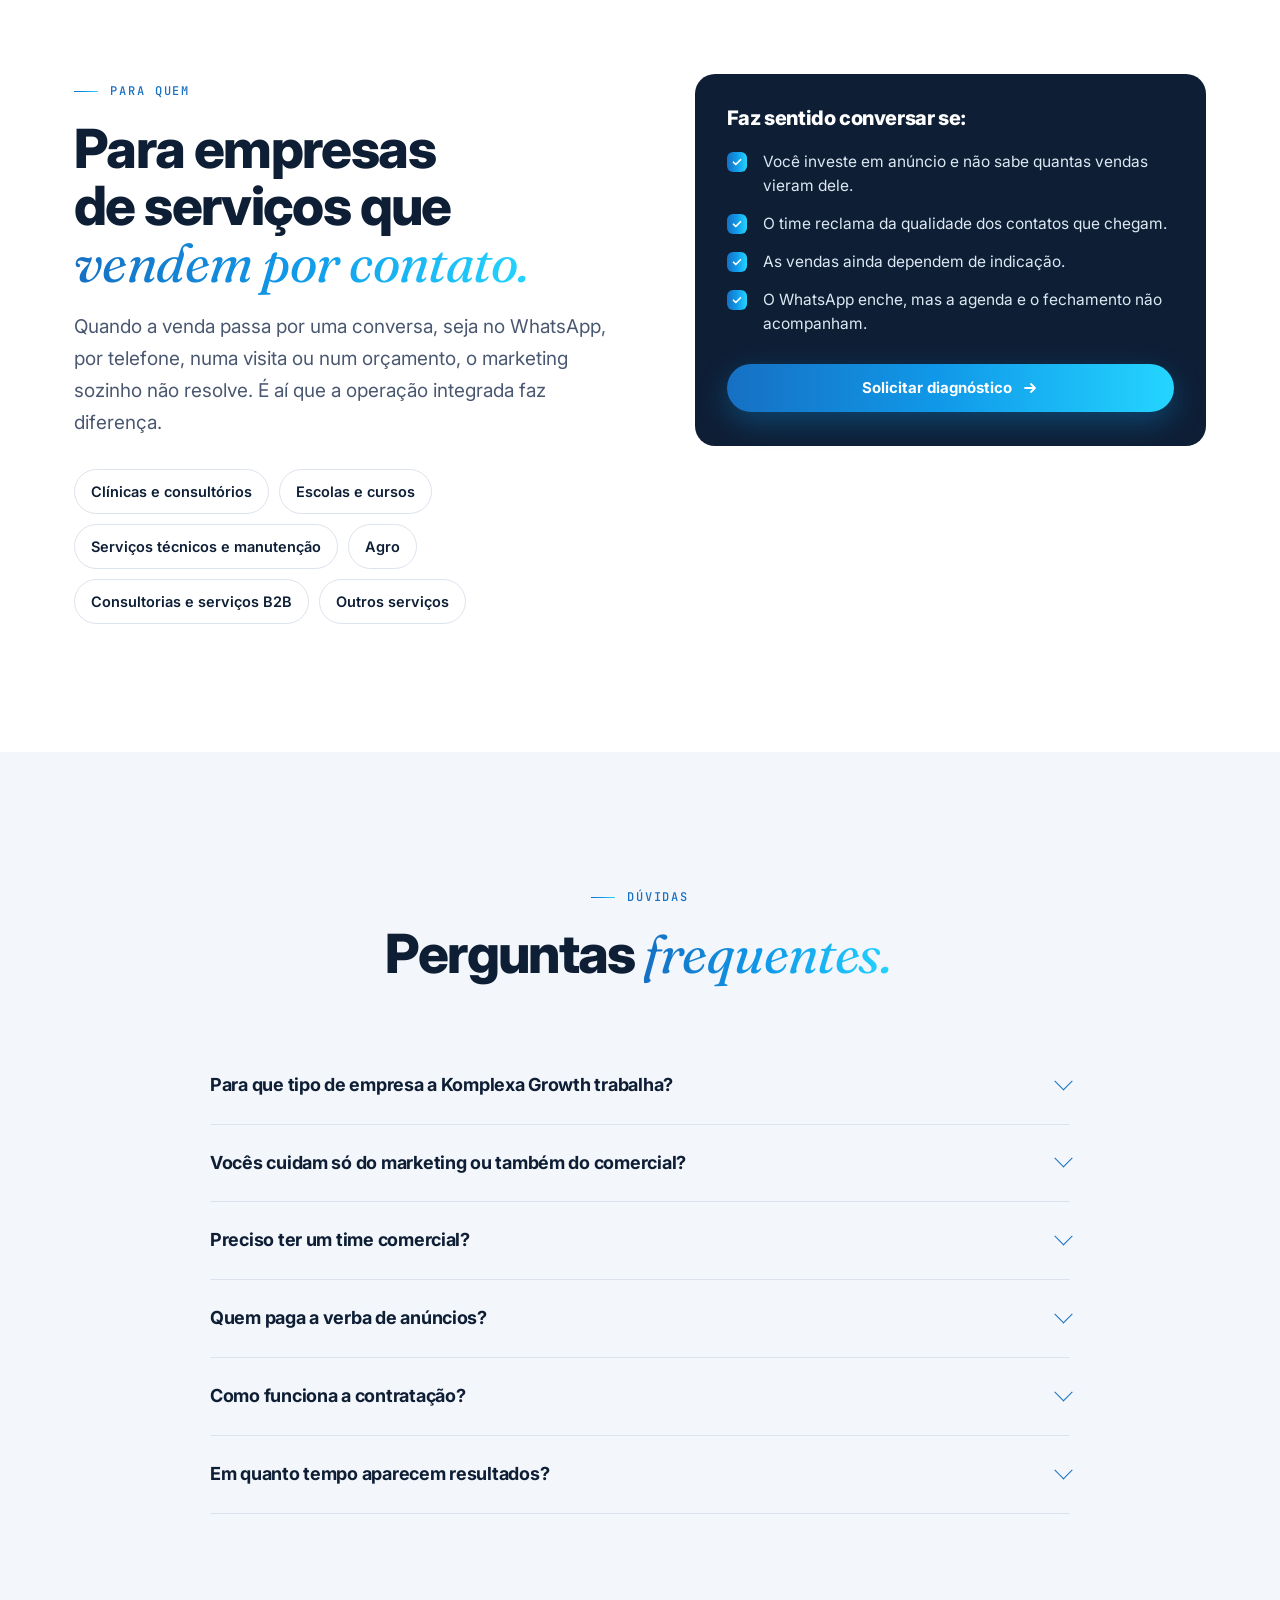
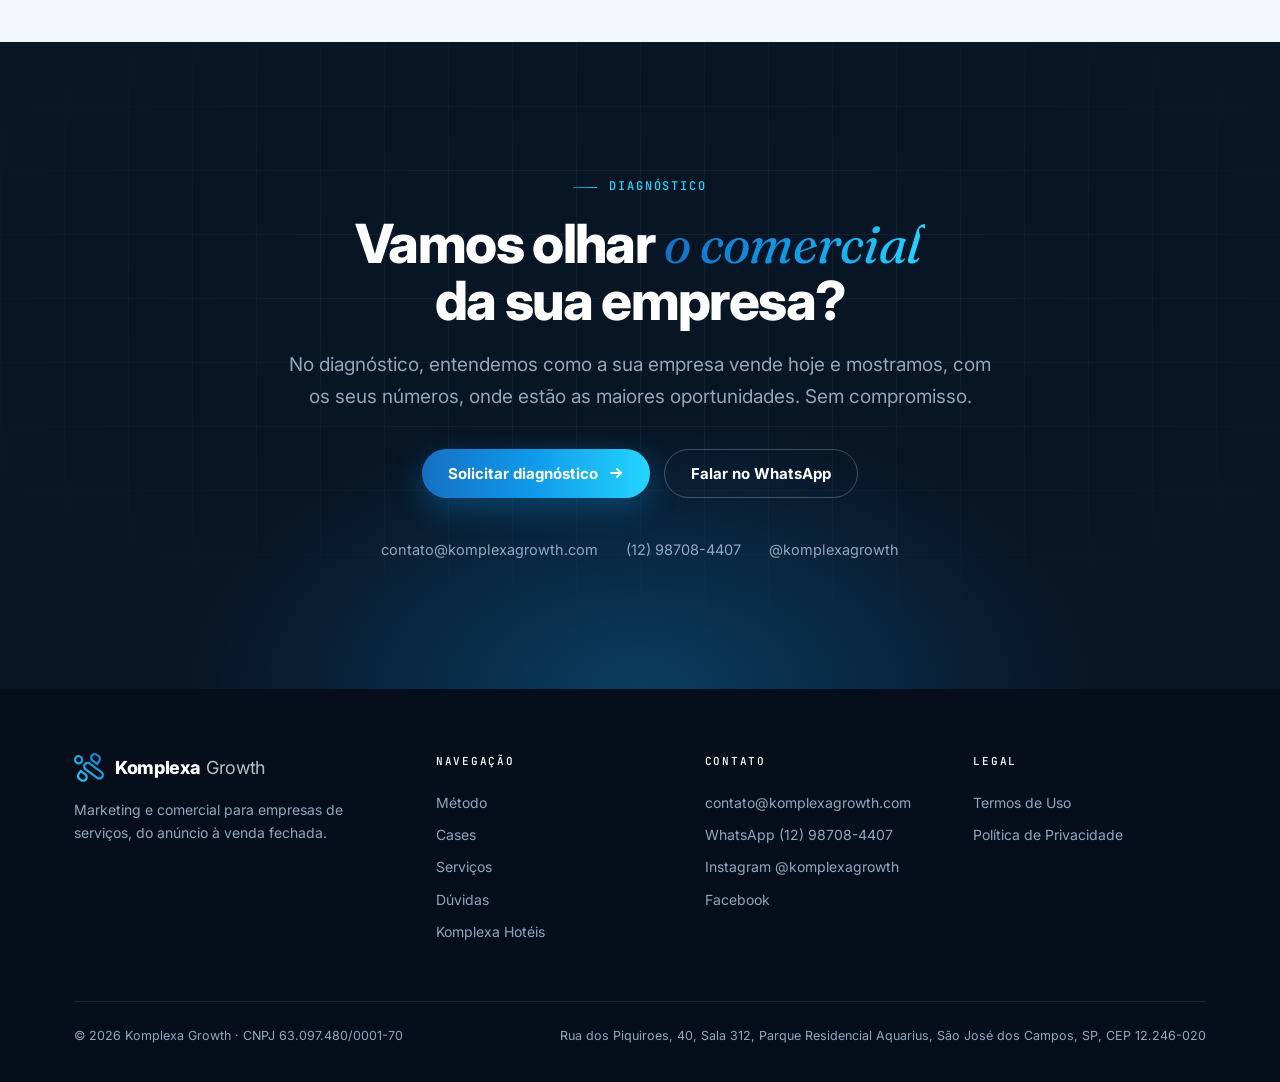
==== commit d74b5ed5: "Cases em bento com visualização própria, faixa de resultados no topo, números que contam, método que" ====
--- a/index.html
+++ b/index.html
@@ -154,13 +154,13 @@
 <header class="hdr">
   <div class="wrap">
     <a class="logo" href="#topo" aria-label="Komplexa Growth, início"><svg viewBox="0 0 100 97" aria-hidden="true"><defs><linearGradient id="lgh" gradientUnits="userSpaceOnUse" x1="0" y1="97" x2="100" y2="0"><stop offset="0" stop-color="#24D5FF"/><stop offset="1" stop-color="#1670C3"/></linearGradient></defs><g fill="url(#lgh)"><path d="M45.8247 36.6514C47.5271 36.6514 49.1676 37.1817 50.5604 38.211L89.22 66.5651C90.9533 67.844 92.0985 69.7156 92.439 71.8679C92.7795 74.0202 92.2533 76.1413 90.9843 77.8881C89.4366 80.0092 87.0842 81.2257 84.4533 81.2257C81.8223 81.2257 81.1104 80.6954 79.7176 79.6661L41.0581 51.3119C39.3247 50.033 38.1795 48.1615 37.839 46.0092C37.4985 43.8569 38.0247 41.7358 39.2938 39.989C40.8414 37.8679 43.1938 36.6514 45.8247 36.6514ZM45.8247 29.1651C41.0581 29.1651 36.3223 31.3798 33.289 35.5908C28.2747 42.5468 29.7914 52.3101 36.6938 57.3633L75.3533 85.7174C78.1081 87.745 81.2962 88.7119 84.4533 88.7119C89.22 88.7119 93.9557 86.4973 96.989 82.2862C102.003 75.3303 100.487 65.567 93.5842 60.5138L54.9247 32.1596C52.17 30.1321 48.9819 29.1651 45.8247 29.1651Z"/><path d="M69.1938 7.48624C70.8961 7.48624 72.5366 8.01651 73.9295 9.04587L79.47 13.1009C83.0604 15.7211 83.8652 20.8055 81.2342 24.4239L76.4985 30.9743L64.4581 22.1468C60.8676 19.5266 60.0628 14.4422 62.6938 10.8239C64.2414 8.70275 66.5938 7.48624 69.2247 7.48624M69.1938 0C64.4271 0 59.6914 2.21468 56.658 6.42569C51.6438 13.3816 53.1604 23.145 60.0628 28.1982L78.108 41.4239L87.2081 28.822C92.2223 21.8661 90.7057 12.1027 83.8033 7.04954L78.2628 2.99449C75.508 0.966969 72.32 0 69.1628 0H69.1938Z"/><path d="M15.4914 14.4422C17.1938 14.4422 18.8342 14.9725 20.2271 16.0018C21.9604 17.2807 23.1057 19.1523 23.4462 21.3046C23.7866 23.4569 23.2604 25.578 21.9914 27.3248C20.4438 29.4459 18.0914 30.6624 15.4604 30.6624C12.8295 30.6624 12.1176 30.1321 10.7247 29.1028C8.9914 27.8239 7.84615 25.9523 7.50568 23.8C7.1652 21.6477 7.69139 19.5266 8.96044 17.7798C10.5081 15.6587 12.8604 14.4422 15.4914 14.4422ZM15.4914 6.95597C10.7247 6.95597 5.98901 9.17064 2.95567 13.3817C-2.05861 20.3376 -0.541946 30.1009 6.36043 35.1541C9.1152 37.1817 12.3033 38.1486 15.4604 38.1486C20.2271 38.1486 24.9628 35.9339 27.9962 31.7229C33.0104 24.767 31.4938 15.0037 24.5914 9.95046C21.8366 7.92294 18.6485 6.95597 15.4914 6.95597Z"/><path d="M23.3533 65.3174L35.3937 74.145C38.9842 76.7652 39.789 81.8495 37.158 85.4679C35.6104 87.589 33.258 88.8055 30.6271 88.8055C27.9961 88.8055 27.2842 88.2752 25.8914 87.2459L20.3509 83.1908C16.7604 80.5706 15.9557 75.4863 18.5866 71.8679L23.3223 65.3174M21.7128 54.8367L12.6128 67.4385C7.59851 74.3945 9.11518 84.1578 16.0176 89.211L21.558 93.2661C24.3128 95.2936 27.5009 96.2606 30.658 96.2606C35.4247 96.2606 40.1604 94.0459 43.1937 89.8349C48.208 82.8789 46.6914 73.1156 39.789 68.0624L21.7438 54.8367H21.7128Z"/></g></svg><span class="logo-txt"><b>Komplexa</b><span>Growth</span></span></a>
-    <nav class="nav" aria-label="Principal"><a href="#metodo">Método</a><a href="#servicos">Serviços</a><a href="#cases">Cases</a><a href="#hotelaria">Hotelaria</a><a href="#duvidas">Dúvidas</a></nav>
+    <nav class="nav" aria-label="Principal"><a href="#metodo">Método</a><a href="#cases">Cases</a><a href="#servicos">Serviços</a><a href="#hotelaria">Hotelaria</a><a href="#duvidas">Dúvidas</a></nav>
     <a class="btn btn-primary hdr-cta" href="https://komplexa-pricing.vercel.app/f/komplexagrowth?utm_source=komplexagrowth&amp;utm_medium=site&amp;utm_content=header" target="_blank" rel="noopener">Solicitar diagnóstico</a>
     <button class="burger" type="button" aria-label="Abrir menu" aria-expanded="false" aria-controls="mnav"><span></span></button>
   </div>
 </header>
 <nav class="mnav" id="mnav" aria-label="Menu">
-  <a href="#metodo">Método</a><a href="#servicos">Serviços</a><a href="#cases">Cases</a><a href="#hotelaria">Hotelaria</a><a href="#duvidas">Dúvidas</a>
+  <a href="#metodo">Método</a><a href="#cases">Cases</a><a href="#servicos">Serviços</a><a href="#hotelaria">Hotelaria</a><a href="#duvidas">Dúvidas</a>
   <a class="btn btn-primary" href="https://komplexa-pricing.vercel.app/f/komplexagrowth?utm_source=komplexagrowth&amp;utm_medium=site&amp;utm_content=menu" target="_blank" rel="noopener">Solicitar diagnóstico <svg viewBox="0 0 16 16" fill="none" stroke="currentColor" stroke-width="1.8" stroke-linecap="round" stroke-linejoin="round" aria-hidden="true"><path d="M3 8h10M9 4l4 4-4 4"/></svg></a>
 </nav>
 
@@ -182,6 +182,14 @@
       <ol class="steps"><li class="st"><span class="ic"><svg viewBox="0 0 24 24" aria-hidden="true"><path d="M3 10v4a1 1 0 001 1h3l5 4V5L7 9H4a1 1 0 00-1 1z"/><path d="M16 9a4 4 0 010 6"/><path d="M19 6a8 8 0 010 12"/></svg></span><div><b>Anúncio</b><small>Google Ads · Pesquisa</small></div><span class="tag">clique</span></li><li class="st"><span class="ic"><svg viewBox="0 0 24 24" aria-hidden="true"><path d="M4 5h16l-6 7.5V19l-4 1.5v-8L4 5z"/></svg></span><div><b>Site que qualifica</b><small><span class="chip">Segmento</span><span class="chip">Porte</span><span class="chip">Urgência</span></small></div><span class="tag">filtro</span></li><li class="st"><span class="ic"><svg viewBox="0 0 24 24" aria-hidden="true"><circle cx="9" cy="8" r="3.5"/><path d="M2.5 20a6.5 6.5 0 0113 0"/><path d="M16 11l2 2 4-4"/></svg></span><div><b>Lead qualificado no CRM</b><small>Origem registrada, responsável definido</small></div><span class="tag">contato</span></li><li class="st"><span class="ic"><svg viewBox="0 0 24 24" aria-hidden="true"><path d="M20.5 12a8.5 8.5 0 01-12.4 7.5L3.5 21l1.6-4.5A8.5 8.5 0 1120.5 12z"/><path d="M8.5 11h7M8.5 14h4"/></svg></span><div><b>Atendimento com script</b><small>Resposta rápida, diagnóstico, proposta</small></div><span class="tag">conversa</span></li><li class="st win"><span class="ic"><svg viewBox="0 0 24 24" aria-hidden="true"><circle cx="12" cy="12" r="9"/><path d="M8 12.5l2.7 2.7L16 9.5"/></svg></span><div><b>Venda fechada</b><small>Origem: Google Ads · Pesquisa</small></div><span class="tag ok">✓ venda</span></li></ol>
     </div>
   </div>
+  <div class="wrap prova-wrap" aria-label="Resultados de clientes">
+    <div class="prova-grid" data-rv>
+      <a class="pv" href="#case-preservar"><b>R$ 1 mi+</b><span>em vendas atribuídas ao marketing</span><em>Preservar Portas</em></a>
+      <a class="pv" href="#case-daga"><b><span class="cnt" data-to="6.5" data-dec="1" data-suf="x">6,5x</span></b><span>no faturamento via tráfego pago, em 12 meses</span><em>Daga Agrinavi</em></a>
+      <a class="pv" href="#case-pleno"><b>3 → <span class="cnt" data-from="3" data-to="21">21</span></b><span>alunos em 9 meses</span><em>Colégio Pleno Saber</em></a>
+      <a class="pv" href="#case-vasconcelos"><b>Recorde</b><span>melhor mês de faturamento em 13 anos</span><em>Clínica Vasconcelos</em></a>
+    </div>
+  </div>
 </section>
 
 <section class="soft" id="problema">
@@ -214,6 +222,69 @@
     <div class="metodo-nota" data-rv>
       <p><b>Projeto com escopo e prazo definidos na proposta.</b> Um time só responde pelo marketing e pelo comercial, sem jogo de empurra entre agência e vendas.</p>
       <a class="btn btn-primary" href="https://komplexa-pricing.vercel.app/f/komplexagrowth?utm_source=komplexagrowth&amp;utm_medium=site&amp;utm_content=metodo" target="_blank" rel="noopener">Solicitar diagnóstico <svg viewBox="0 0 16 16" fill="none" stroke="currentColor" stroke-width="1.8" stroke-linecap="round" stroke-linejoin="round" aria-hidden="true"><path d="M3 8h10M9 4l4 4-4 4"/></svg></a>
+    </div>
+  </div>
+</section>
+
+<section class="dark grid-bg" id="cases">
+  <div class="wrap">
+    <div class="sec-head">
+      <span class="eyebrow" data-rv>Cases</span>
+      <h2 data-rv="2">Resultado medido onde importa: <em>na venda.</em></h2>
+      <p class="lead" data-rv="3">Quatro empresas de serviços, quatro pontos de partida diferentes. Em comum: marketing e comercial trabalhando juntos, com o resultado acompanhado até a venda.</p>
+    </div>
+    <div class="bento">
+      <article class="cs cs-pp" id="case-preservar" data-rv="1">
+        <header class="cs-h"><span class="cs-chip">Setor de portas</span><h3>Preservar Portas</h3></header>
+        <div><div class="cs-big"><span class="cnt" data-to="1000000" data-pre="R$ " data-suf="+">R$ 1.000.000+</span></div>
+          <p class="cs-lbl">em vendas atribuídas ao marketing</p></div>
+        <div class="meter-w"><div class="meter"><i></i></div><div class="meter-l"><span>R$ 0</span><span>R$ 1 milhão</span></div></div>
+        <footer class="cs-f"><span>Marketing</span><span>Vendas atribuídas</span></footer>
+      </article>
+      <article class="cs cs-dg" id="case-daga" data-rv="2">
+        <header class="cs-h"><span class="cs-chip">Agro · tecnologia de precisão agrícola</span><h3>Daga Agrinavi</h3></header>
+        <div class="cs-row">
+          <div>
+            <div class="cs-big"><span class="cnt" data-to="6.5" data-dec="1" data-suf="x">6,5x</span></div>
+            <p class="cs-lbl">no faturamento atribuído ao tráfego pago</p>
+            <p class="cs-t">Com inteligência de marketing aplicada ao tráfego pago, a empresa multiplicou o faturamento que vem dos anúncios.</p>
+          </div>
+          <div class="bars" role="img" aria-label="Faturamento atribuído ao tráfego pago: de R$ 20.347 para R$ 131.553 em 12 meses">
+            <div class="bar" style="--h:15.5%"><span class="v">R$ 20.347</span><i></i><span class="l">Antes</span></div>
+            <div class="bar dep" style="--h:100%"><span class="v">R$ 131.553</span><i></i><span class="l">12 meses depois</span></div>
+          </div>
+        </div>
+        <footer class="cs-f"><span>Tráfego pago</span><span>12 meses</span></footer>
+      </article>
+      <article class="cs cs-ps" id="case-pleno" data-rv="1">
+        <header class="cs-h"><span class="cs-chip">Educação · escola bilíngue</span><h3>Colégio Pleno Saber</h3></header>
+        <div class="cs-row">
+          <div>
+            <div class="cs-big">3 → <span class="cnt" data-from="3" data-to="21">21</span></div>
+            <p class="cs-lbl">alunos em 9 meses</p>
+            <div class="duo">
+              <div><b><span class="cnt" data-to="5647" data-pre="R$ ">R$ 5.647</span></b><span>investidos em marketing</span></div>
+              <div><b><span class="cnt" data-to="308832" data-pre="R$ ">R$ 308.832</span></b><span>de LTV estimado em 12 meses</span></div>
+            </div>
+          </div>
+          <div>
+            <div class="seats" role="img" aria-label="3 alunos no início e 18 novos, 21 no total"><i class="seat base" style="--i:0"></i><i class="seat base" style="--i:0"></i><i class="seat base" style="--i:0"></i><i class="seat novo" style="--i:0"></i><i class="seat novo" style="--i:1"></i><i class="seat novo" style="--i:2"></i><i class="seat novo" style="--i:3"></i><i class="seat novo" style="--i:4"></i><i class="seat novo" style="--i:5"></i><i class="seat novo" style="--i:6"></i><i class="seat novo" style="--i:7"></i><i class="seat novo" style="--i:8"></i><i class="seat novo" style="--i:9"></i><i class="seat novo" style="--i:10"></i><i class="seat novo" style="--i:11"></i><i class="seat novo" style="--i:12"></i><i class="seat novo" style="--i:13"></i><i class="seat novo" style="--i:14"></i><i class="seat novo" style="--i:15"></i><i class="seat novo" style="--i:16"></i><i class="seat novo" style="--i:17"></i></div>
+            <div class="seats-leg"><span><i class="lg-base"></i>No início</span><span><i class="lg-novo"></i>Novos alunos</span></div>
+          </div>
+        </div>
+        <p class="cs-t">Escola bilíngue com uma proposta de ensino que desestimula o uso de telas.</p>
+        <footer class="cs-f"><span>Marketing</span><span>9 meses</span></footer>
+      </article>
+      <article class="cs cs-cv" id="case-vasconcelos" data-rv="2">
+        <header class="cs-h"><span class="cs-chip">Saúde</span><h3>Clínica Vasconcelos</h3></header>
+        <div><div class="cs-big">Recorde</div><p class="cs-lbl">o melhor mês de faturamento em 13 anos de clínica</p></div>
+        <div class="tl">
+          <div class="tl-n"><small>Antes</small><b>Pior mês de faturamento da história</b></div>
+          <div class="tl-n fim"><small>4 meses depois</small><b>Melhor mês em 13 anos</b></div>
+        </div>
+        <p class="cs-t">Uma clínica de referência que vinha sem marketing e comercial estruturados.</p>
+        <footer class="cs-f"><span>Marketing e comercial</span><span>4 meses</span></footer>
+      </article>
     </div>
   </div>
 </section>
@@ -244,40 +315,6 @@
   </div>
 </section>
 
-<section class="dark grid-bg" id="cases">
-  <div class="wrap">
-    <div class="sec-head">
-      <span class="eyebrow" data-rv>Cases</span>
-      <h2 data-rv="2">Resultados de <em>empresas de serviços.</em></h2>
-    </div>
-    <div class="cases">
-      <article class="case" data-rv="1">
-        <div class="case-top"><span class="case-nome">Daga Agrinavi</span><span class="case-seg">Tecnologia de precisão agrícola</span></div>
-        <span class="case-num">6,5x</span>
-        <p>no faturamento atribuído ao tráfego pago: de R$ 20.347 para R$ 131.553.</p>
-        <span class="per">Em 12 meses</span>
-      </article>
-      <article class="case" data-rv="2">
-        <div class="case-top"><span class="case-nome">Preservar Portas</span><span class="case-seg">Setor de portas</span></div>
-        <span class="case-num">R$ 1 mi+</span>
-        <p>em vendas atribuídas ao marketing.</p>
-        
-      </article>
-      <article class="case" data-rv="1">
-        <div class="case-top"><span class="case-nome">Clínica Vasconcelos</span><span class="case-seg">Saúde</span></div>
-        <span class="case-num">Melhor mês</span>
-        <p>de faturamento em 13 anos de história, depois de sair do pior mês da clínica, com marketing e comercial estruturados.</p>
-        <span class="per">Após 4 meses de implementação</span>
-      </article>
-      <article class="case" data-rv="2">
-        <div class="case-top"><span class="case-nome">Colégio Pleno Saber</span><span class="case-seg">Escola bilíngue</span></div>
-        <span class="case-num">3 → 21</span>
-        <p>alunos, com R$ 5.647 investidos em marketing e LTV estimado de R$ 308.832.</p>
-        <span class="per">Em 9 meses</span>
-      </article>
-    </div>
-  </div>
-</section>
 
 <section class="soft" id="hotelaria">
   <div class="wrap">
@@ -288,7 +325,7 @@
         <p class="lead" data-rv="3">A Komplexa Hotéis é o braço da Komplexa dedicado à hotelaria, com o mesmo método aplicado às reservas diretas. Resultados conferidos no sistema de cada hotel.</p>
         <a class="btn btn-line" href="https://komplexahoteis.com/" target="_blank" rel="noopener" data-rv="4">Conhecer a Komplexa Hotéis <svg viewBox="0 0 16 16" fill="none" stroke="currentColor" stroke-width="1.8" stroke-linecap="round" stroke-linejoin="round" aria-hidden="true"><path d="M3 8h10M9 4l4 4-4 4"/></svg></a>
       </div>
-      <div class="hot-stats"><div class="hs" data-rv="1"><b>19x</b><span><strong>Bahia Bonita</strong> (hotel boutique): de retorno sobre o investimento em mídia.</span></div><div class="hs" data-rv="2"><b>7x+</b><span><strong>Lagamar</strong> (resort e hotel): de retorno sobre o investimento em mídia paga.</span></div><div class="hs" data-rv="3"><b>6,5x</b><span><strong>Pousada Karandá</strong>: de retorno sobre o investimento em mídia paga.</span></div><div class="hs" data-rv="1"><b>3,4x</b><span><strong>Pousada Solar Dona Dora</strong>: de faturamento na baixa temporada.</span></div><div class="hs full" data-rv="2"><b>60%+</b><span><strong>Hotel Sunsmart</strong>: das reservas agora são diretas; antes eram 30%.</span></div></div>
+      <div class="hot-stats"><div class="hs" data-rv="1"><b><span class="cnt" data-to="19" data-dec="0" data-suf="x">19x</span></b><span><strong>Bahia Bonita</strong> (hotel boutique): de retorno sobre o investimento em mídia.</span></div><div class="hs" data-rv="2"><b><span class="cnt" data-to="7" data-dec="0" data-suf="x+">7x+</span></b><span><strong>Lagamar</strong> (resort e hotel): de retorno sobre o investimento em mídia paga.</span></div><div class="hs" data-rv="3"><b><span class="cnt" data-to="6.5" data-dec="1" data-suf="x">6,5x</span></b><span><strong>Pousada Karandá</strong>: de retorno sobre o investimento em mídia paga.</span></div><div class="hs" data-rv="1"><b><span class="cnt" data-to="3.4" data-dec="1" data-suf="x">3,4x</span></b><span><strong>Pousada Solar Dona Dora</strong>: de faturamento na baixa temporada.</span></div><div class="hs full" data-rv="2"><b><span class="cnt" data-to="60" data-dec="0" data-suf="%+">60%+</span></b><span><strong>Hotel Sunsmart</strong>: das reservas agora são diretas; antes eram 30%.</span></div></div>
     </div>
   </div>
 </section>
@@ -347,7 +384,7 @@
       </div>
       <div class="ft-col">
         <h4>Navegação</h4>
-        <a href="#metodo">Método</a><a href="#servicos">Serviços</a><a href="#cases">Cases</a><a href="#duvidas">Dúvidas</a>
+        <a href="#metodo">Método</a><a href="#cases">Cases</a><a href="#servicos">Serviços</a><a href="#duvidas">Dúvidas</a>
         <a href="https://komplexahoteis.com/" target="_blank" rel="noopener">Komplexa Hotéis</a>
       </div>
       <div class="ft-col">
--- a/assets/css/site.css
+++ b/assets/css/site.css
@@ -91,11 +91,11 @@
 .mnav .btn{margin-top:22px;font-size:16px}
 
 /* ---------- hero ---------- */
-.hero{min-height:100vh;min-height:100svh;display:flex;align-items:center;padding:150px 0 96px;overflow:hidden}
+.hero{min-height:100vh;min-height:100svh;display:flex;flex-direction:column;justify-content:center;padding:150px 0 96px;overflow:hidden}
 .hero::after{content:'';position:absolute;inset:0;pointer-events:none;
   background:radial-gradient(ellipse 55% 50% at 82% 30%,rgba(16,153,233,.22),transparent 70%),
              radial-gradient(ellipse 45% 55% at 0% 100%,rgba(22,112,195,.25),transparent 70%)}
-.hero-grid{display:grid;grid-template-columns:1.08fr .92fr;gap:64px;align-items:center;position:relative;z-index:2}
+.hero-grid{width:100%;display:grid;grid-template-columns:1.08fr .92fr;gap:64px;align-items:center;position:relative;z-index:2}
 .hero h1{font-size:clamp(40px,5.4vw,72px);letter-spacing:-.045em;line-height:1.03;margin:24px 0 24px;max-width:14ch}
 .hero .lead{max-width:54ch}
 .hero-ctas{display:flex;gap:14px;flex-wrap:wrap;margin-top:36px}
@@ -141,11 +141,13 @@
 
 /* ---------- método ---------- */
 .metodo{display:grid;grid-template-columns:repeat(4,1fr);gap:20px;position:relative;z-index:2}
-.metodo::before{content:'';position:absolute;left:0;right:0;top:27px;height:1px;background:linear-gradient(90deg,rgba(36,213,255,.6),rgba(22,112,195,.25))}
+.metodo::before{content:'';position:absolute;left:0;right:0;top:27px;height:1px;background:rgba(255,255,255,.12)}
+.metodo::after{content:'';position:absolute;left:0;right:0;top:26px;height:3px;border-radius:3px;background:var(--grad);transform-origin:left;transform:scaleX(var(--p,1));box-shadow:0 0 14px rgba(36,213,255,.5);transition:transform .25s linear}
 .passo{position:relative}
 .passo .num{width:56px;height:56px;border-radius:50%;display:grid;place-items:center;font-family:var(--f-mono);font-size:15px;color:#fff;
-  background:var(--deep);border:1px solid rgba(36,213,255,.45);box-shadow:0 0 0 6px var(--deep);position:relative;z-index:2}
-.passo:last-child .num{background:var(--grad);border-color:transparent}
+  background:var(--deep);border:1px solid rgba(36,213,255,.45);box-shadow:0 0 0 6px var(--deep);position:relative;z-index:2;
+  transition:background .5s,border-color .5s,box-shadow .5s}
+.passo.ok .num{background:var(--grad);border-color:transparent;box-shadow:0 0 0 6px var(--deep),0 0 24px rgba(36,213,255,.5)}
 .passo h3{font-size:22px;letter-spacing:-.02em;margin:26px 0 10px}
 .passo p{font-size:15.5px;line-height:1.66;color:var(--on-dark-2)}
 .metodo-nota{position:relative;z-index:2;margin-top:52px;display:flex;align-items:center;justify-content:space-between;gap:24px;flex-wrap:wrap;
@@ -199,20 +201,92 @@
 .m-rast .lg{margin-left:14px;display:flex;flex-direction:column;gap:6px;align-self:center;font-size:10px;color:var(--muted)}
 .m-rast .lg b{color:var(--ink);font-weight:500}
 
-/* ---------- cases ---------- */
-.cases{display:grid;grid-template-columns:repeat(2,1fr);gap:18px;position:relative;z-index:2}
-.case{border:1px solid rgba(255,255,255,.12);border-radius:20px;padding:30px 30px 28px;
-  background:linear-gradient(180deg,rgba(255,255,255,.06),rgba(255,255,255,.015));display:flex;flex-direction:column;gap:14px}
-.case-top{display:flex;align-items:center;justify-content:space-between;gap:12px;flex-wrap:wrap}
-.case-nome{font-size:20px;font-weight:800;color:#fff;letter-spacing:-.02em}
-.case-seg{font-family:var(--f-mono);font-size:10.5px;letter-spacing:.12em;text-transform:uppercase;color:var(--cyan)}
-.case-num{align-self:flex-start;font-size:clamp(40px,4.4vw,56px);font-weight:800;letter-spacing:-.04em;line-height:1;
-  background:var(--grad);-webkit-background-clip:text;background-clip:text;-webkit-text-fill-color:transparent;margin-top:10px}
-.case p{color:var(--on-dark);font-size:15.5px;line-height:1.6}
-.case .per{font-family:var(--f-mono);font-size:11px;color:var(--on-dark-2);letter-spacing:.08em}
-/* campo a preencher: só no rascunho, some quando o dado real entra */
-.ph{outline:1px dashed rgba(36,213,255,.7);outline-offset:3px;border-radius:4px;-webkit-text-fill-color:currentColor;color:#9fe9ff;background:none}
-.case-num.ph{color:#9fe9ff;font-size:clamp(30px,3vw,40px)}
+/* ---------- prova: faixa de resultados logo abaixo do hero ---------- */
+.prova-wrap{position:relative;z-index:2;width:100%;margin-top:clamp(56px,7vw,88px)}
+.prova-grid{display:grid;grid-template-columns:repeat(4,1fr);border:1px solid var(--hair-dark);border-radius:20px;
+  background:rgba(255,255,255,.025);position:relative;z-index:2;overflow:hidden}
+.pv{padding:26px 26px 24px;border-left:1px solid var(--hair-dark);display:flex;flex-direction:column;gap:6px;transition:background .3s}
+.pv:first-child{border-left:0}
+.pv:hover{background:rgba(255,255,255,.035)}
+.pv b{font-size:clamp(28px,2.7vw,38px);font-weight:800;letter-spacing:-.035em;line-height:1.05;white-space:nowrap;
+  background:var(--grad);-webkit-background-clip:text;background-clip:text;-webkit-text-fill-color:transparent;margin-bottom:4px}
+.pv > span{font-size:13.5px;line-height:1.45;color:var(--on-dark)}
+.pv em{font-style:normal;font-family:var(--f-mono);font-size:10.5px;letter-spacing:.12em;text-transform:uppercase;color:var(--on-dark-2);margin-top:auto;padding-top:8px}
+
+/* ---------- cases: bento, cada case com a sua visualização ---------- */
+.bento{display:grid;grid-template-columns:repeat(12,1fr);gap:18px;position:relative;z-index:2}
+.cs{position:relative;overflow:hidden;border:1px solid rgba(255,255,255,.12);border-radius:22px;padding:30px 30px 24px;
+  background:linear-gradient(180deg,rgba(255,255,255,.065),rgba(255,255,255,.015));display:flex;flex-direction:column;gap:22px;
+  transition:border-color .4s,transform .5s var(--ease)}
+.cs:hover{border-color:rgba(36,213,255,.35)}
+.cs::before{content:'';position:absolute;right:-18%;bottom:-38%;width:62%;height:72%;pointer-events:none;
+  background:radial-gradient(closest-side,rgba(16,153,233,.2),transparent)}
+.cs > *{position:relative}
+.cs-pp{grid-column:span 5}.cs-dg{grid-column:span 7}.cs-ps{grid-column:span 7}.cs-cv{grid-column:span 5}
+.cs-h{display:flex;flex-direction:column;align-items:flex-start;gap:10px}
+.cs-chip{font-family:var(--f-mono);font-size:10.5px;letter-spacing:.12em;text-transform:uppercase;color:var(--cyan);
+  border:1px solid rgba(36,213,255,.3);border-radius:999px;padding:5px 11px}
+.cs h3{font-size:22px;letter-spacing:-.02em}
+.cs-big{font-size:clamp(46px,5vw,68px);font-weight:800;letter-spacing:-.045em;line-height:.98;white-space:nowrap;
+  background:var(--grad);-webkit-background-clip:text;background-clip:text;-webkit-text-fill-color:transparent;padding-bottom:4px}
+.cs-pp .cs-big{font-size:clamp(36px,3.7vw,52px)}
+.cs-lbl{font-size:15.5px;color:#fff;font-weight:600;margin-top:6px;line-height:1.4}
+.cs-t{font-size:15px;line-height:1.62;color:var(--on-dark-2);margin-top:10px}
+.cs-row{display:grid;grid-template-columns:1fr 1fr;gap:28px;align-items:end}
+.cs-f{margin-top:auto;padding-top:16px;border-top:1px solid var(--hair-dark);display:flex;justify-content:space-between;gap:12px;flex-wrap:wrap;
+  font-family:var(--f-mono);font-size:10.5px;letter-spacing:.12em;text-transform:uppercase;color:var(--on-dark-2)}
+
+/* Daga: barras de antes e depois */
+.bars{display:flex;align-items:flex-end;gap:16px;height:200px;padding-bottom:30px}
+.bar{flex:1;height:100%;display:flex;flex-direction:column;justify-content:flex-end;align-items:center;position:relative}
+.bar i{display:block;width:100%;height:var(--h);border-radius:10px 10px 4px 4px;background:rgba(255,255,255,.14);
+  transition:height 1.5s var(--ease) .25s}
+.bar.dep i{background:linear-gradient(180deg,#24D5FF,#1670C3);box-shadow:0 12px 40px rgba(36,213,255,.25)}
+.bar .v{font-family:var(--f-mono);font-size:12.5px;color:#fff;margin-bottom:8px;white-space:nowrap}
+.bar .l{position:absolute;bottom:-28px;font-family:var(--f-mono);font-size:10px;letter-spacing:.1em;text-transform:uppercase;color:var(--on-dark-2);white-space:nowrap}
+html.js .bar i{height:0}
+html.js .cs.in .bar i{height:var(--h)}
+
+/* Pleno Saber: 21 alunos */
+.seats{display:grid;grid-template-columns:repeat(7,1fr);gap:9px;max-width:300px}
+.seat{aspect-ratio:1;border-radius:50%;border:1.5px solid rgba(255,255,255,.2);
+  transition:background .45s,border-color .45s,box-shadow .45s,transform .45s var(--ease);transition-delay:calc(var(--i) * 70ms + .35s)}
+.seat.base{background:rgba(255,255,255,.6);border-color:transparent;transition-delay:0s}
+.seat.novo{background:var(--grad);border-color:transparent;box-shadow:0 0 14px rgba(36,213,255,.35)}
+html.js .seat.novo{background:transparent;border-color:rgba(255,255,255,.2);box-shadow:none;transform:scale(.85)}
+html.js .cs.in .seat.novo{background:var(--grad);border-color:transparent;box-shadow:0 0 14px rgba(36,213,255,.35);transform:none}
+.seats-leg{display:flex;gap:18px;flex-wrap:wrap;font-size:12.5px;color:var(--on-dark-2);margin-top:14px}
+.seats-leg i{display:inline-block;width:10px;height:10px;border-radius:50%;margin-right:7px;vertical-align:-1px}
+.lg-base{background:rgba(255,255,255,.6)}.lg-novo{background:var(--grad)}
+.duo{display:grid;grid-template-columns:1fr 1fr;gap:12px;margin-top:20px}
+.duo div{border:1px solid var(--hair-dark);border-radius:14px;padding:14px 16px;background:rgba(255,255,255,.035)}
+.duo b{display:block;font-size:20px;font-weight:800;color:#fff;letter-spacing:-.02em;white-space:nowrap}
+.duo > div > span{display:block;font-size:12.5px;color:var(--on-dark-2);margin-top:4px;line-height:1.4}
+
+/* Vasconcelos: do pior ao melhor mês */
+.tl{position:relative;display:grid;grid-template-columns:1fr 1fr;gap:18px;--s:1}
+.tl::before,.tl::after{content:'';position:absolute;top:6px;left:7px;right:7px;height:2px;border-radius:2px}
+.tl::before{background:rgba(255,255,255,.12)}
+.tl::after{background:var(--grad);transform-origin:left;transform:scaleX(var(--s));transition:transform 1.5s var(--ease) .3s}
+html.js .tl{--s:0}
+html.js .cs.in .tl{--s:1}
+.tl-n{position:relative;padding-top:26px}
+.tl-n::before{content:'';position:absolute;top:0;left:0;width:14px;height:14px;border-radius:50%;background:#33445e;border:2px solid rgba(255,255,255,.3);z-index:1}
+.tl-n.fim{text-align:right}
+.tl-n.fim::before{left:auto;right:0;background:var(--grad);border-color:transparent;
+  box-shadow:0 0 0 6px rgba(36,213,255,.14),0 0 22px rgba(36,213,255,.55);transition:transform .5s var(--ease) 1.6s}
+html.js .tl-n.fim::before{transform:scale(0)}
+html.js .cs.in .tl-n.fim::before{transform:none}
+.tl-n small{display:block;font-family:var(--f-mono);font-size:10.5px;letter-spacing:.1em;text-transform:uppercase;color:var(--on-dark-2)}
+.tl-n b{display:block;color:#fff;font-size:15px;line-height:1.35;margin-top:5px}
+
+/* Preservar: régua até 1 milhão */
+.meter{height:8px;border-radius:8px;background:rgba(255,255,255,.08);overflow:hidden}
+.meter i{display:block;height:100%;width:100%;background:var(--grad);transform-origin:left;transition:transform 2s var(--ease) .2s;
+  box-shadow:0 0 18px rgba(36,213,255,.4)}
+html.js .meter i{transform:scaleX(0)}
+html.js .cs.in .meter i{transform:none}
+.meter-l{display:flex;justify-content:space-between;margin-top:9px;font-family:var(--f-mono);font-size:10.5px;letter-spacing:.08em;color:var(--on-dark-2)}
 
 /* ---------- hotelaria ---------- */
 .hot{display:grid;grid-template-columns:.9fr 1.1fr;gap:56px;align-items:center}
@@ -220,10 +294,10 @@
 .hs{background:#fff;border:1px solid var(--line);border-radius:var(--r);padding:22px 22px 20px}
 .hs b{display:block;font-size:clamp(34px,3.4vw,44px);font-weight:800;letter-spacing:-.04em;line-height:1;
   background:var(--grad);-webkit-background-clip:text;background-clip:text;-webkit-text-fill-color:transparent}
-.hs span{display:block;margin-top:10px;font-size:14px;line-height:1.5}
-.hs span strong{color:var(--ink);font-weight:700}
+.hs > span{display:block;margin-top:10px;font-size:14px;line-height:1.5}
+.hs > span strong{color:var(--ink);font-weight:700}
 .hs.full{grid-column:1/-1;display:flex;align-items:center;gap:22px}
-.hs.full span{margin-top:0}
+.hs.full > span{margin-top:0}
 .hot .btn{margin-top:30px}
 
 /* ---------- para quem ---------- */
@@ -298,16 +372,21 @@
   .hero-grid{grid-template-columns:1fr;gap:56px}
   .hero{min-height:0}
   .metodo{grid-template-columns:repeat(2,1fr);row-gap:44px}
-  .metodo::before{display:none}
+  .metodo::before,.metodo::after{display:none}
   .serv{grid-template-columns:repeat(2,1fr)}
   .hot,.quem{grid-template-columns:1fr;gap:44px}
+  .cs-pp,.cs-dg,.cs-ps,.cs-cv{grid-column:span 12}
+  .prova-grid{grid-template-columns:1fr 1fr}
+  .pv:nth-child(3){border-left:0}
+  .pv:nth-child(n+3){border-top:1px solid var(--hair-dark)}
   .ft-grid{grid-template-columns:1fr 1fr}
 }
 @media (max-width:720px){
   .wrap{padding:0 20px}
   .hero{padding:124px 0 72px}
   .hero-ctas .btn{width:100%}
-  .cards3,.serv,.cases,  .sv.wide{flex-direction:column}
+  .cards3,.serv{grid-template-columns:1fr}
+  .sv.wide{flex-direction:column}
   .sv.wide .sv-art{flex:none;height:150px;border-right:0;border-bottom:1px solid var(--line)}
   .metodo{grid-template-columns:1fr}
   .hot-stats{grid-template-columns:1fr 1fr}
@@ -318,5 +397,12 @@
   .faq summary{font-size:16.5px}
   .ft-grid{grid-template-columns:1fr}
   .check{padding:28px 22px}
-  .case{padding:26px 22px}
+  .cs{padding:24px 20px 20px}
+  .cs-row{grid-template-columns:1fr;gap:26px}
+  .cs-pp .cs-big{font-size:36px}
+  .cs-big{font-size:46px}
+  .bars{height:180px}
+  .pv{padding:20px 18px}
+  .pv b{font-size:27px}
+  .seats{max-width:none}
 }
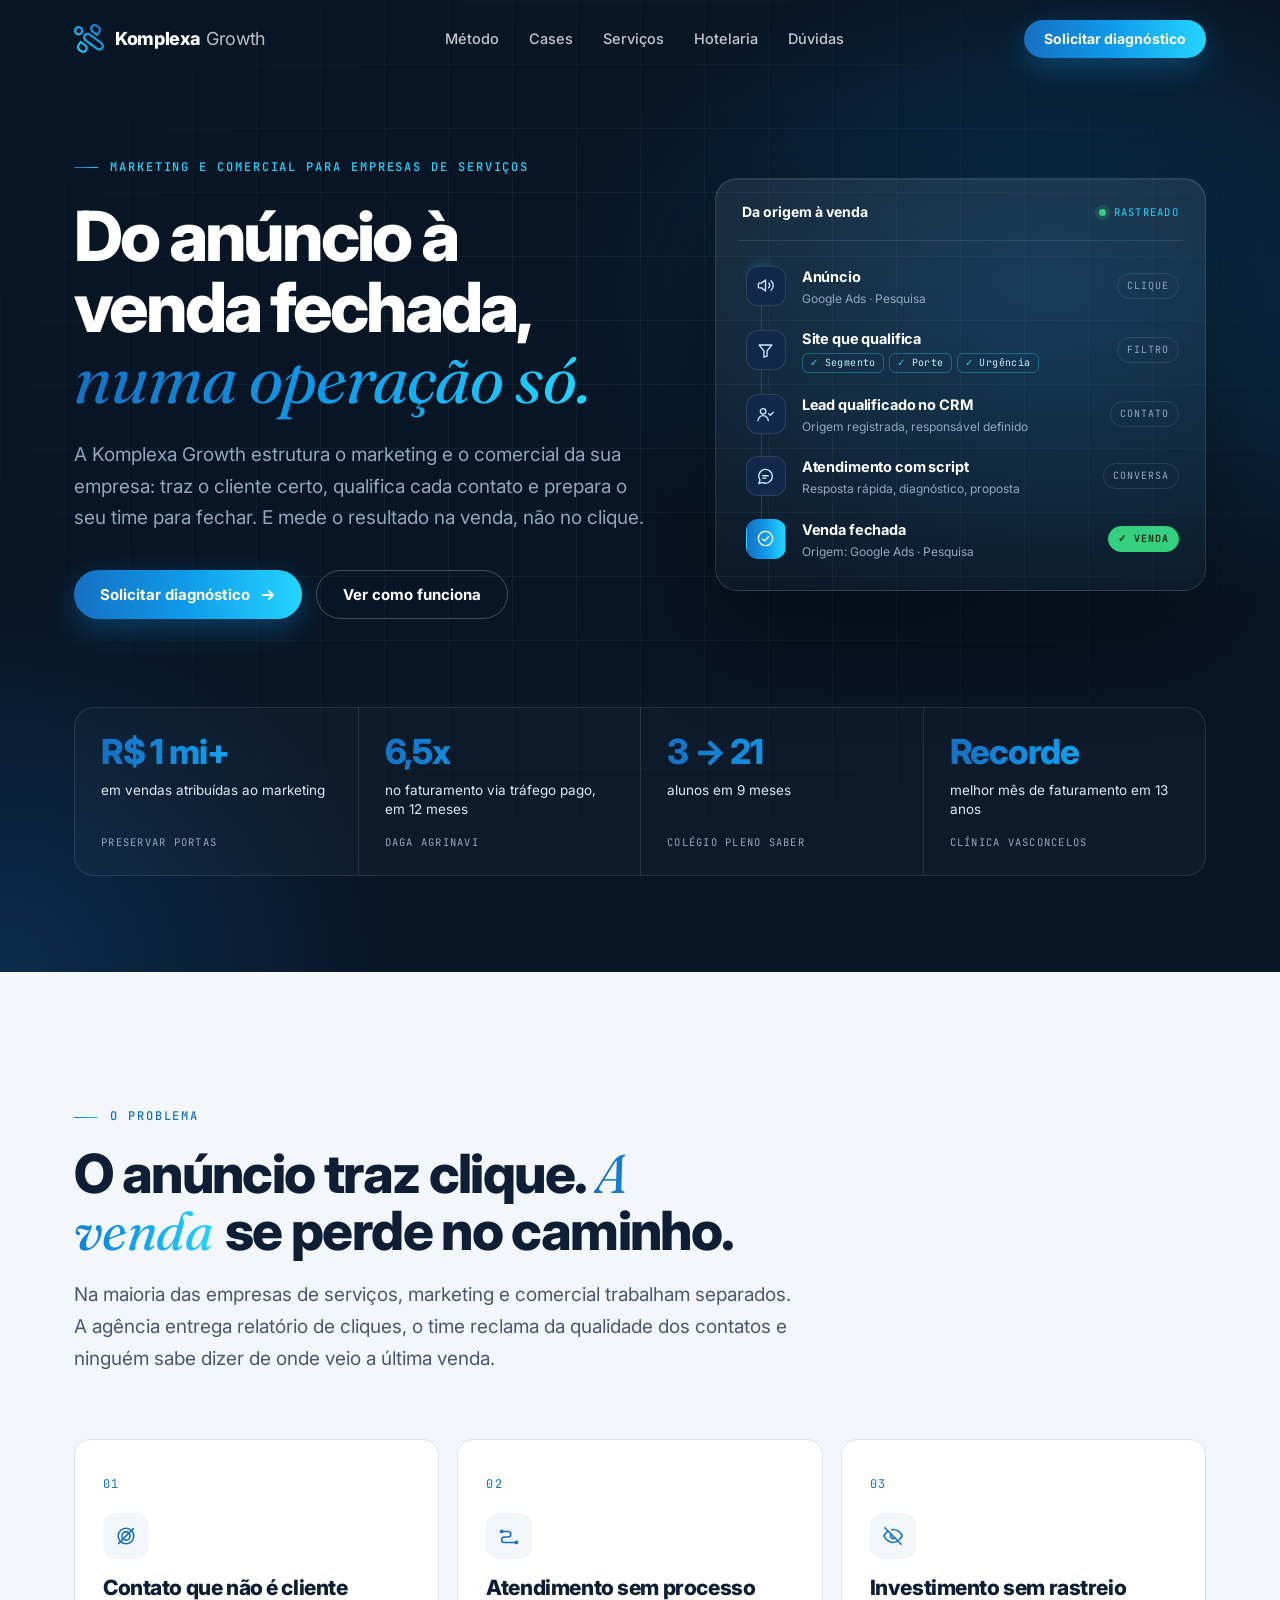
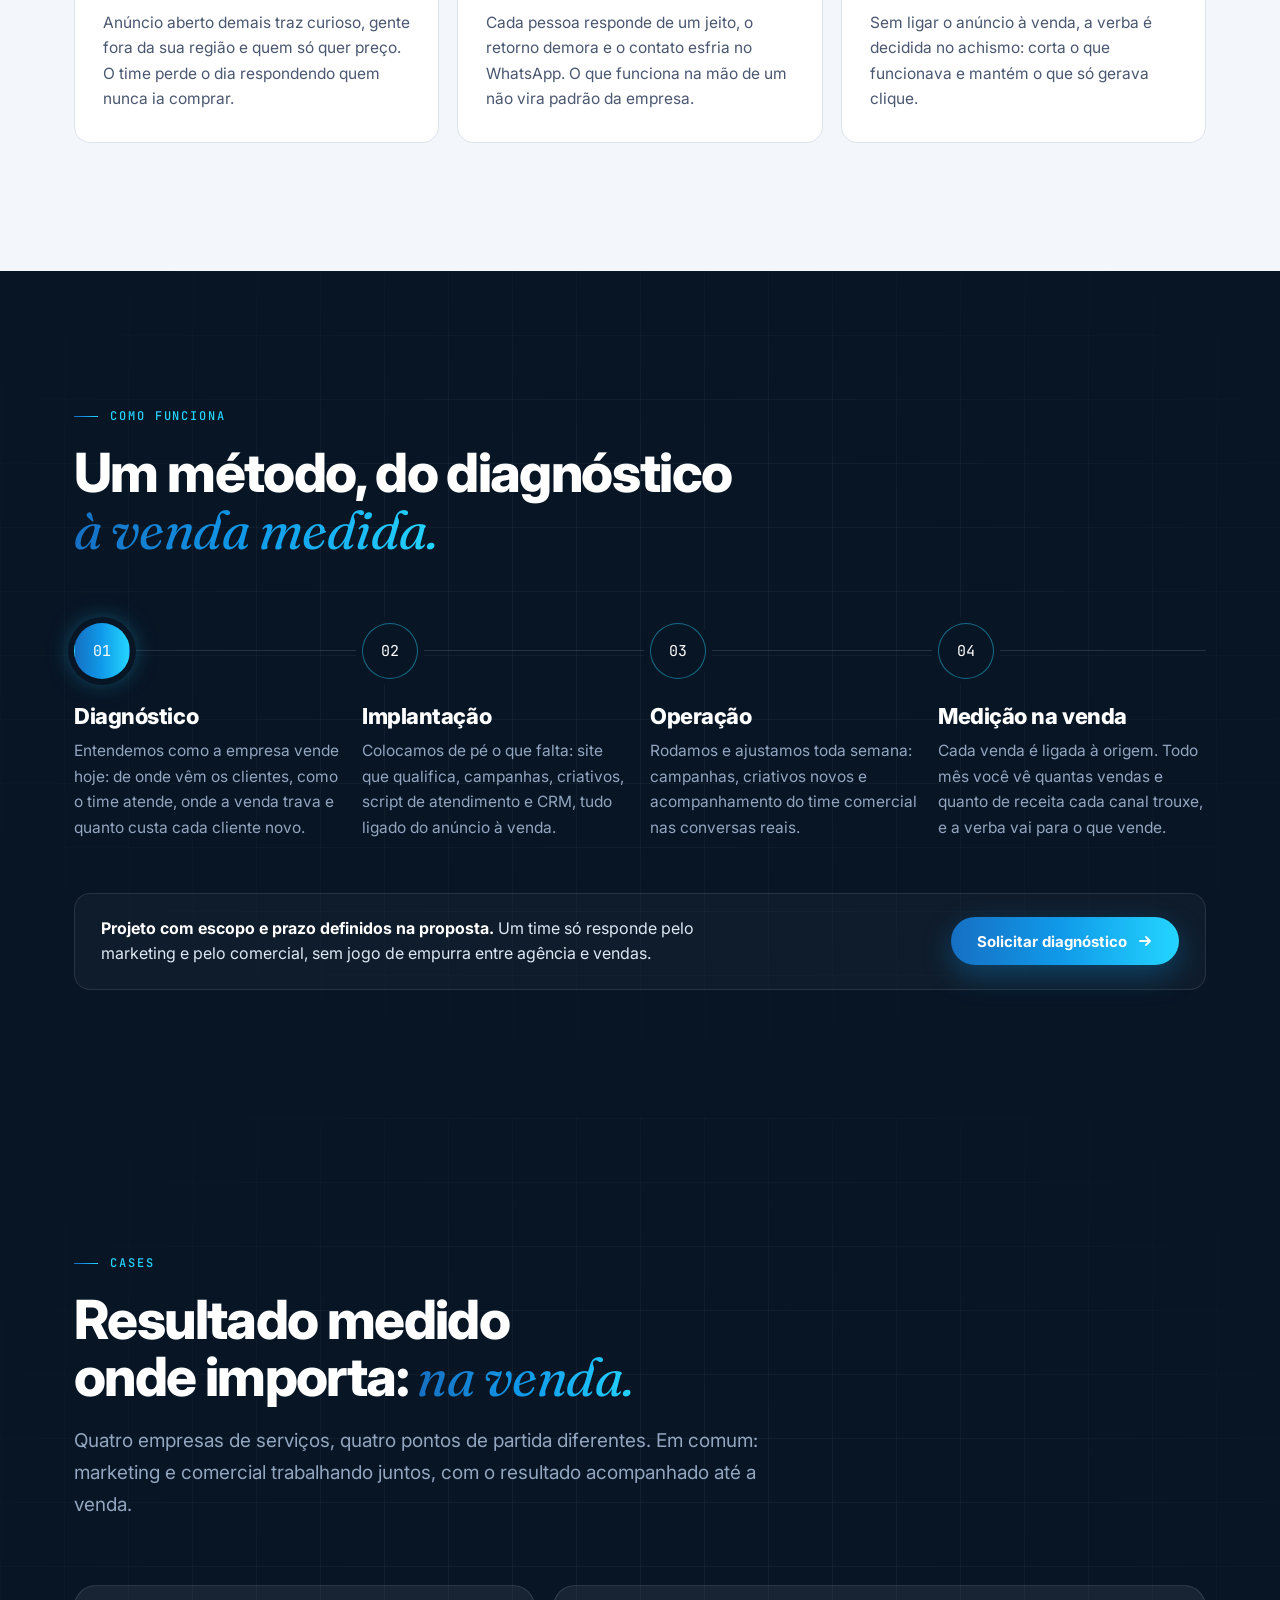
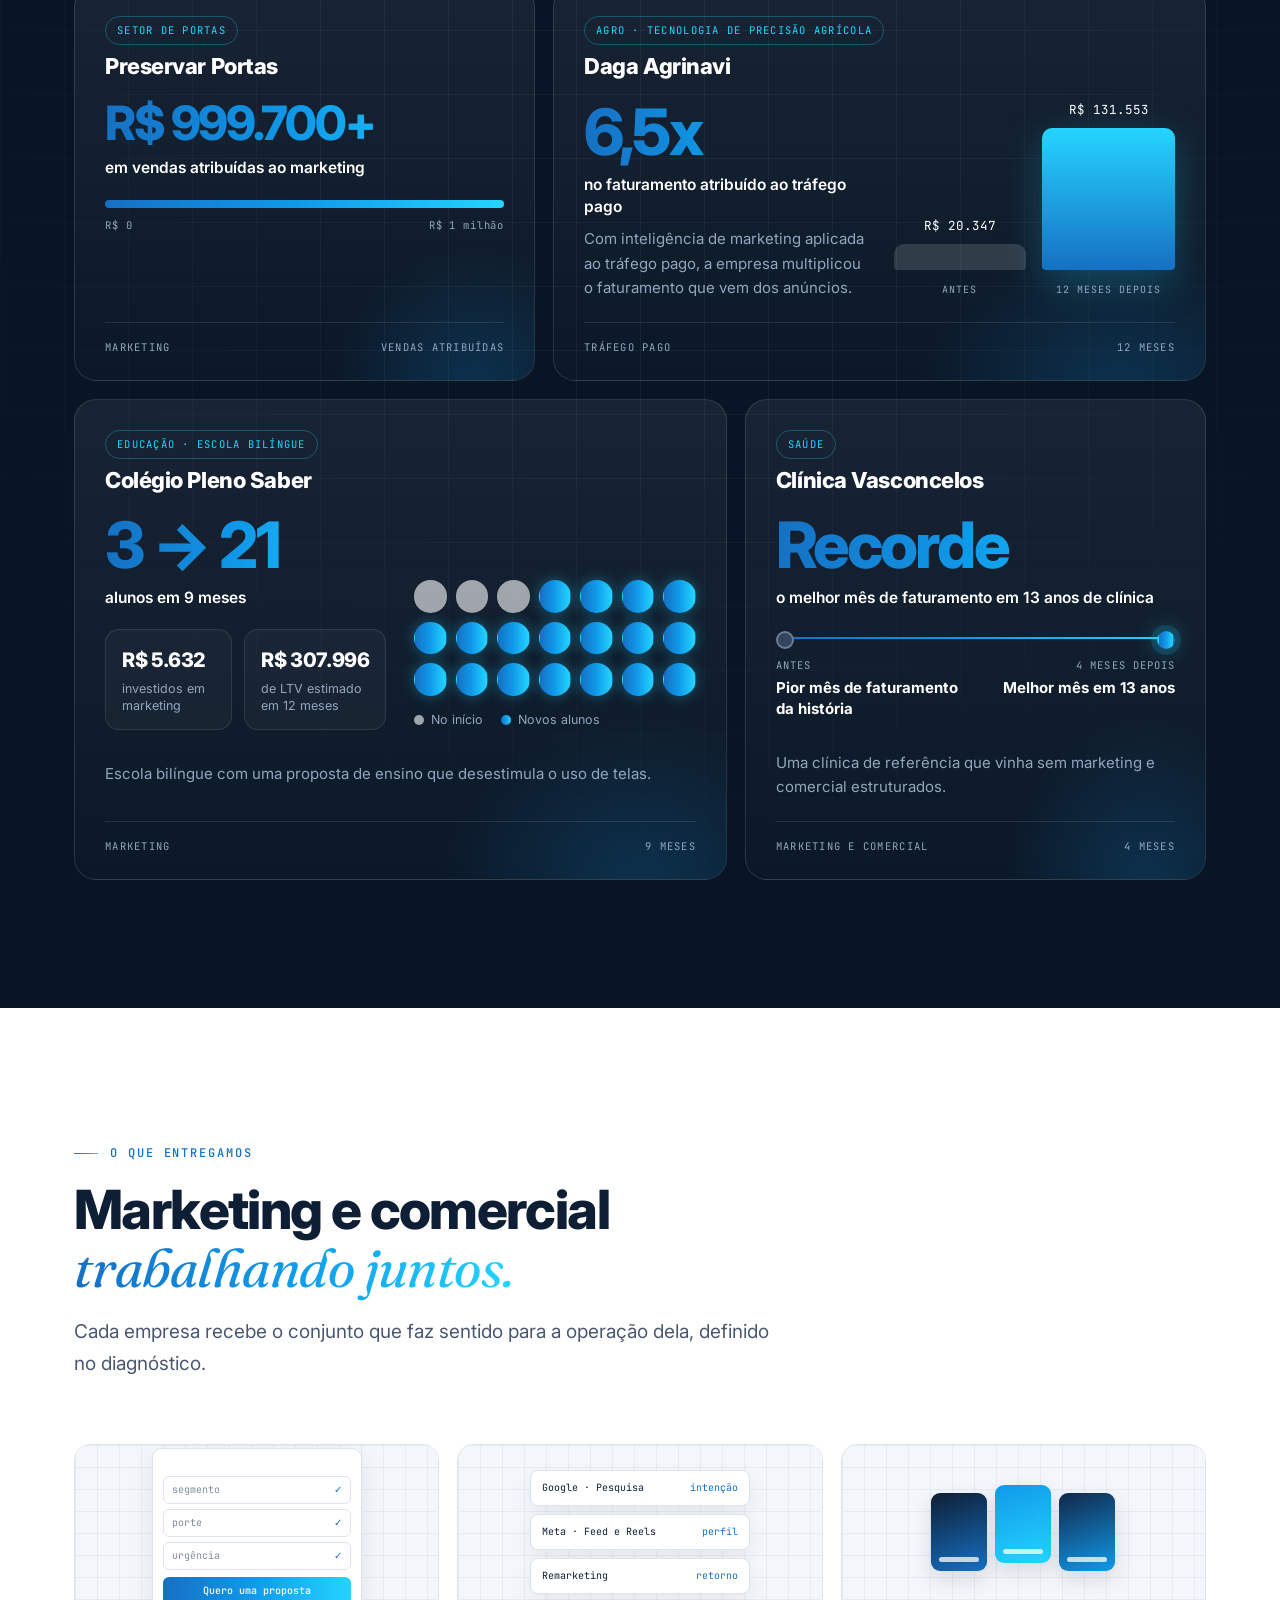
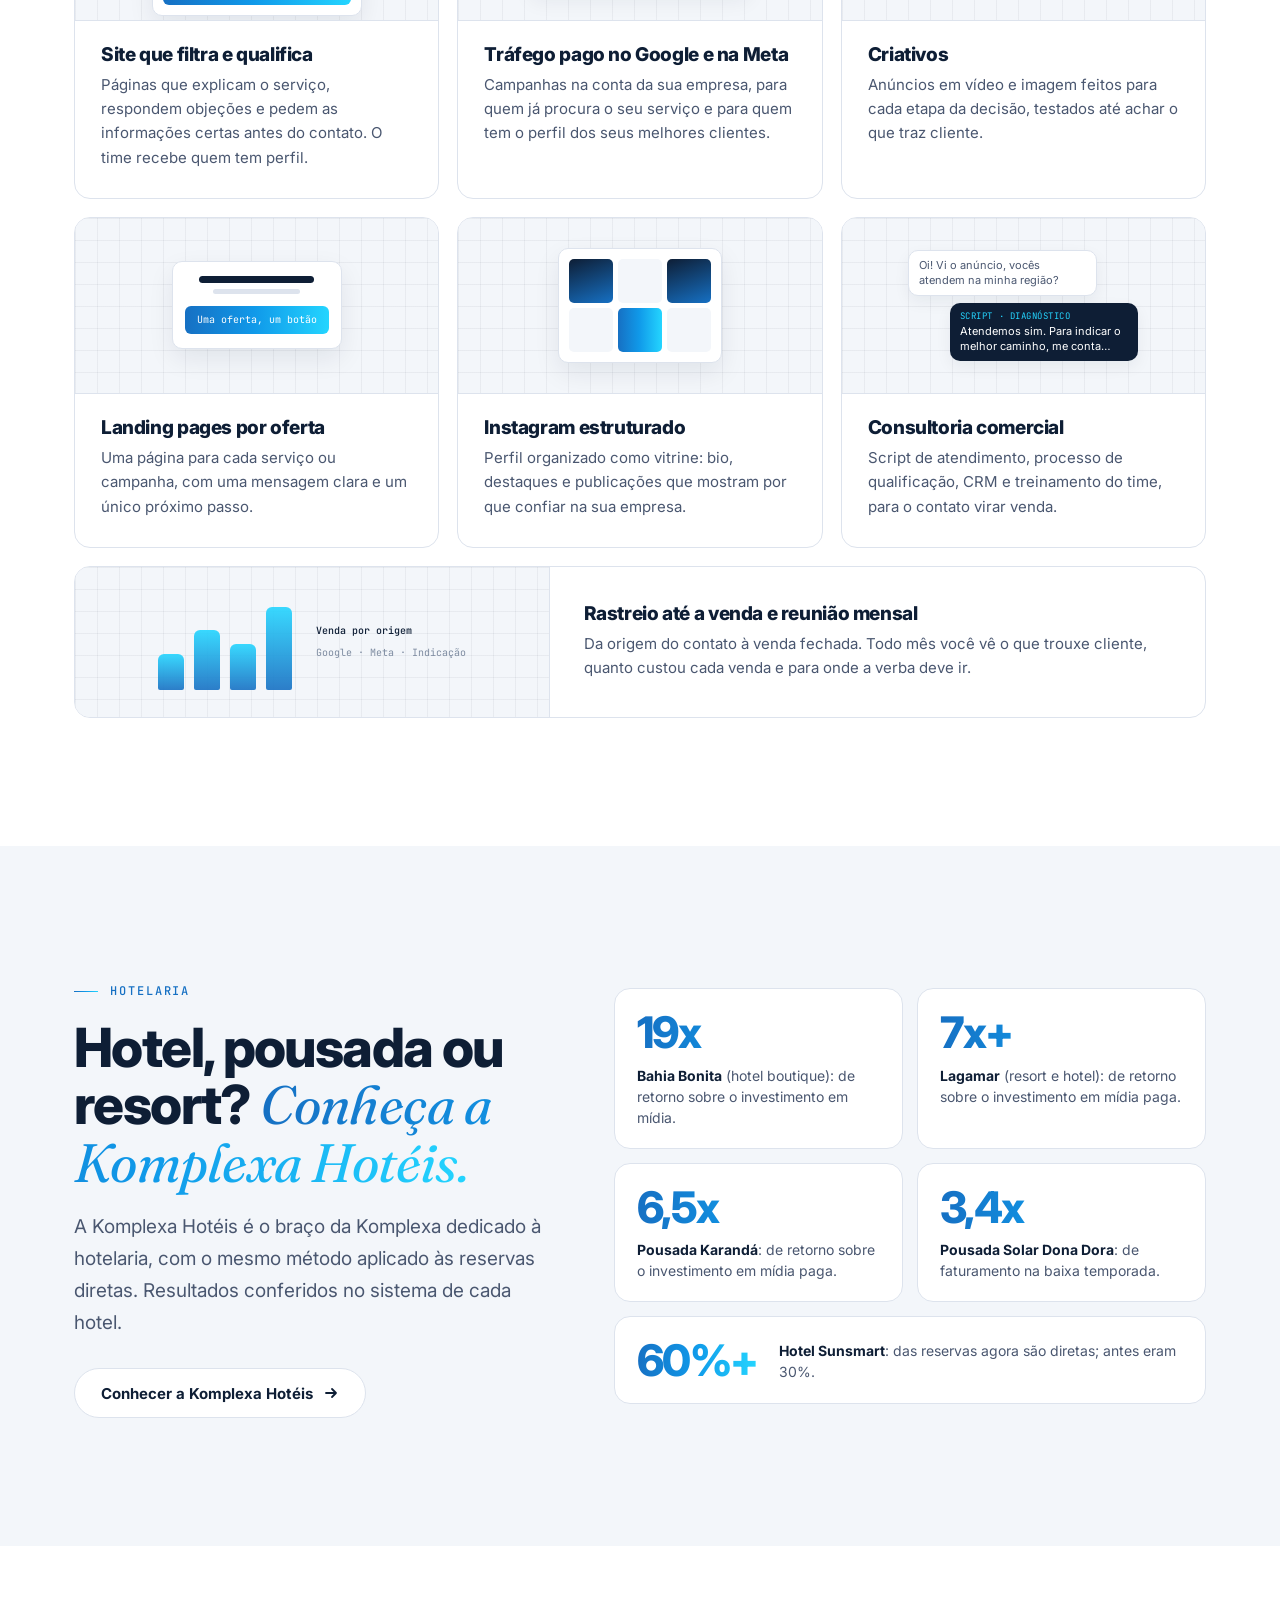
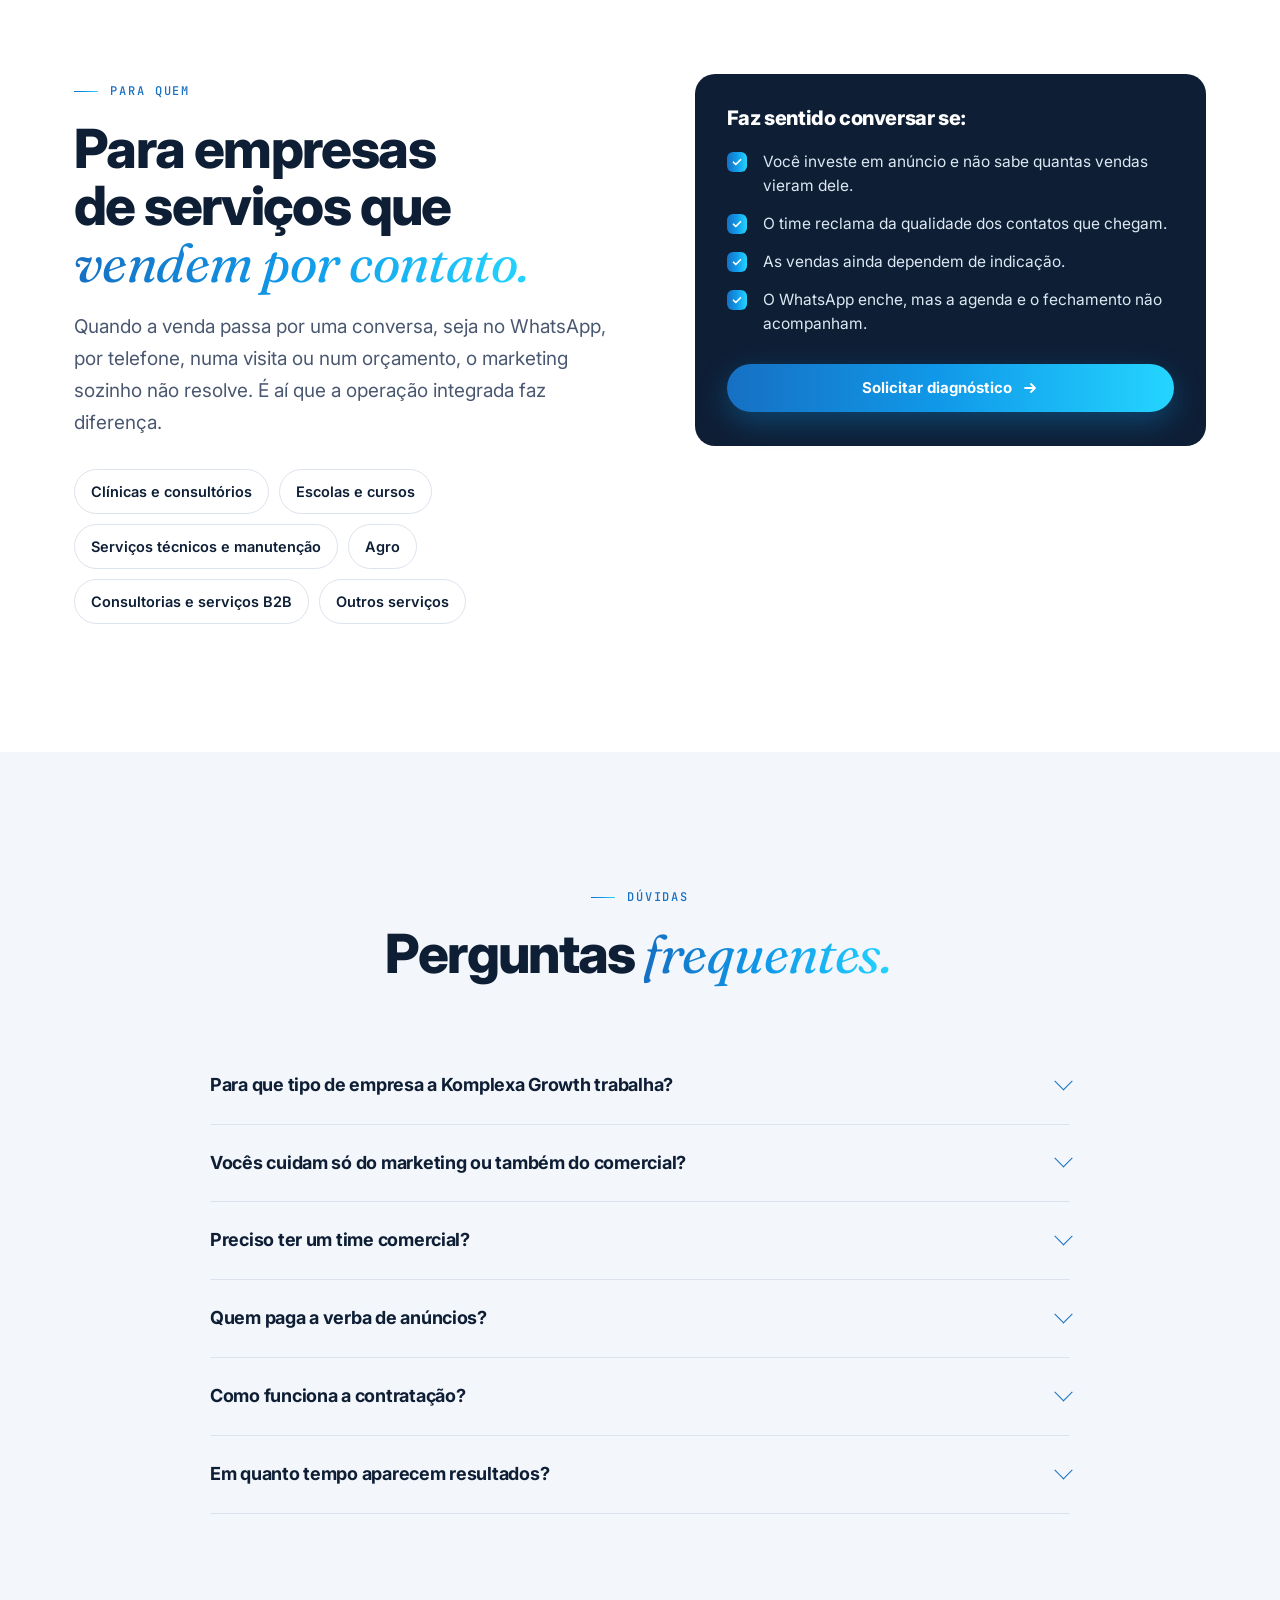
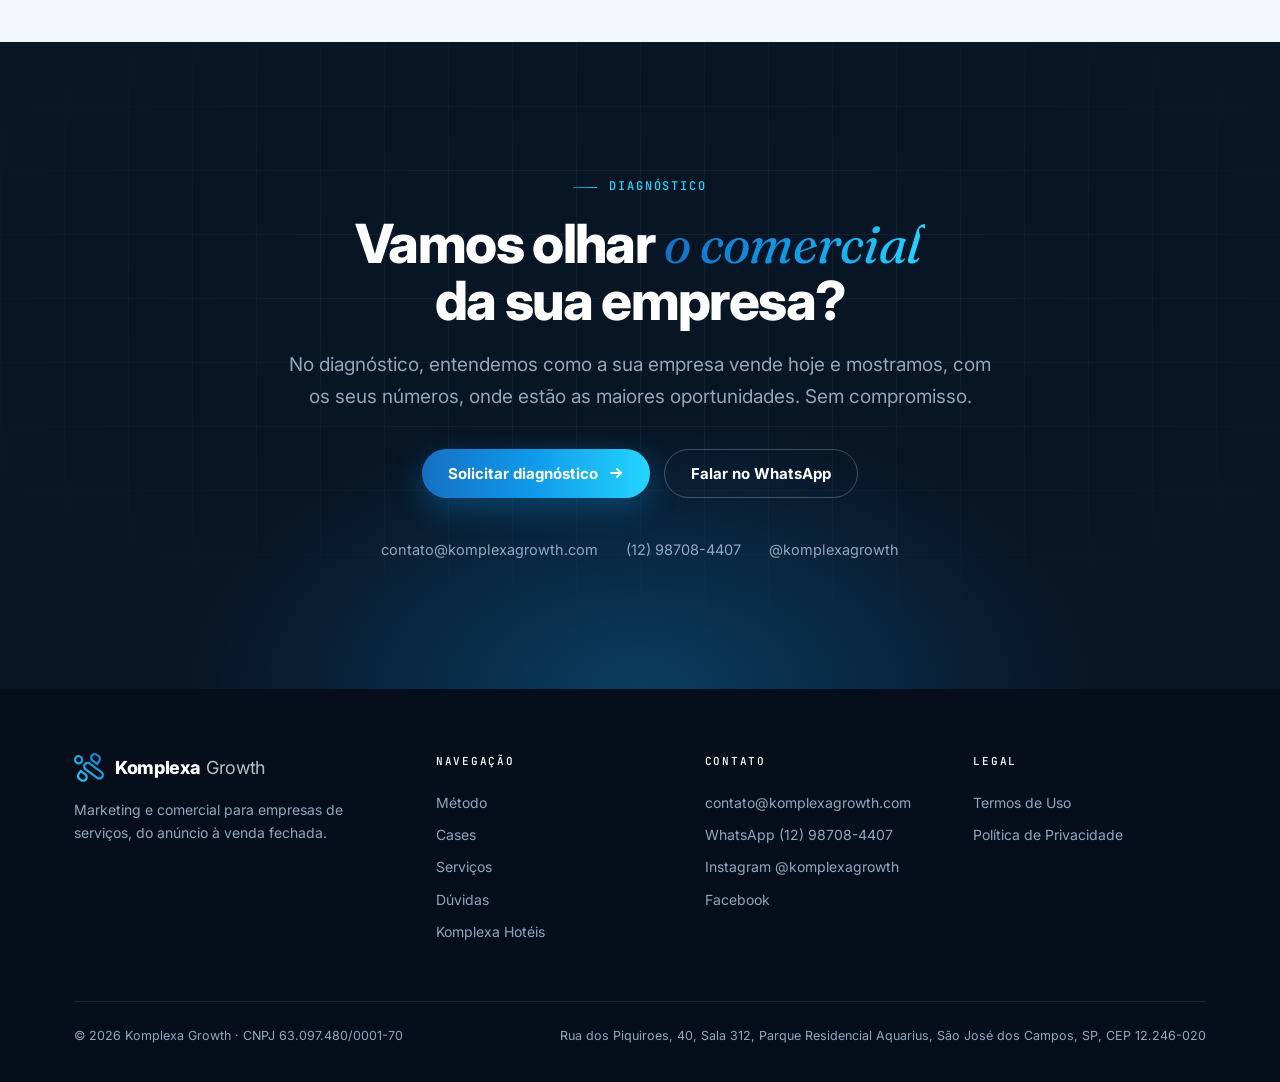
==== commit f3015428: "Produção: site da Komplexa Growth em komplexagrowth.com (indexável, CNAME, sitemap aberto) Co-Author" ====
--- a/index.html
+++ b/index.html
@@ -6,7 +6,7 @@
 <script>document.documentElement.className+=" js";setTimeout(function(){if(!window.__animReady)document.documentElement.className+=" no-anim"},2500)</script>
 <title>Komplexa Growth | Marketing e comercial para empresas de serviços</title>
 <meta name="description" content="A Komplexa Growth estrutura o marketing e o comercial de empresas de serviços: traz o cliente certo, qualifica o contato e prepara o time para fechar, com o resultado medido na venda.">
-<meta name="robots" content="noindex, nofollow">
+<meta name="robots" content="index, follow, max-image-preview:large, max-snippet:-1">
 <link rel="canonical" href="https://komplexagrowth.com/">
 <meta property="og:type" content="website">
 <meta property="og:url" content="https://komplexagrowth.com/">
